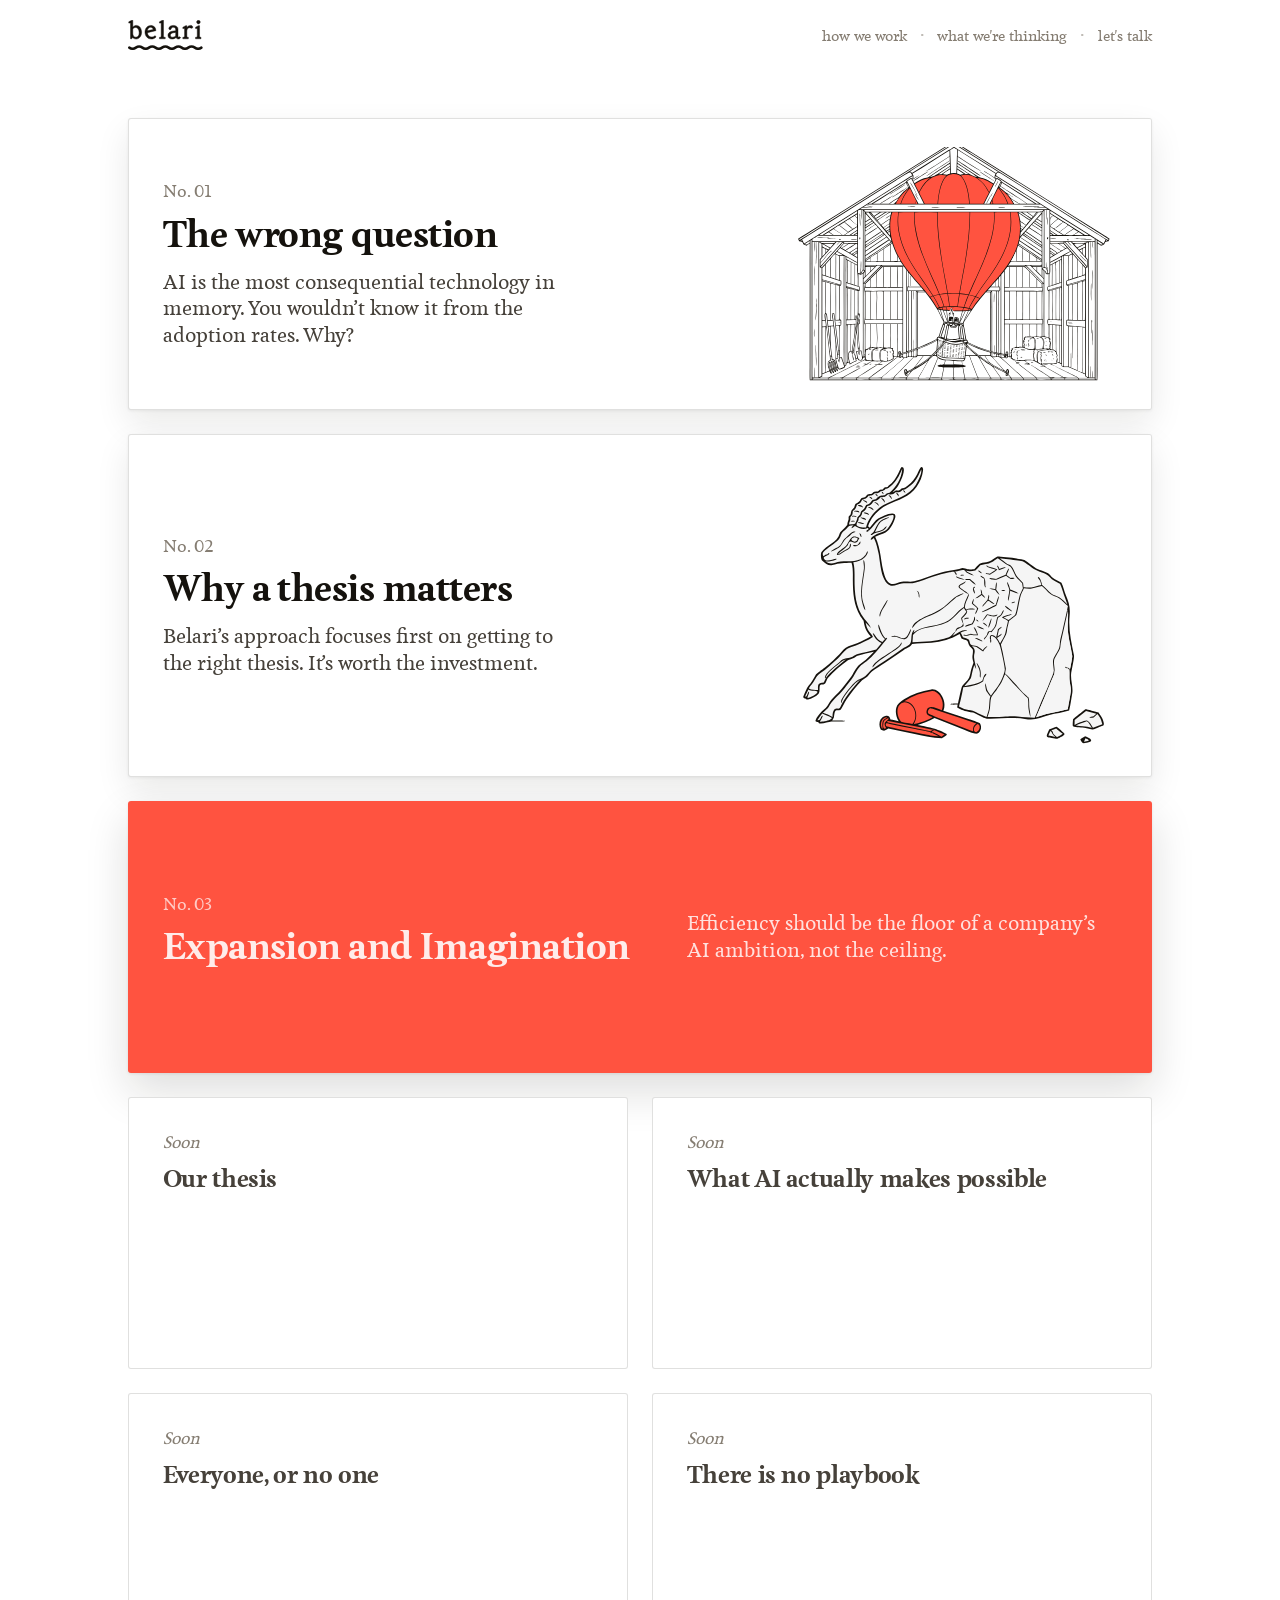
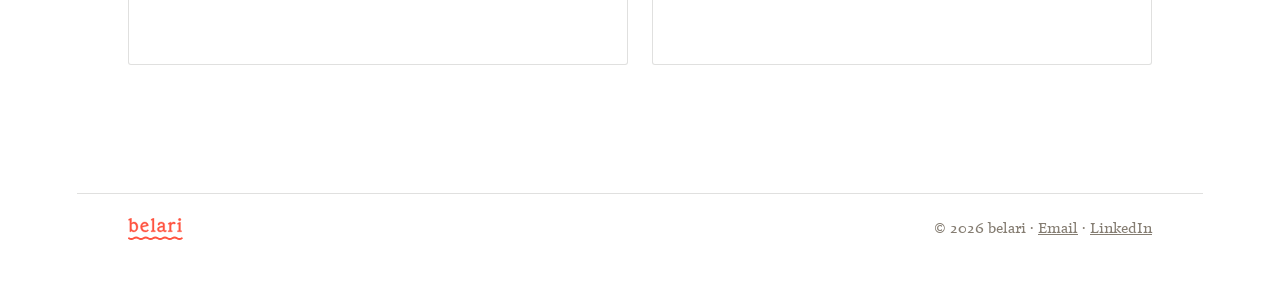
==== notes/index.html @ 55b7fbff "Deploy 2026-07-09T19:27:39Z" ====
<!DOCTYPE html>
<html lang="en">
<head>
  <meta charset="UTF-8" />
  <meta name="viewport" content="width=device-width, initial-scale=1.0" />
  <link rel="icon" href="/favicon.svg" type="image/svg+xml" />
  <link rel="icon" href="/favicon-32.png" sizes="32x32" type="image/png" />
  <link rel="apple-touch-icon" href="/apple-touch-icon.png" />
  <link rel="manifest" href="/site.webmanifest" />
  <title>Notes — belari</title>
  <meta name="description" content="Notes on AI, strategy, and what companies are getting wrong." />
  <script type="module" crossorigin src="/assets/notes-BxJ_SZwq.js"></script>
  <link rel="modulepreload" crossorigin href="/assets/nav-CcjlGHe0.js">
  <link rel="modulepreload" crossorigin href="/assets/Page-B2FIHYr_.js">
  <link rel="stylesheet" crossorigin href="/assets/nav-BNMUeYfz.css">
</head>
<body>
  <div id="root"></div>
</body>
</html>
---- assets/nav-BNMUeYfz.css ----
@font-face{font-family:Feijoa;src:url(/assets/feijoa-medium-CCUOaHGe.woff2) format("woff2");font-weight:400 500;font-style:normal;font-display:swap}@font-face{font-family:Feijoa;src:url(/assets/feijoa-bold-Dv0kzkUl.woff2) format("woff2");font-weight:600 700;font-style:normal;font-display:swap}:root{--ths-ink: #15120D;--ths-ink-soft: #46413A;--ths-muted: #857D72;--ths-paper: #F7F6F1;--ths-surface: #FFFFFF;--ths-coral: #FF5340;--ths-accent: var(--ths-coral);--ths-on-accent: var(--ths-ink);--ths-rule: color-mix(in srgb, var(--ths-ink) 13%, transparent);--ths-rule-strong:color-mix(in srgb, var(--ths-ink) 22%, transparent);--ths-font-display: "Feijoa", Georgia, "Times New Roman", serif;--ths-font-head: "Feijoa", Georgia, "Times New Roman", serif;--ths-font-body: "Feijoa", Georgia, "Times New Roman", serif;--ths-font-label: ui-monospace, "SF Mono", Menlo, monospace;--ths-text-xs: .72rem;--ths-text-sm: .85rem;--ths-text-base:1.125rem;--ths-text-lg: 1.2rem;--ths-text-xl: clamp(1.3rem, 1.9vw, 1.7rem);--ths-h3: 1.1rem;--ths-h2: clamp(1.3rem, 1.9vw, 1.55rem);--ths-h1: clamp(2rem, 3.4vw, 2.7rem);--ths-display: clamp(2.8rem, 6.2vw, 4.75rem);--ths-leading: 1.6;--ths-leading-tight: 1.08;--ths-space-1: .25rem;--ths-space-2: .5rem;--ths-space-3: .75rem;--ths-space-4: 1rem;--ths-space-5: 1.5rem;--ths-space-6: 2rem;--ths-space-7: 3rem;--ths-space-8: clamp(2.5rem, 5vw, 4.5rem);--ths-measure: 40rem;--ths-maxw: 90rem;--ths-gutter: clamp(1.25rem, 4vw, 4rem);--ths-radius: 3px;--ths-shadow: 0 1px 2px color-mix(in srgb, var(--ths-ink) 4%, transparent), 0 10px 30px color-mix(in srgb, var(--ths-ink) 6%, transparent);--ths-bp-md: 820px}.ths-root{color:var(--ths-ink);background-color:var(--ths-paper);font-family:var(--ths-font-body);font-size:var(--ths-text-base);line-height:var(--ths-leading);-webkit-font-smoothing:antialiased;text-rendering:optimizeLegibility}.ths-root *{box-sizing:border-box}.ths-root a{color:inherit}.ths-root img{max-width:100%}.ths-root.ths-grain{background-image:url("data:image/svg+xml,%3Csvg%20xmlns='http://www.w3.org/2000/svg'%20width='200'%20height='200'%3E%3Cfilter%20id='d'%3E%3CfeTurbulence%20type='fractalNoise'%20baseFrequency='0.75'%20numOctaves='3'%20seed='4'%20stitchTiles='stitch'/%3E%3CfeComponentTransfer%3E%3CfeFuncA%20type='discrete'%20tableValues='0%200%200%200%200%200%20.10%20.18%20.28'/%3E%3C/feComponentTransfer%3E%3C/filter%3E%3Crect%20width='100%25'%20height='100%25'%20filter='url(%23d)'/%3E%3C/svg%3E");background-repeat:repeat}.ths-wrap,.ths-sheet{max-width:var(--ths-maxw);margin:0 auto;padding:0 var(--ths-gutter)}.ths-prose{max-width:var(--ths-measure)}.ths-prose>:last-child{margin-bottom:0}.ths-section{padding:var(--ths-space-7) 0}.ths-section--flush{padding:0}.ths-divider{border:0;border-top:1px solid var(--ths-rule);margin:0}.ths-grid3{display:grid;grid-template-columns:repeat(3,1fr);gap:clamp(1.75rem,4vw,4rem);align-items:start}.ths-grid3>*{min-width:0}@media(max-width:820px){.ths-grid3{grid-template-columns:1fr;gap:2.75rem}}.ths-split{display:grid;grid-template-columns:1.05fr .95fr;gap:clamp(2rem,6vw,5rem);align-items:start}.ths-split--hero{align-items:end;padding-top:clamp(3rem,6vw,5rem)}@media(max-width:820px){.ths-split{grid-template-columns:1fr;gap:1.25rem}}.ths-cols{display:grid;grid-template-columns:1fr 1fr;gap:2rem}.ths-cols ul{list-style:none;margin:0;padding:0}.ths-cols li{padding:.6rem 0;border-top:1px solid var(--ths-rule);color:var(--ths-ink-soft)}@media(max-width:680px){.ths-cols{grid-template-columns:1fr;gap:1rem}}.ths-rail{display:grid;grid-template-columns:minmax(7rem,12rem) 1fr;gap:clamp(1.5rem,4vw,4.5rem);border-top:1px solid var(--ths-rule);padding:var(--ths-space-6) 0}.ths-rail__label{font-family:var(--ths-font-label);text-transform:uppercase;letter-spacing:.15em;font-size:var(--ths-text-xs);color:var(--ths-muted);line-height:1.55}.ths-rail__num{display:block;font-size:.9rem;color:var(--ths-coral);letter-spacing:.1em;margin-top:.5rem;line-height:1;font-variant-numeric:tabular-nums}.ths-rail__body{max-width:var(--ths-measure)}.ths-rail__body>:last-child{margin-bottom:0}@media(max-width:820px){.ths-rail{grid-template-columns:1fr;gap:.65rem}}.ths-steps{list-style:none;counter-reset:step;margin:0;padding:0}.ths-steps__item{counter-increment:step;display:grid;grid-template-columns:1.8rem 1fr;gap:1.1rem;padding:.9rem 0;border-top:1px solid var(--ths-rule)}.ths-steps__item:first-child{border-top:0;padding-top:.2rem}.ths-steps__item:before{content:counter(step,decimal-leading-zero);font-family:var(--ths-font-label);font-size:.74rem;color:var(--ths-muted);font-variant-numeric:tabular-nums;padding-top:.3rem}.ths-steps__title{font-family:var(--ths-font-head);font-weight:600;font-size:1.02rem}.ths-steps__body{color:var(--ths-ink-soft)}.ths-heading{font-family:var(--ths-font-head);color:var(--ths-ink);letter-spacing:-.02em;margin:0}.ths-heading--display{font-family:var(--ths-font-display);font-size:var(--ths-display);line-height:var(--ths-leading-tight);letter-spacing:-.03em;font-weight:600}.ths-heading--1{font-size:var(--ths-h1);line-height:1.04;letter-spacing:-.025em;font-weight:600}.ths-heading--2{font-size:var(--ths-h2);line-height:1.12;font-weight:600}.ths-heading--3{font-size:var(--ths-h3);line-height:1.3;font-weight:600}.ths-lede{font-family:var(--ths-font-body);font-size:var(--ths-text-lg);line-height:1.5;color:var(--ths-ink-soft);max-width:var(--ths-measure);margin:0 0 1rem}.ths-text{margin:0 0 1rem}.ths-text:last-child{margin-bottom:0}.ths-eyebrow{font-family:var(--ths-font-label);text-transform:uppercase;letter-spacing:.16em;font-size:var(--ths-text-xs);color:var(--ths-muted);margin:0 0 1rem;display:block}.ths-eyebrow--accent{color:var(--ths-accent)}.ths-tag{font-family:var(--ths-font-label);display:inline-block;text-transform:uppercase;letter-spacing:.14em;font-size:var(--ths-text-xs);color:var(--ths-accent)}.ths-epigraph{font-family:var(--ths-font-body);font-style:italic;color:var(--ths-ink-soft);border-left:3px solid var(--ths-accent);padding-left:1rem;max-width:32rem;margin:1.4rem 0}.ths-wordmark,.ths-logomark{display:inline-block;line-height:0;color:var(--ths-ink);text-decoration:none}.ths-wordmark--accent{color:var(--ths-accent)}.ths-nav .ths-wordmark,.ths-nav .ths-logomark,.ths-footer .ths-wordmark,.ths-footer .ths-logomark{color:var(--ths-coral)}.ths-wordmark__svg,.ths-logomark__svg{display:block;width:auto}.ths-wordmark--sm .ths-wordmark__svg{height:22px}.ths-wordmark--md .ths-wordmark__svg{height:34px}.ths-wordmark--lg .ths-wordmark__svg{height:60px}.ths-logomark--sm .ths-logomark__svg{height:28px}.ths-logomark--md .ths-logomark__svg{height:44px}.ths-logomark--lg .ths-logomark__svg{height:72px}.ths-nav .ths-wordmark__svg{height:30px}.ths-wordmark--inline{--ths-inline-h: 1.34em;vertical-align:calc(var(--ths-inline-h) * -.37)}.ths-wordmark--inline .ths-wordmark__svg{height:var(--ths-inline-h)}.ths-logomark--inline{vertical-align:-.28em}.ths-logomark--inline .ths-logomark__svg{height:1.5em}.ths-nav{display:flex;justify-content:space-between;align-items:center;gap:1rem;flex-wrap:wrap;padding:1.25rem var(--ths-gutter);max-width:var(--ths-maxw);margin:0 auto}.ths-nav__links{display:flex;align-items:baseline;gap:.8rem}.ths-nav__links a{text-decoration:none;color:var(--ths-muted);font-size:var(--ths-text-sm)}.ths-nav__links a:hover{color:var(--ths-ink)}.ths-nav__sep{color:var(--ths-muted);opacity:.55;-webkit-user-select:none;user-select:none}.ths-nav--sticky{position:sticky;top:0;z-index:20;background:var(--ths-paper);border-bottom:1px solid var(--ths-rule)}.ths-nav__brand--mark,.ths-nav__label-short{display:none}@media(max-width:640px){.ths-nav{flex-wrap:nowrap;padding-block:.9rem;gap:.75rem}.ths-nav__brand--full{display:none}.ths-nav__brand--mark{display:inline-block}.ths-nav__links{gap:.55rem}.ths-nav__link--has-short .ths-nav__label-full{display:none}.ths-nav__link--has-short .ths-nav__label-short{display:inline}}.ths-footer{display:flex;justify-content:space-between;align-items:center;gap:1rem;flex-wrap:wrap;max-width:var(--ths-maxw);margin:5rem auto 0;padding:1.5rem var(--ths-gutter) 3rem;border-top:1px solid var(--ths-rule)}.ths-footer__meta{color:var(--ths-muted);font-size:var(--ths-text-sm)}.ths-footer__meta a{color:var(--ths-muted)}.ths-cta{display:inline-block;font-family:var(--ths-font-body);font-weight:500;text-decoration:none;color:var(--ths-accent);border-bottom:2px solid var(--ths-accent);padding-bottom:.2rem;line-height:1.2;cursor:pointer;background:none;border-top:0;border-left:0;border-right:0}.ths-cta:hover{color:var(--ths-ink);border-color:var(--ths-ink)}.ths-cta--block{margin-top:1.6rem}.ths-card{border:1px solid var(--ths-rule);border-radius:var(--ths-radius);padding:1.4rem 1.6rem;background:var(--ths-surface);max-width:var(--ths-measure)}.ths-card--raised{border-color:transparent;box-shadow:var(--ths-shadow)}.ths-card__title{margin:.4rem 0}.ths-notelist{border-top:1px solid var(--ths-rule);max-width:48rem}.ths-noterow{display:flex;justify-content:space-between;align-items:baseline;gap:1rem;padding:1.1rem 0;border-bottom:1px solid var(--ths-rule);text-decoration:none;color:inherit}.ths-noterow__title{margin:0;font-family:var(--ths-font-head);font-weight:600;font-size:1.05rem}.ths-noterow__meta{color:var(--ths-accent);font-family:var(--ths-font-label);font-size:var(--ths-text-xs);text-transform:uppercase;letter-spacing:.12em;white-space:nowrap}a.ths-noterow:hover .ths-noterow__title{color:var(--ths-accent)}.ths-manifesto{font-family:var(--ths-font-body);padding:clamp(2rem,5vw,4rem) 0}.ths-manifesto__cols>p{font-size:1.12rem;line-height:1.72;font-weight:500;margin:0 0 1.1rem;text-align:justify;-webkit-hyphens:auto;hyphens:auto}.ths-manifesto__cols>p:last-child{margin-bottom:0}.ths-manifesto__lede{font-size:1.28rem;line-height:1.5;color:var(--ths-ink);margin:0 0 1.1rem;font-weight:500}.ths-manifesto__close{font-weight:600;color:var(--ths-ink)}.ths-manifesto__cols{max-width:46rem;margin-inline:auto}.ths-manifesto__initial{float:left;font-family:var(--ths-font-display);font-weight:600;font-size:3.3em;line-height:.78;padding:.02em .22em 0 0}html,body,#root{margin:0;min-height:100%}body{background:var(--ths-paper)}.site-root{min-height:100vh;overflow-x:clip;background:color-mix(in srgb,var(--ths-coral) 11%,white);--home-measure: 64rem}.site-root:not(.home-wash) .ths-nav,.site-root:not(.home-wash) .ths-wrap,.site-root:not(.home-wash) .ths-footer{max-width:calc(var(--home-measure) + 2 * var(--ths-gutter))}.hero{min-height:100vh;display:flex;flex-direction:column;padding:clamp(1.5rem,3vw,2.5rem) 0}.hero .hero-page{flex:1}.below{padding:clamp(2.5rem,5vw,4.5rem) 0}.below hr{margin:clamp(2.5rem,5vw,4rem) 0}.home-wash{--ths-accent: var(--ths-ink);--coral-light: color-mix(in srgb, var(--ths-coral) 11%, white);background:var(--ths-coral)}.home-wash .hero{justify-content:safe center;align-items:center;background:var(--ths-coral);margin-inline:calc(50% - 50vw);padding-inline:clamp(1.25rem,4vw,3rem)}.home-wash .hero-page{flex:0 1 auto;width:100%;max-width:48.5rem;background:#fff;border-radius:var(--ths-radius);padding:clamp(2rem,5vw,4rem) clamp(1.5rem,4vw,3.5rem);box-shadow:0 2px 8px color-mix(in srgb,var(--ths-ink) 8%,transparent),0 20px 50px color-mix(in srgb,var(--ths-ink) 12%,transparent)}.home-wash .hero-page .ths-manifesto{padding:0}.home-wash .hero-scroll{display:grid;place-items:center;width:max-content;margin:clamp(1.5rem,3vw,2.5rem) auto 0;padding:.35rem .5rem;border-radius:999px;color:var(--ths-ink-soft);transition:color .2s ease}.home-wash .hero-scroll:hover{color:var(--ths-ink)}.home-wash .hero-scroll:focus{outline:none}.home-wash .hero-scroll:focus-visible{outline:2px solid var(--ths-ink);outline-offset:3px}.home-wash .hero-scroll svg{display:block;animation:hero-cue-fade 2.6s ease-in-out infinite}@keyframes hero-cue-fade{0%,to{opacity:.35}50%{opacity:.9}}@media(prefers-reduced-motion:reduce){.home-wash .hero-scroll svg{animation:none;opacity:.7}}.home-wash #start{scroll-margin-top:5rem}@media(max-width:640px){.home-wash #start{scroll-margin-top:4rem}}@media(max-width:760px){.home-wash .hero{padding-bottom:min(36dvh,16rem)}}.home-wash .ths-manifesto__lede{font-size:clamp(1.35rem,3vw,1.85rem);line-height:1.24;font-weight:500;text-wrap:balance;margin-bottom:1.9rem}.home-wash .ths-manifesto__cols{max-width:42rem}.home-wash .ths-manifesto__cols>p{text-align:left;-webkit-hyphens:manual;hyphens:manual;text-wrap:pretty}.home-wash .ths-manifesto__close{margin-top:1.6rem}.home-wash .ths-manifesto .ths-wordmark,.home-wash .ths-manifesto .ths-logomark{color:var(--ths-coral)}.home-wash .home-nav{position:fixed;top:0;left:0;right:0;z-index:30;background:var(--ths-coral);padding-inline:var(--ths-gutter);transform:translateY(-100%);transition:transform .35s ease}.home-wash .home-nav--show{transform:translateY(0)}.home-wash .home-nav .ths-nav{max-width:var(--home-measure);padding-inline:0}.home-wash .home-nav .ths-wordmark,.home-wash .home-nav .ths-logomark,.home-wash .ths-footer .ths-wordmark,.home-wash .ths-footer .ths-logomark,.home-wash .ths-nav__links a,.home-wash .ths-footer__meta,.home-wash .ths-footer__meta a,.home-wash .ths-nav__sep{color:var(--coral-light)}.home-wash .ths-nav__links a{font-weight:500}.home-wash .ths-nav__links a:hover,.home-wash .ths-footer__meta a:hover{color:color-mix(in srgb,var(--coral-light) 55%,white)}.home-wash .ths-footer{border-top-color:color-mix(in srgb,var(--coral-light) 28%,transparent)}.home-wash .ths-footer{max-width:var(--home-measure);padding-inline:0}.home-rail .rail-row{border-top:1px solid var(--ths-rule);padding:clamp(2rem,4vw,3.25rem) 0}.home-rail .rail-body{max-width:52rem}.home-rail .rail-orient{font-family:var(--ths-font-display);font-size:clamp(1.3rem,2.2vw,1.7rem);line-height:1.42;color:var(--ths-ink-soft);margin:0;text-wrap:pretty}.home-rail .rail-orient strong{font-weight:600;color:var(--ths-ink)}.home-rail .rail-orient em{font-style:italic}.home-rail .rail-orient+.rail-orient{margin-top:1.15em}@media(min-width:821px){.home-rail .rail-row--orient .rail-body{margin-inline:auto}}.beliefs-sea{margin-inline:calc(50% - 50vw);background:var(--ths-coral);padding:clamp(2.5rem,5vw,4.5rem) var(--ths-gutter)}.beliefs-inner{max-width:var(--home-measure);margin-inline:auto}.beliefs-list{display:flex;flex-direction:column;background:#fff;border-radius:var(--ths-radius);box-shadow:0 1px 3px color-mix(in srgb,var(--ths-ink) 7%,transparent),0 14px 34px color-mix(in srgb,var(--ths-ink) 11%,transparent)}.belief-row{position:relative;display:grid;grid-template-columns:1fr 1fr;gap:clamp(1.5rem,4vw,3.5rem);align-items:center;padding:clamp(1.75rem,3.5vw,2.75rem);overflow:visible}.belief-row+.belief-row{border-top:1px solid var(--ths-rule)}.belief-row:nth-of-type(2n) .belief-figure{order:2}.beliefs-list__head{padding:clamp(1.5rem,3vw,2.25rem) clamp(1.75rem,3.5vw,2.75rem);border-bottom:1px solid var(--ths-rule)}.beliefs-list__head .ths-heading--2{margin:0}.belief-copy__num{font-family:var(--ths-font-display);font-weight:600;font-size:1.5rem;line-height:1;color:var(--ths-coral);font-variant-numeric:tabular-nums;display:block;margin-bottom:.6rem}.belief-copy .ths-heading--3{font-size:clamp(1.25rem,2.2vw,1.7rem);line-height:1.1;margin:0 0 1rem}.belief-copy .ths-text{color:var(--ths-ink-soft);font-size:1rem;line-height:1.55;margin:0}.belief-figure{position:relative;align-self:stretch;min-height:17rem;border-radius:var(--ths-radius);background:color-mix(in srgb,var(--ths-coral) 7%,white);display:grid;place-items:center;padding:1.25rem}.belief-figure__caption{font-family:var(--ths-font-head);font-style:italic;font-size:.98rem;line-height:1.4;text-align:center;max-width:24ch;color:color-mix(in srgb,var(--ths-ink) 50%,white)}.belief-figure__img{display:block;width:100%;height:auto;margin-top:clamp(-4.5rem,-7vw,-6rem)}.belief-figure--art{background:transparent;padding:0}.belief-figure--art .belief-figure__img{width:100%;height:auto;margin:0}@media(max-width:760px){.belief-row{grid-template-columns:1fr;gap:1.5rem}.belief-row:nth-of-type(2n) .belief-figure,.belief-row:nth-of-type(odd) .belief-figure{order:1}.belief-figure{min-height:13rem}}.home-rail .rail-row--contact{border-top:1px solid var(--ths-rule-strong)}.home-rail .rail-row--contact .ths-heading{font-size:clamp(1.5rem,2.6vw,2.05rem);line-height:var(--ths-leading-tight);margin:0;text-wrap:balance}.home-rail .contact-link{color:inherit;text-decoration:none;display:grid;grid-template-columns:1fr auto 1fr;align-items:center;column-gap:clamp(1.1rem,2.5vw,1.75rem);transition:color .18s ease}.home-rail .contact-link:hover{color:var(--ths-coral)}.home-rail .contact-link:hover .contact-talk__art{transform:translateY(-3px)}.home-rail .contact-link:focus{outline:none}.home-rail .contact-link:focus-visible{outline:2px solid var(--ths-ink);outline-offset:4px}.home-rail .rail-row--contact .ths-text{color:var(--ths-ink-soft);max-width:var(--ths-measure);margin:0 0 1.75rem}.contact-grid{display:flex;flex-direction:column}.contact-explore{display:grid;grid-template-columns:1fr 1fr;padding-bottom:clamp(1.75rem,3.5vw,2.5rem)}.contact-explore__item{display:flex;flex-direction:column;align-items:center;text-align:center;gap:clamp(1rem,2vw,1.4rem);padding:clamp(.5rem,1.5vw,1rem) clamp(1rem,3vw,2.5rem);text-decoration:none;color:var(--ths-ink)}.contact-explore__item+.contact-explore__item{border-left:1px solid var(--ths-rule)}.contact-explore__art{height:clamp(96px,13vw,144px);width:auto;transition:transform .18s ease}.contact-explore__item:hover .contact-explore__art{transform:translateY(-3px)}.contact-explore__label{font-family:var(--ths-font-head);font-size:clamp(1.15rem,1.8vw,1.4rem);line-height:1.15;transition:color .18s ease}.contact-explore__item:hover .contact-explore__label{color:var(--ths-coral)}.contact-explore__item:focus{outline:none}.contact-explore__item:focus-visible{outline:2px solid var(--ths-ink);outline-offset:4px;border-radius:var(--ths-radius)}.contact-talk{border-top:1px solid var(--ths-rule);padding-top:clamp(1.75rem,3.5vw,2.5rem);text-align:center}.contact-talk__art{justify-self:end;width:clamp(96px,12vw,136px);height:auto;transition:transform .18s ease}@media(max-width:640px){.home-rail .contact-link{grid-template-columns:1fr;row-gap:1rem;justify-items:center}.contact-talk__art{justify-self:center}}@media(max-width:640px){.contact-explore{grid-template-columns:1fr;row-gap:clamp(1.5rem,5vw,2rem)}.contact-explore__item+.contact-explore__item{border-left:0;border-top:1px solid var(--ths-rule);padding-top:clamp(1.5rem,5vw,2rem)}}.home-wash .below{margin-inline:calc(50% - 50vw);padding:clamp(2.5rem,5vw,4.5rem) var(--ths-gutter) clamp(3rem,6vw,5rem);background:var(--ths-coral)}.home-rail{max-width:var(--home-measure);margin-inline:auto;display:flex;flex-direction:column;gap:clamp(1rem,2vw,1.75rem)}.home-rail .rail-row{border-top:0;background:#fff;border-radius:var(--ths-radius);box-shadow:0 1px 3px color-mix(in srgb,var(--ths-ink) 7%,transparent),0 14px 34px color-mix(in srgb,var(--ths-ink) 11%,transparent);padding:clamp(1.75rem,3.5vw,2.75rem) clamp(1.6rem,3.5vw,2.75rem)}.home-rail .rail-row--contact{border-top:0}.site-root.approach-page{background:#fff}.approach-page .ths-nav .ths-wordmark{color:var(--ths-ink)}.approach-headline .ths-heading--1{color:var(--ths-coral);margin-bottom:clamp(1.25rem,3vw,2rem);max-width:var(--ths-measure)}@media(min-width:821px){.approach-headline .ths-heading--1,.approach-headline .ths-lede{margin-inline:auto}}.coral-island{background:var(--ths-coral);color:#fff;border-radius:var(--ths-radius);padding:clamp(1.75rem,4vw,3rem) clamp(1.6rem,4vw,3rem);margin:0;box-shadow:0 1px 3px color-mix(in srgb,var(--ths-ink) 7%,transparent),0 14px 34px color-mix(in srgb,var(--ths-ink) 11%,transparent)}.coral-island .coral-quote{font-family:var(--ths-font-head);font-style:italic;font-size:clamp(1.25rem,2.4vw,1.7rem);line-height:1.32;margin:0 0 1rem;text-wrap:pretty}.coral-island .coral-cite{font-family:var(--ths-font-label);text-transform:uppercase;letter-spacing:.14em;font-size:var(--ths-text-xs);opacity:.75}.approach-page .flow-heading{max-width:60rem;margin-inline:auto}.flow{max-width:60rem;margin:clamp(1.5rem,3vw,2.25rem) auto 0;--lx: 23%;--rx: 77%;--trace: 2px}.flow__label{display:inline-block;background:#fff;border-radius:var(--ths-radius);box-shadow:0 1px 2px color-mix(in srgb,var(--ths-ink) 6%,transparent),0 6px 18px color-mix(in srgb,var(--ths-ink) 8%,transparent);padding:.5rem .95rem;margin:0;font-family:var(--ths-font-head);font-size:1rem;color:var(--ths-ink-soft);line-height:1.2}.flow__label b{font-weight:600;font-style:normal;color:var(--ths-coral)}.flow__label em{font-style:italic}.flow__step{display:flex}.flow__step--right{justify-content:flex-end}.flow__card{width:46%;background:#fff;border-radius:var(--ths-radius);box-shadow:0 1px 3px color-mix(in srgb,var(--ths-ink) 7%,transparent),0 14px 34px color-mix(in srgb,var(--ths-ink) 10%,transparent);padding:clamp(1.2rem,2.4vw,1.5rem)}.flow__num{display:block;font-family:var(--ths-font-head);font-weight:600;color:var(--ths-coral);font-size:.9rem;letter-spacing:.06em;font-variant-numeric:tabular-nums;margin-bottom:.45rem}.flow__title{font-family:var(--ths-font-head);font-weight:700;letter-spacing:-.01em;margin:0 0 .5rem;font-size:1.2rem}.flow__body{color:var(--ths-ink-soft);margin:0;font-size:.96rem;line-height:1.5}.flow__body+.flow__body{margin-top:.9em}.flow__em{color:var(--ths-coral)}.flow__thesis{background:var(--ths-coral);color:#fff;border-radius:var(--ths-radius);box-shadow:0 1px 3px color-mix(in srgb,var(--ths-ink) 8%,transparent),0 16px 40px color-mix(in srgb,var(--ths-coral) 26%,transparent);padding:clamp(1.5rem,3vw,1.9rem) clamp(1.5rem,3vw,2rem);display:grid;grid-template-columns:1fr 1.15fr;gap:clamp(1.2rem,3vw,2.4rem);align-items:center}.flow__eyebrow{display:block;font-family:var(--ths-font-head);font-style:italic;font-size:1rem;margin-bottom:.4rem;color:color-mix(in srgb,var(--ths-coral) 22%,white)}.flow__thesis .flow__num{color:color-mix(in srgb,var(--ths-coral) 22%,white)}.flow__thesis .flow__title{color:#fff;font-size:clamp(1.3rem,2.4vw,1.5rem);margin:0}.flow__thesis .flow__body{color:color-mix(in srgb,var(--ths-coral) 14%,white)}.flow__thesis .flow__body a{color:inherit;text-decoration:underline;text-decoration-thickness:1px;text-underline-offset:3px}.flow__thesis .flow__body a:hover{opacity:.8}.flow__link{position:relative;height:2.8rem}.flow__link i{position:absolute;background:var(--ths-coral);display:block}.flow__link .v{width:var(--trace)}.flow__link .h{height:var(--trace)}.flow__link--lr .a{left:calc(var(--lx) - 1px);top:0;height:50%}.flow__link--lr .b{left:var(--lx);width:calc(var(--rx) - var(--lx));top:calc(50% - 1px)}.flow__link--lr .c{left:calc(var(--rx) - 1px);top:50%;height:50%}.flow__link--rl .a{left:calc(var(--rx) - 1px);top:0;height:50%}.flow__link--rl .b{left:var(--lx);width:calc(var(--rx) - var(--lx));top:calc(50% - 1px)}.flow__link--rl .c{left:calc(var(--lx) - 1px);top:50%;height:50%}.flow__link--dr .a{left:calc(var(--rx) - 1px);top:0;height:100%}.flow__link--dl .a{left:calc(var(--lx) - 1px);top:0;height:100%}.flow__marker{width:46%;display:flex;justify-content:center}.flow__step{align-items:center}.flow__step--fig.flow__step--left{justify-content:space-between}.flow__step--fig.flow__step--right{justify-content:space-between;flex-direction:row-reverse}.flow__figure{margin:0;width:46%;display:flex;align-items:center;justify-content:center}.flow__figure img{max-width:min(72%,216px);max-height:12.5rem;width:auto;height:auto;display:block}@media(max-width:720px){.flow__card{width:100%}.flow__thesis{grid-template-columns:1fr;gap:1rem}.flow__link{height:2rem}.flow__link i{display:none}.flow__link .a{display:block;left:calc(50% - 1px);top:0;height:100%;width:var(--trace)}.flow__marker{width:100%;justify-content:center}.flow__step--fig{flex-direction:column;gap:2.3rem;background:#fff;border-radius:var(--ths-radius);box-shadow:0 1px 3px color-mix(in srgb,var(--ths-ink) 7%,transparent),0 14px 34px color-mix(in srgb,var(--ths-ink) 10%,transparent);padding:clamp(1.2rem,2.4vw,1.5rem);align-items:stretch}.flow__step--fig.flow__step--right{flex-direction:column}.flow__step--fig .flow__card{box-shadow:none;background:transparent;padding:0;border-radius:0}.flow__figure{width:100%}.flow__figure img{width:min(50%,190px)}}.about-nick__grid{display:grid;grid-template-columns:minmax(11rem,15rem) 1fr;gap:clamp(1.75rem,5vw,4rem);align-items:start}.about-nick__portrait{aspect-ratio:4 / 5;width:100%;border-radius:var(--ths-radius);background:color-mix(in srgb,var(--ths-coral) 8%,white);border:1px solid color-mix(in srgb,var(--ths-coral) 22%,white);display:grid;place-items:center;overflow:hidden;color:color-mix(in srgb,var(--ths-coral) 42%,white)}.about-nick__portrait svg{width:44%;height:auto}.about-nick__photo{width:100%;height:100%;object-fit:cover;display:block}.about-nick__name{color:var(--ths-coral);font-size:clamp(1.35rem,2vw,1.65rem);line-height:1.08;margin:0}.about-nick__nameline{display:flex;flex-direction:column;align-items:flex-start;gap:.55rem;margin-top:1.1rem}.about-nick__bio{max-width:var(--ths-measure)}.about-nick__bio-title{margin-bottom:1rem}.about-nick__bio .ths-text{color:var(--ths-ink-soft)}.about-nick__bio .ths-text:last-of-type{margin-bottom:0}.about-nick__actions{display:flex;align-items:center;gap:clamp(1.25rem,3vw,2rem);margin-top:1.8rem}.about-nick__linkedin{display:inline-flex;color:var(--ths-coral);transition:color .18s ease}.about-nick__linkedin svg{display:block;width:1.4rem;height:1.4rem}.about-nick__linkedin:hover{color:var(--ths-ink)}.about-nick__linkedin:focus{outline:none}.about-nick__linkedin:focus-visible{outline:2px solid var(--ths-coral);outline-offset:3px;border-radius:3px}@media(max-width:820px){.about-nick__grid{grid-template-columns:1fr;gap:1.4rem}.about-nick__portrait{max-width:11rem}}.site-root.notes-page{background:var(--ths-surface)}.notes-page .ths-nav .ths-wordmark{color:var(--ths-ink)}.notes-page .ths-heading--1{margin-bottom:clamp(1.25rem,3vw,2rem)}.notes-grid{display:grid;grid-template-columns:repeat(2,1fr);gap:clamp(1rem,2.2vw,1.5rem)}.tl-card{display:flex;flex-direction:column;min-height:17rem;background:var(--ths-surface);border:1px solid var(--ths-rule);border-radius:var(--ths-radius);box-shadow:0 1px 3px color-mix(in srgb,var(--ths-ink) 6%,transparent),0 14px 34px color-mix(in srgb,var(--ths-ink) 9%,transparent);padding:clamp(1.5rem,3vw,2rem) clamp(1.5rem,3vw,2.1rem);text-decoration:none;color:inherit;transition:box-shadow .2s ease,border-color .2s ease}a.tl-card:hover{border-color:var(--ths-rule-strong);box-shadow:0 2px 6px color-mix(in srgb,var(--ths-ink) 8%,transparent),0 20px 44px color-mix(in srgb,var(--ths-ink) 13%,transparent)}a.tl-card:hover .tl-title{color:var(--ths-coral)}a.tl-card:focus{outline:none}a.tl-card:focus-visible{outline:2px solid var(--ths-ink);outline-offset:3px}.tl-date{font-family:var(--ths-font-head);color:var(--ths-muted);font-size:.98rem;font-variant-numeric:lining-nums;margin:0 0 .7rem}.tl-date .soon{font-style:italic}.tl-title{font-family:var(--ths-font-head);font-weight:600;font-size:clamp(1.2rem,1.8vw,1.45rem);line-height:1.18;letter-spacing:-.015em;margin:0 0 .55rem}.tl-preview{color:var(--ths-ink-soft);font-size:1.02rem;line-height:1.5;margin:0;display:-webkit-box;-webkit-box-orient:vertical;-webkit-line-clamp:4;overflow:hidden}.tl-card.tl-soon{box-shadow:none}.tl-card.tl-soon .tl-title{color:var(--ths-ink-soft)}.tl-card--art{grid-column:1 / -1;display:grid;grid-template-columns:1.6fr 1fr;padding:0;overflow:hidden}.tl-card--art .tl-card__text{display:flex;flex-direction:column;padding:clamp(1.5rem,3vw,2rem) clamp(1.5rem,3vw,2.1rem)}.tl-card__art{margin:0;background:var(--ths-surface);display:grid;place-items:center;padding:clamp(1rem,2vw,1.4rem)}.tl-card__art img{display:block;width:100%;max-width:20rem;height:auto}.tl-card.tl-featured{--pale: color-mix(in srgb, var(--ths-coral) 11%, white);background:var(--ths-coral);border-color:transparent;color:var(--pale);box-shadow:0 1px 3px color-mix(in srgb,var(--ths-ink) 8%,transparent),0 18px 44px color-mix(in srgb,var(--ths-ink) 14%,transparent)}.tl-card.tl-featured.tl-card--art{background:var(--ths-surface);border:0}.tl-card.tl-featured.tl-card--art .tl-card__text{background:var(--ths-coral)}.tl-card.tl-featured.tl-card--wide{grid-column:1 / -1;display:grid;grid-template-columns:1.1fr 1fr;align-items:center;column-gap:clamp(1.75rem,4vw,3.5rem)}.tl-card__lead{display:flex;flex-direction:column}.tl-card--art .tl-title,.tl-card.tl-featured.tl-card--wide .tl-title{font-size:clamp(1.55rem,2.7vw,2.25rem);line-height:1.12;margin-bottom:.9rem}.tl-card--art .tl-preview,.tl-card.tl-featured.tl-card--wide .tl-preview{font-size:clamp(1.12rem,1.5vw,1.4rem);line-height:1.4;-webkit-line-clamp:3;max-width:34ch}.tl-card--art .tl-card__text{justify-content:center}.tl-card.tl-featured .tl-date{color:color-mix(in srgb,var(--ths-coral) 30%,white)}.tl-card.tl-featured .tl-title{color:var(--pale)}.tl-card.tl-featured .tl-preview{color:color-mix(in srgb,var(--ths-coral) 18%,white)}a.tl-card.tl-featured:hover{border-color:transparent;box-shadow:0 2px 8px color-mix(in srgb,var(--ths-ink) 10%,transparent),0 24px 52px color-mix(in srgb,var(--ths-ink) 18%,transparent)}a.tl-card.tl-featured:hover .tl-title{color:var(--pale)}a.tl-card.tl-featured:focus-visible{outline-color:var(--pale)}.note-read{max-width:var(--ths-measure);margin:0 auto}.note-read .note-kicker{font-family:var(--ths-font-head);font-style:italic;color:var(--ths-coral);font-size:1.05rem;text-decoration:none}.note-read .note-kicker:hover{text-decoration:underline;text-underline-offset:3px;text-decoration-thickness:1px}.note-read .note-kicker:focus{outline:none}.note-read .note-kicker:focus-visible{outline:2px solid var(--ths-ink);outline-offset:3px;border-radius:2px}.note-title{font-family:var(--ths-font-display);font-weight:600;letter-spacing:-.025em;font-size:clamp(2rem,3.6vw,2.9rem);line-height:1.05;margin:.7rem 0 .5rem}.note-meta{font-family:var(--ths-font-head);color:var(--ths-muted);font-size:.98rem;margin:0 0 2rem}.site-root.note-page{background:var(--ths-surface)}.note-page .ths-nav .ths-wordmark{color:var(--ths-ink)}.note-masthead{--pale: color-mix(in srgb, var(--ths-coral) 11%, white);background:var(--ths-coral);border-radius:var(--ths-radius);padding:clamp(1.75rem,4vw,2.6rem) clamp(1.6rem,4vw,2.4rem);margin-bottom:clamp(1.75rem,4vw,2.4rem);box-shadow:0 1px 3px color-mix(in srgb,var(--ths-ink) 7%,transparent),0 14px 34px color-mix(in srgb,var(--ths-ink) 11%,transparent)}.note-masthead--art{display:grid;grid-template-columns:1.3fr 1fr;padding:0;overflow:hidden}.note-masthead__text{align-self:center;padding:clamp(1.75rem,4vw,2.6rem) clamp(1.6rem,4vw,2.4rem)}.note-masthead__art{margin:0;background:var(--ths-surface);display:grid;place-items:center;padding:clamp(1rem,2.5vw,1.5rem)}.note-masthead__art img{display:block;width:100%;height:auto}.note-masthead .note-kicker{color:color-mix(in srgb,var(--ths-coral) 26%,white)}.note-masthead .note-kicker:hover{color:var(--pale);text-decoration-color:var(--pale)}.note-masthead .note-kicker:focus-visible{outline-color:var(--pale)}.note-masthead .note-title{color:var(--pale);margin-top:.5rem}.note-masthead .note-meta{color:color-mix(in srgb,var(--ths-coral) 30%,white);margin:.6rem 0 0}.note-lede{font-size:1.32rem;line-height:1.52;color:var(--ths-ink-soft);margin:0 0 1.6rem}.note-lede em{font-style:italic}.note-body p{margin:0 0 1.4rem;line-height:1.74}.note-body p:last-child{margin-bottom:0}.note-body em{font-style:italic}.note-inset{margin:2.8rem auto;max-width:34rem;padding:0;border:0;font-family:var(--ths-font-head);font-style:italic;font-size:clamp(1.7rem,3.4vw,2.2rem);line-height:1.18;letter-spacing:-.015em;color:var(--ths-coral);text-align:center;text-wrap:balance}.endmark{color:var(--ths-coral);line-height:0;white-space:nowrap}.endmark svg{display:inline-block;width:1.05em;height:1.05em;margin-left:.34em;vertical-align:-.16em}.note-pull{margin:2.2rem 0;padding-left:1.5rem;border-left:2px solid var(--ths-coral);font-family:var(--ths-font-head);font-size:1.5rem;line-height:1.25;letter-spacing:-.015em;color:var(--ths-ink)}.note-pull em{font-style:italic;color:var(--ths-coral)}.note-close{margin-top:4rem;padding-top:2.25rem;border-top:1px solid var(--ths-rule-strong)}.note-close__cue{font-family:var(--ths-font-head);font-size:clamp(1.85rem,3.4vw,2.4rem);line-height:1.08;letter-spacing:-.02em;color:var(--ths-ink);margin:0 0 1.4rem;text-wrap:balance}.note-close__line{font-family:var(--ths-font-head);font-size:1.2rem;line-height:1.4;color:var(--ths-ink-soft);margin:0}.note-close__mail{color:var(--ths-coral);text-decoration:none;border-bottom:1px solid color-mix(in srgb,var(--ths-coral) 30%,transparent);padding-bottom:2px;white-space:nowrap;transition:color .18s ease,border-color .18s ease}.note-close__mail:hover{color:var(--ths-ink);border-color:var(--ths-ink)}.note-close__mail:focus{outline:none}.note-close__mail:focus-visible{outline:2px solid var(--ths-ink);outline-offset:4px}.note-onward{margin-top:3.25rem;padding-top:1.2rem;border-top:1px solid var(--ths-rule)}.note-onward__label{font-family:var(--ths-font-head);font-style:italic;color:var(--ths-muted);font-size:1rem;margin:0 0 .8rem}.note-onward__link{display:flex;justify-content:space-between;align-items:baseline;gap:1rem;text-decoration:none;color:inherit;padding:.7rem 0;border-top:1px solid var(--ths-rule)}.note-onward__link:first-of-type{border-top:0}.note-onward__link:hover .o-title{color:var(--ths-coral)}.note-onward__link:focus{outline:none}.note-onward__link:focus-visible{outline:2px solid var(--ths-ink);outline-offset:3px;border-radius:2px}.note-onward .o-title{font-family:var(--ths-font-head);font-weight:600;font-size:1.08rem}.note-onward .o-part{font-family:var(--ths-font-head);font-style:italic;color:var(--ths-muted);font-size:.92rem;white-space:nowrap}.note-back{display:inline-block;margin-top:1.8rem;font-family:var(--ths-font-head);font-style:italic;color:var(--ths-muted);text-decoration:none}.note-back:hover{color:var(--ths-coral)}.note-back:focus{outline:none}.note-back:focus-visible{outline:2px solid var(--ths-ink);outline-offset:3px;border-radius:2px}@media(max-width:680px){.notes-grid,.tl-card--art{grid-template-columns:1fr}.tl-card.tl-featured.tl-card--wide{grid-template-columns:1fr;row-gap:.55rem}.tl-card__art{padding:1.1rem 1.4rem}.tl-card__art img{max-width:18rem}.note-masthead--art{grid-template-columns:1fr}.note-masthead__art{padding:1.25rem 1.5rem}.note-masthead__art img{max-width:22rem}}
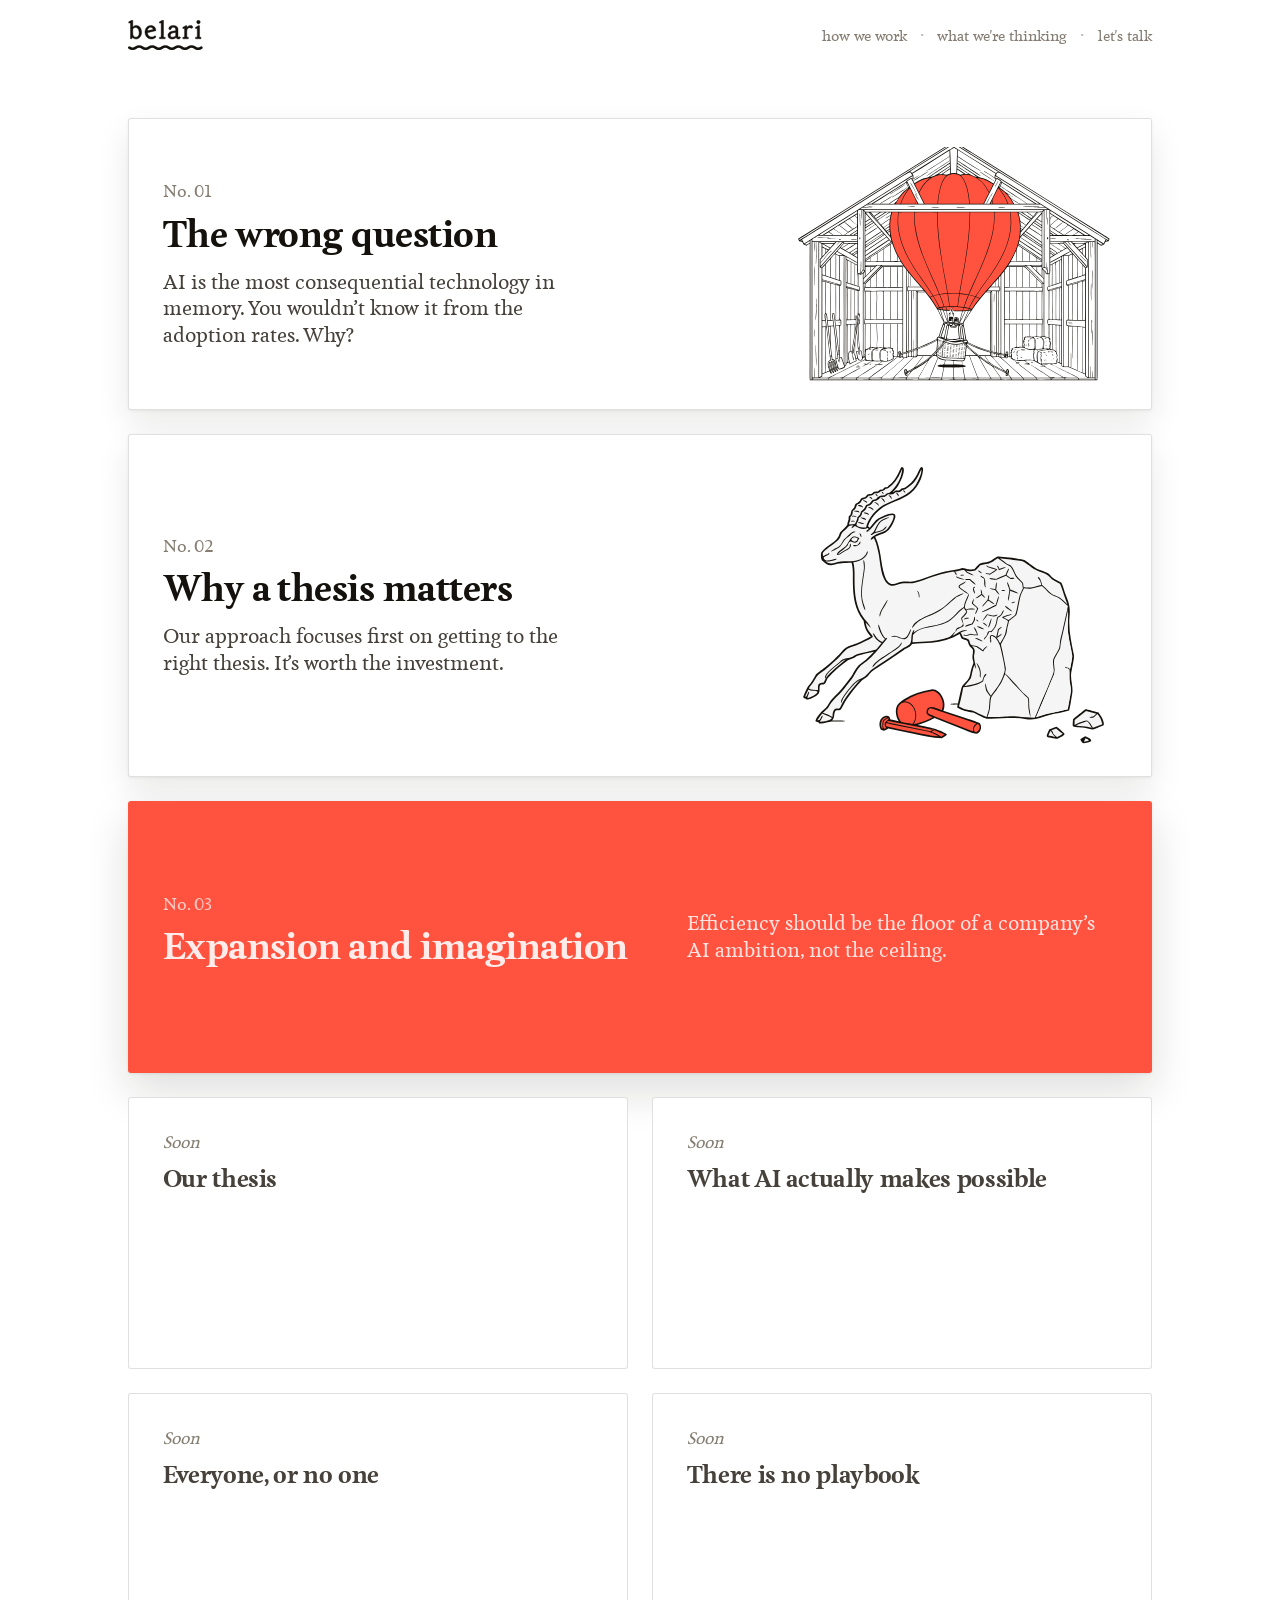
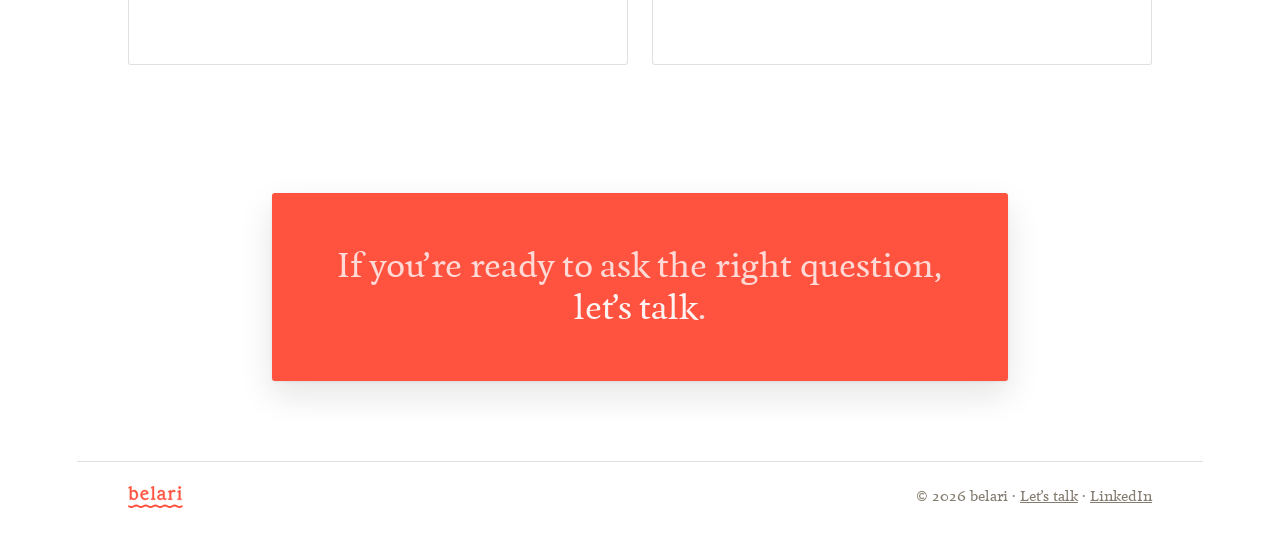
==== commit b83535ae: "Deploy 2026-07-12T05:45:20Z" ====
--- a/notes/index.html
+++ b/notes/index.html
@@ -9,10 +9,25 @@
   <link rel="manifest" href="/site.webmanifest" />
   <title>Notes — belari</title>
   <meta name="description" content="Notes on AI, strategy, and what companies are getting wrong." />
-  <script type="module" crossorigin src="/assets/notes-BxJ_SZwq.js"></script>
-  <link rel="modulepreload" crossorigin href="/assets/nav-CcjlGHe0.js">
-  <link rel="modulepreload" crossorigin href="/assets/Page-B2FIHYr_.js">
-  <link rel="stylesheet" crossorigin href="/assets/nav-BNMUeYfz.css">
+  <!-- Open Graph / link previews (iMessage, Slack, Twitter, LinkedIn, …) -->
+  <meta property="og:type" content="website" />
+  <meta property="og:site_name" content="belari" />
+  <meta property="og:title" content="Notes — belari" />
+  <meta property="og:description" content="Notes on AI, strategy, and what companies are getting wrong." />
+  <meta property="og:url" content="https://belari.ai/notes/" />
+  <meta property="og:image" content="https://belari.ai/og.png" />
+  <meta property="og:image:width" content="1200" />
+  <meta property="og:image:height" content="630" />
+  <meta property="og:image:alt" content="belari — a crane holding a coral wrecking ball, at rest" />
+  <meta name="twitter:card" content="summary_large_image" />
+  <meta name="twitter:title" content="Notes — belari" />
+  <meta name="twitter:description" content="Notes on AI, strategy, and what companies are getting wrong." />
+  <meta name="twitter:image" content="https://belari.ai/og.png" />
+  <script type="module" crossorigin src="/assets/notes-DEPyv7Yu.js"></script>
+  <link rel="modulepreload" crossorigin href="/assets/nav-BW3o3Ig8.js">
+  <link rel="modulepreload" crossorigin href="/assets/Page-CEcGNgMZ.js">
+  <link rel="modulepreload" crossorigin href="/assets/TalkCta-DAfFQ6bX.js">
+  <link rel="stylesheet" crossorigin href="/assets/nav-BANeAVVt.css">
 </head>
 <body>
   <div id="root"></div>
--- a/assets/nav-BANeAVVt.css
+++ b/assets/nav-BANeAVVt.css
@@ -0,0 +1 @@
+@font-face{font-family:Feijoa;src:url(/assets/feijoa-medium-CCUOaHGe.woff2) format("woff2");font-weight:400 500;font-style:normal;font-display:swap}@font-face{font-family:Feijoa;src:url(/assets/feijoa-bold-Dv0kzkUl.woff2) format("woff2");font-weight:600 700;font-style:normal;font-display:swap}:root{--ths-ink: #15120D;--ths-ink-soft: #46413A;--ths-muted: #857D72;--ths-paper: #F7F6F1;--ths-surface: #FFFFFF;--ths-coral: #FF5340;--ths-accent: var(--ths-coral);--ths-on-accent: var(--ths-ink);--ths-rule: color-mix(in srgb, var(--ths-ink) 13%, transparent);--ths-rule-strong:color-mix(in srgb, var(--ths-ink) 22%, transparent);--ths-font-display: "Feijoa", Georgia, "Times New Roman", serif;--ths-font-head: "Feijoa", Georgia, "Times New Roman", serif;--ths-font-body: "Feijoa", Georgia, "Times New Roman", serif;--ths-font-label: ui-monospace, "SF Mono", Menlo, monospace;--ths-text-xs: .72rem;--ths-text-sm: .85rem;--ths-text-base:1.125rem;--ths-text-lg: 1.2rem;--ths-text-xl: clamp(1.3rem, 1.9vw, 1.7rem);--ths-h3: 1.1rem;--ths-h2: clamp(1.3rem, 1.9vw, 1.55rem);--ths-h1: clamp(2rem, 3.4vw, 2.7rem);--ths-display: clamp(2.8rem, 6.2vw, 4.75rem);--ths-leading: 1.6;--ths-leading-tight: 1.08;--ths-space-1: .25rem;--ths-space-2: .5rem;--ths-space-3: .75rem;--ths-space-4: 1rem;--ths-space-5: 1.5rem;--ths-space-6: 2rem;--ths-space-7: 3rem;--ths-space-8: clamp(2.5rem, 5vw, 4.5rem);--ths-measure: 40rem;--ths-maxw: 90rem;--ths-gutter: clamp(1.25rem, 4vw, 4rem);--ths-radius: 3px;--ths-shadow: 0 1px 2px color-mix(in srgb, var(--ths-ink) 4%, transparent), 0 10px 30px color-mix(in srgb, var(--ths-ink) 6%, transparent);--ths-bp-md: 820px}.ths-root{color:var(--ths-ink);background-color:var(--ths-paper);font-family:var(--ths-font-body);font-size:var(--ths-text-base);line-height:var(--ths-leading);-webkit-font-smoothing:antialiased;text-rendering:optimizeLegibility}.ths-root *{box-sizing:border-box}.ths-root a{color:inherit}.ths-root img{max-width:100%}.ths-root.ths-grain{background-image:url("data:image/svg+xml,%3Csvg%20xmlns='http://www.w3.org/2000/svg'%20width='200'%20height='200'%3E%3Cfilter%20id='d'%3E%3CfeTurbulence%20type='fractalNoise'%20baseFrequency='0.75'%20numOctaves='3'%20seed='4'%20stitchTiles='stitch'/%3E%3CfeComponentTransfer%3E%3CfeFuncA%20type='discrete'%20tableValues='0%200%200%200%200%200%20.10%20.18%20.28'/%3E%3C/feComponentTransfer%3E%3C/filter%3E%3Crect%20width='100%25'%20height='100%25'%20filter='url(%23d)'/%3E%3C/svg%3E");background-repeat:repeat}.ths-wrap,.ths-sheet{max-width:var(--ths-maxw);margin:0 auto;padding:0 var(--ths-gutter)}.ths-prose{max-width:var(--ths-measure)}.ths-prose>:last-child{margin-bottom:0}.ths-section{padding:var(--ths-space-7) 0}.ths-section--flush{padding:0}.ths-divider{border:0;border-top:1px solid var(--ths-rule);margin:0}.ths-grid3{display:grid;grid-template-columns:repeat(3,1fr);gap:clamp(1.75rem,4vw,4rem);align-items:start}.ths-grid3>*{min-width:0}@media(max-width:820px){.ths-grid3{grid-template-columns:1fr;gap:2.75rem}}.ths-split{display:grid;grid-template-columns:1.05fr .95fr;gap:clamp(2rem,6vw,5rem);align-items:start}.ths-split--hero{align-items:end;padding-top:clamp(3rem,6vw,5rem)}@media(max-width:820px){.ths-split{grid-template-columns:1fr;gap:1.25rem}}.ths-cols{display:grid;grid-template-columns:1fr 1fr;gap:2rem}.ths-cols ul{list-style:none;margin:0;padding:0}.ths-cols li{padding:.6rem 0;border-top:1px solid var(--ths-rule);color:var(--ths-ink-soft)}@media(max-width:680px){.ths-cols{grid-template-columns:1fr;gap:1rem}}.ths-rail{display:grid;grid-template-columns:minmax(7rem,12rem) 1fr;gap:clamp(1.5rem,4vw,4.5rem);border-top:1px solid var(--ths-rule);padding:var(--ths-space-6) 0}.ths-rail__label{font-family:var(--ths-font-label);text-transform:uppercase;letter-spacing:.15em;font-size:var(--ths-text-xs);color:var(--ths-muted);line-height:1.55}.ths-rail__num{display:block;font-size:.9rem;color:var(--ths-coral);letter-spacing:.1em;margin-top:.5rem;line-height:1;font-variant-numeric:tabular-nums}.ths-rail__body{max-width:var(--ths-measure)}.ths-rail__body>:last-child{margin-bottom:0}@media(max-width:820px){.ths-rail{grid-template-columns:1fr;gap:.65rem}}.ths-steps{list-style:none;counter-reset:step;margin:0;padding:0}.ths-steps__item{counter-increment:step;display:grid;grid-template-columns:1.8rem 1fr;gap:1.1rem;padding:.9rem 0;border-top:1px solid var(--ths-rule)}.ths-steps__item:first-child{border-top:0;padding-top:.2rem}.ths-steps__item:before{content:counter(step,decimal-leading-zero);font-family:var(--ths-font-label);font-size:.74rem;color:var(--ths-muted);font-variant-numeric:tabular-nums;padding-top:.3rem}.ths-steps__title{font-family:var(--ths-font-head);font-weight:600;font-size:1.02rem}.ths-steps__body{color:var(--ths-ink-soft)}.ths-heading{font-family:var(--ths-font-head);color:var(--ths-ink);letter-spacing:-.02em;margin:0}.ths-heading--display{font-family:var(--ths-font-display);font-size:var(--ths-display);line-height:var(--ths-leading-tight);letter-spacing:-.03em;font-weight:600}.ths-heading--1{font-size:var(--ths-h1);line-height:1.04;letter-spacing:-.025em;font-weight:600}.ths-heading--2{font-size:var(--ths-h2);line-height:1.12;font-weight:600}.ths-heading--3{font-size:var(--ths-h3);line-height:1.3;font-weight:600}.ths-lede{font-family:var(--ths-font-body);font-size:var(--ths-text-lg);line-height:1.5;color:var(--ths-ink-soft);max-width:var(--ths-measure);margin:0 0 1rem}.ths-text{margin:0 0 1rem}.ths-text:last-child{margin-bottom:0}.ths-eyebrow{font-family:var(--ths-font-label);text-transform:uppercase;letter-spacing:.16em;font-size:var(--ths-text-xs);color:var(--ths-muted);margin:0 0 1rem;display:block}.ths-eyebrow--accent{color:var(--ths-accent)}.ths-tag{font-family:var(--ths-font-label);display:inline-block;text-transform:uppercase;letter-spacing:.14em;font-size:var(--ths-text-xs);color:var(--ths-accent)}.ths-epigraph{font-family:var(--ths-font-body);font-style:italic;color:var(--ths-ink-soft);border-left:3px solid var(--ths-accent);padding-left:1rem;max-width:32rem;margin:1.4rem 0}.ths-wordmark,.ths-logomark{display:inline-block;line-height:0;color:var(--ths-ink);text-decoration:none}.ths-wordmark--accent{color:var(--ths-accent)}.ths-nav .ths-wordmark,.ths-nav .ths-logomark,.ths-footer .ths-wordmark,.ths-footer .ths-logomark{color:var(--ths-coral)}.ths-wordmark__svg,.ths-logomark__svg{display:block;width:auto}.ths-wordmark--sm .ths-wordmark__svg{height:22px}.ths-wordmark--md .ths-wordmark__svg{height:34px}.ths-wordmark--lg .ths-wordmark__svg{height:60px}.ths-logomark--sm .ths-logomark__svg{height:28px}.ths-logomark--md .ths-logomark__svg{height:44px}.ths-logomark--lg .ths-logomark__svg{height:72px}.ths-nav .ths-wordmark__svg{height:30px}.ths-wordmark--inline{--ths-inline-h: 1.34em;vertical-align:calc(var(--ths-inline-h) * -.37)}.ths-wordmark--inline .ths-wordmark__svg{height:var(--ths-inline-h)}.ths-logomark--inline{vertical-align:-.28em}.ths-logomark--inline .ths-logomark__svg{height:1.5em}.ths-nav{display:flex;justify-content:space-between;align-items:center;gap:1rem;flex-wrap:wrap;padding:1.25rem var(--ths-gutter);max-width:var(--ths-maxw);margin:0 auto}.ths-nav__links{display:flex;align-items:baseline;gap:.8rem}.ths-nav__links a{text-decoration:none;color:var(--ths-muted);font-size:var(--ths-text-sm)}.ths-nav__links a:hover{color:var(--ths-ink)}.ths-nav__sep{color:var(--ths-muted);opacity:.55;-webkit-user-select:none;user-select:none}.ths-nav--sticky{position:sticky;top:0;z-index:20;background:var(--ths-paper);border-bottom:1px solid var(--ths-rule)}.ths-nav__brand--mark,.ths-nav__label-short{display:none}@media(max-width:640px){.ths-nav{flex-wrap:nowrap;padding-block:.9rem;gap:.75rem}.ths-nav__brand--full{display:none}.ths-nav__brand--mark{display:inline-block}.ths-nav__links{gap:.55rem}.ths-nav__link--has-short .ths-nav__label-full{display:none}.ths-nav__link--has-short .ths-nav__label-short{display:inline}}.ths-footer{display:flex;justify-content:space-between;align-items:center;gap:1rem;flex-wrap:wrap;max-width:var(--ths-maxw);margin:5rem auto 0;padding:1.5rem var(--ths-gutter) 3rem;border-top:1px solid var(--ths-rule)}.ths-footer__meta{color:var(--ths-muted);font-size:var(--ths-text-sm)}.ths-footer__meta a{color:var(--ths-muted)}.ths-cta{display:inline-block;font-family:var(--ths-font-body);font-weight:500;text-decoration:none;color:var(--ths-accent);border-bottom:2px solid var(--ths-accent);padding-bottom:.2rem;line-height:1.2;cursor:pointer;background:none;border-top:0;border-left:0;border-right:0}.ths-cta:hover{color:var(--ths-ink);border-color:var(--ths-ink)}.ths-cta--block{margin-top:1.6rem}.ths-card{border:1px solid var(--ths-rule);border-radius:var(--ths-radius);padding:1.4rem 1.6rem;background:var(--ths-surface);max-width:var(--ths-measure)}.ths-card--raised{border-color:transparent;box-shadow:var(--ths-shadow)}.ths-card__title{margin:.4rem 0}.ths-notelist{border-top:1px solid var(--ths-rule);max-width:48rem}.ths-noterow{display:flex;justify-content:space-between;align-items:baseline;gap:1rem;padding:1.1rem 0;border-bottom:1px solid var(--ths-rule);text-decoration:none;color:inherit}.ths-noterow__title{margin:0;font-family:var(--ths-font-head);font-weight:600;font-size:1.05rem}.ths-noterow__meta{color:var(--ths-accent);font-family:var(--ths-font-label);font-size:var(--ths-text-xs);text-transform:uppercase;letter-spacing:.12em;white-space:nowrap}a.ths-noterow:hover .ths-noterow__title{color:var(--ths-accent)}.ths-manifesto{font-family:var(--ths-font-body);padding:clamp(2rem,5vw,4rem) 0}.ths-manifesto__cols>p{font-size:1.12rem;line-height:1.72;font-weight:500;margin:0 0 1.1rem;text-align:justify;-webkit-hyphens:auto;hyphens:auto}.ths-manifesto__cols>p:last-child{margin-bottom:0}.ths-manifesto__lede{font-size:1.28rem;line-height:1.5;color:var(--ths-ink);margin:0 0 1.1rem;font-weight:500}.ths-manifesto__close{font-weight:600;color:var(--ths-ink)}.ths-manifesto__cols{max-width:46rem;margin-inline:auto}.ths-manifesto__initial{float:left;font-family:var(--ths-font-display);font-weight:600;font-size:3.3em;line-height:.78;padding:.02em .22em 0 0}html,body,#root{margin:0;min-height:100%}body{background:var(--ths-paper)}.sr-only{position:absolute;width:1px;height:1px;padding:0;margin:-1px;overflow:hidden;clip:rect(0,0,0,0);white-space:nowrap;border:0}.site-root{min-height:100vh;overflow-x:clip;background:color-mix(in srgb,var(--ths-coral) 11%,white);--home-measure: 64rem}.site-root:not(.home-wash) .ths-nav,.site-root:not(.home-wash) .ths-wrap,.site-root:not(.home-wash) .ths-footer{max-width:calc(var(--home-measure) + 2 * var(--ths-gutter))}.hero{min-height:100vh;display:flex;flex-direction:column;padding:clamp(1.5rem,3vw,2.5rem) 0}.hero .hero-page{flex:1}.below{padding:clamp(2.5rem,5vw,4.5rem) 0}.below hr{margin:clamp(2.5rem,5vw,4rem) 0}.home-wash{--ths-accent: var(--ths-ink);--coral-light: color-mix(in srgb, var(--ths-coral) 11%, white);background:var(--ths-coral)}.home-wash .hero{justify-content:safe center;align-items:center;background:var(--ths-coral);margin-inline:calc(50% - 50vw);padding-inline:clamp(1.25rem,4vw,3rem)}.home-wash .hero-page{flex:0 1 auto;width:100%;max-width:48.5rem;background:#fff;border-radius:var(--ths-radius);padding:clamp(2rem,5vw,4rem) clamp(1.5rem,4vw,3.5rem);box-shadow:0 2px 8px color-mix(in srgb,var(--ths-ink) 8%,transparent),0 20px 50px color-mix(in srgb,var(--ths-ink) 12%,transparent)}.home-wash .hero-page .ths-manifesto{padding:0}.home-wash .hero-scroll{display:grid;place-items:center;width:max-content;margin:clamp(1.5rem,3vw,2.5rem) auto 0;padding:.35rem .5rem;border-radius:999px;color:var(--ths-ink-soft);transition:color .2s ease}.home-wash .hero-scroll:hover{color:var(--ths-ink)}.home-wash .hero-scroll:focus{outline:none}.home-wash .hero-scroll:focus-visible{outline:2px solid var(--ths-ink);outline-offset:3px}.home-wash .hero-scroll svg{display:block;animation:hero-cue-fade 2.6s ease-in-out infinite}@keyframes hero-cue-fade{0%,to{opacity:.35}50%{opacity:.9}}@media(prefers-reduced-motion:reduce){.home-wash .hero-scroll svg{animation:none;opacity:.7}}.home-wash #start{scroll-margin-top:5rem}@media(max-width:640px){.home-wash #start{scroll-margin-top:4rem}}@media(max-width:760px){.home-wash .hero{padding-bottom:min(36dvh,16rem)}}.home-wash .ths-manifesto__lede{font-size:clamp(1.35rem,3vw,1.85rem);line-height:1.24;font-weight:500;text-wrap:balance;margin-bottom:1.9rem}.home-wash .ths-manifesto__cols{max-width:42rem}.home-wash .ths-manifesto__cols>p{text-align:left;-webkit-hyphens:manual;hyphens:manual;text-wrap:pretty}.home-wash .ths-manifesto__close{margin-top:1.6rem}.home-wash .ths-manifesto .ths-wordmark,.home-wash .ths-manifesto .ths-logomark{color:var(--ths-coral)}.home-wash .home-nav{position:fixed;top:0;left:0;right:0;z-index:30;background:var(--ths-coral);padding-inline:var(--ths-gutter);transform:translateY(-100%);transition:transform .35s ease}.home-wash .home-nav--show{transform:translateY(0)}.home-wash .home-nav .ths-nav{max-width:var(--home-measure);padding-inline:0}.home-wash .home-nav .ths-wordmark,.home-wash .home-nav .ths-logomark,.home-wash .ths-footer .ths-wordmark,.home-wash .ths-footer .ths-logomark,.home-wash .ths-nav__links a,.home-wash .ths-footer__meta,.home-wash .ths-footer__meta a,.home-wash .ths-nav__sep{color:var(--coral-light)}.home-wash .ths-nav__links a{font-weight:500}.home-wash .ths-nav__links a:hover,.home-wash .ths-footer__meta a:hover{color:color-mix(in srgb,var(--coral-light) 55%,white)}.home-wash .ths-footer{border-top-color:color-mix(in srgb,var(--coral-light) 28%,transparent)}.home-wash .ths-footer{max-width:var(--home-measure);padding-inline:0}.home-rail .rail-row{border-top:1px solid var(--ths-rule);padding:clamp(2rem,4vw,3.25rem) 0}.home-rail .rail-body{max-width:52rem}.home-rail .rail-orient{font-family:var(--ths-font-display);font-size:clamp(1.3rem,2.2vw,1.7rem);line-height:1.42;color:var(--ths-ink-soft);margin:0;text-wrap:pretty}.home-rail .rail-orient strong{font-weight:600;color:var(--ths-ink)}.home-rail .rail-orient em{font-style:italic}.home-rail .rail-orient+.rail-orient{margin-top:1.15em}@media(min-width:821px){.home-rail .rail-row--orient .rail-body{margin-inline:auto}}.beliefs-sea{margin-inline:calc(50% - 50vw);background:var(--ths-coral);padding:clamp(2.5rem,5vw,4.5rem) var(--ths-gutter)}.beliefs-inner{max-width:var(--home-measure);margin-inline:auto}.beliefs-list{display:flex;flex-direction:column;background:#fff;border-radius:var(--ths-radius);box-shadow:0 1px 3px color-mix(in srgb,var(--ths-ink) 7%,transparent),0 14px 34px color-mix(in srgb,var(--ths-ink) 11%,transparent)}.belief-row{position:relative;display:grid;grid-template-columns:1fr 1fr;gap:clamp(1.5rem,4vw,3.5rem);align-items:center;padding:clamp(1.75rem,3.5vw,2.75rem);overflow:visible}.belief-row+.belief-row{border-top:1px solid var(--ths-rule)}.belief-row:nth-of-type(2n) .belief-figure{order:2}.beliefs-list__head{padding:clamp(1.5rem,3vw,2.25rem) clamp(1.75rem,3.5vw,2.75rem);border-bottom:1px solid var(--ths-rule)}.beliefs-list__head .ths-heading--2{margin:0}.belief-copy__num{font-family:var(--ths-font-display);font-weight:600;font-size:1.5rem;line-height:1;color:var(--ths-coral);font-variant-numeric:tabular-nums;display:block;margin-bottom:.6rem}.belief-copy .ths-heading--3{font-size:clamp(1.25rem,2.2vw,1.7rem);line-height:1.1;margin:0 0 1rem}.belief-copy .ths-text{color:var(--ths-ink-soft);font-size:1rem;line-height:1.55;margin:0}.belief-figure{position:relative;align-self:stretch;min-height:17rem;border-radius:var(--ths-radius);background:color-mix(in srgb,var(--ths-coral) 7%,white);display:grid;place-items:center;padding:1.25rem}.belief-figure__caption{font-family:var(--ths-font-head);font-style:italic;font-size:.98rem;line-height:1.4;text-align:center;max-width:24ch;color:color-mix(in srgb,var(--ths-ink) 50%,white)}.belief-figure__img{display:block;width:100%;height:auto;margin-top:clamp(-4.5rem,-7vw,-6rem)}.belief-figure--art{background:transparent;padding:0}.belief-figure--art .belief-figure__img{width:100%;height:auto;margin:0}@media(max-width:760px){.belief-row{grid-template-columns:1fr;gap:1.5rem}.belief-row:nth-of-type(2n) .belief-figure,.belief-row:nth-of-type(odd) .belief-figure{order:1}.belief-figure{min-height:13rem}}.home-rail .rail-row--contact{border-top:1px solid var(--ths-rule-strong)}.home-rail .rail-row--contact .ths-heading{font-size:clamp(1.5rem,2.6vw,2.05rem);line-height:var(--ths-leading-tight);margin:0;text-wrap:balance}.home-rail .contact-link{color:inherit;text-decoration:none;display:grid;grid-template-columns:1fr auto 1fr;align-items:center;column-gap:clamp(1.1rem,2.5vw,1.75rem);transition:color .18s ease}.home-rail .contact-link:hover{color:var(--ths-coral)}.home-rail .contact-link:hover .contact-talk__art{transform:translateY(-3px)}.home-rail .contact-link:focus{outline:none}.home-rail .contact-link:focus-visible{outline:2px solid var(--ths-ink);outline-offset:4px}.home-rail .rail-row--contact .ths-text{color:var(--ths-ink-soft);max-width:var(--ths-measure);margin:0 0 1.75rem}.contact-grid{display:flex;flex-direction:column}.contact-explore{display:grid;grid-template-columns:1fr 1fr;padding-bottom:clamp(1.75rem,3.5vw,2.5rem)}.contact-explore__item{display:flex;flex-direction:column;align-items:center;text-align:center;gap:clamp(1rem,2vw,1.4rem);padding:clamp(.5rem,1.5vw,1rem) clamp(1rem,3vw,2.5rem);text-decoration:none;color:var(--ths-ink)}.contact-explore__item+.contact-explore__item{border-left:1px solid var(--ths-rule)}.contact-explore__art{height:clamp(96px,13vw,144px);width:auto;transition:transform .18s ease}.contact-explore__item:hover .contact-explore__art{transform:translateY(-3px)}.contact-explore__label{font-family:var(--ths-font-head);font-size:clamp(1.15rem,1.8vw,1.4rem);line-height:1.15;transition:color .18s ease}.contact-explore__item:hover .contact-explore__label{color:var(--ths-coral)}.contact-explore__item:focus{outline:none}.contact-explore__item:focus-visible{outline:2px solid var(--ths-ink);outline-offset:4px;border-radius:var(--ths-radius)}.contact-talk{border-top:1px solid var(--ths-rule);padding-top:clamp(1.75rem,3.5vw,2.5rem);text-align:center}.contact-talk__art{justify-self:end;width:clamp(96px,12vw,136px);height:auto;transition:transform .18s ease}@media(max-width:640px){.home-rail .contact-link{grid-template-columns:1fr;row-gap:1rem;justify-items:center}.contact-talk__art{justify-self:center}}@media(max-width:640px){.contact-explore{grid-template-columns:1fr;row-gap:clamp(1.5rem,5vw,2rem)}.contact-explore__item+.contact-explore__item{border-left:0;border-top:1px solid var(--ths-rule);padding-top:clamp(1.5rem,5vw,2rem)}}.home-wash .below{margin-inline:calc(50% - 50vw);padding:clamp(2.5rem,5vw,4.5rem) var(--ths-gutter) clamp(3rem,6vw,5rem);background:var(--ths-coral)}.home-rail{max-width:var(--home-measure);margin-inline:auto;display:flex;flex-direction:column;gap:clamp(1rem,2vw,1.75rem)}.home-rail .rail-row{border-top:0;background:#fff;border-radius:var(--ths-radius);box-shadow:0 1px 3px color-mix(in srgb,var(--ths-ink) 7%,transparent),0 14px 34px color-mix(in srgb,var(--ths-ink) 11%,transparent);padding:clamp(1.75rem,3.5vw,2.75rem) clamp(1.6rem,3.5vw,2.75rem)}.home-rail .rail-row--contact{border-top:0}.site-root.approach-page{background:#fff}.approach-page .ths-nav .ths-wordmark{color:var(--ths-ink)}.approach-headline .ths-heading--1{color:var(--ths-coral);margin-bottom:clamp(1.25rem,3vw,2rem);max-width:var(--ths-measure)}@media(min-width:821px){.approach-headline .ths-heading--1,.approach-headline .ths-lede{margin-inline:auto}}.approach-page .flow-heading{max-width:60rem;margin-inline:auto}.flow{max-width:60rem;margin:clamp(1.5rem,3vw,2.25rem) auto 0;--lx: 23%;--rx: 77%;--trace: 2px}.flow__label{display:inline-block;background:#fff;border-radius:var(--ths-radius);box-shadow:0 1px 2px color-mix(in srgb,var(--ths-ink) 6%,transparent),0 6px 18px color-mix(in srgb,var(--ths-ink) 8%,transparent);padding:.5rem .95rem;margin:0;font-family:var(--ths-font-head);font-size:1rem;color:var(--ths-ink-soft);line-height:1.2}.flow__label b{font-weight:600;font-style:normal;color:var(--ths-coral)}.flow__label em{font-style:italic}.flow__step{display:flex}.flow__step--right{justify-content:flex-end}.flow__card{width:46%;background:#fff;border-radius:var(--ths-radius);box-shadow:0 1px 3px color-mix(in srgb,var(--ths-ink) 7%,transparent),0 14px 34px color-mix(in srgb,var(--ths-ink) 10%,transparent);padding:clamp(1.2rem,2.4vw,1.5rem)}.flow__num{display:block;font-family:var(--ths-font-head);font-weight:600;color:var(--ths-coral);font-size:.9rem;letter-spacing:.06em;font-variant-numeric:tabular-nums;margin-bottom:.45rem}.flow__title{font-family:var(--ths-font-head);font-weight:700;letter-spacing:-.01em;margin:0 0 .5rem;font-size:1.2rem}.flow__body{color:var(--ths-ink-soft);margin:0;font-size:.96rem;line-height:1.5}.flow__body+.flow__body{margin-top:.9em}.flow__em{color:var(--ths-coral)}.flow__thesis{background:var(--ths-coral);color:#fff;border-radius:var(--ths-radius);box-shadow:0 1px 3px color-mix(in srgb,var(--ths-ink) 8%,transparent),0 16px 40px color-mix(in srgb,var(--ths-coral) 26%,transparent);padding:clamp(1.5rem,3vw,1.9rem) clamp(1.5rem,3vw,2rem);display:grid;grid-template-columns:1fr 1.15fr;gap:clamp(1.2rem,3vw,2.4rem);align-items:center}.flow__eyebrow{display:block;font-family:var(--ths-font-head);font-style:italic;font-size:1rem;margin-bottom:.4rem;color:color-mix(in srgb,var(--ths-coral) 22%,white)}.flow__thesis .flow__num{color:color-mix(in srgb,var(--ths-coral) 22%,white)}.flow__thesis .flow__title{color:#fff;font-size:clamp(1.3rem,2.4vw,1.5rem);margin:0}.flow__thesis .flow__body{color:color-mix(in srgb,var(--ths-coral) 14%,white)}.flow__thesis .flow__body a{color:inherit;text-decoration:underline;text-decoration-thickness:1px;text-underline-offset:3px}.flow__thesis .flow__body a:hover{opacity:.8}.flow__link{position:relative;height:2.8rem}.flow__link i{position:absolute;background:var(--ths-coral);display:block}.flow__link .v{width:var(--trace)}.flow__link .h{height:var(--trace)}.flow__link--lr .a{left:calc(var(--lx) - 1px);top:0;height:50%}.flow__link--lr .b{left:var(--lx);width:calc(var(--rx) - var(--lx));top:calc(50% - 1px)}.flow__link--lr .c{left:calc(var(--rx) - 1px);top:50%;height:50%}.flow__link--rl .a{left:calc(var(--rx) - 1px);top:0;height:50%}.flow__link--rl .b{left:var(--lx);width:calc(var(--rx) - var(--lx));top:calc(50% - 1px)}.flow__link--rl .c{left:calc(var(--lx) - 1px);top:50%;height:50%}.flow__link--dr .a{left:calc(var(--rx) - 1px);top:0;height:100%}.flow__link--dl .a{left:calc(var(--lx) - 1px);top:0;height:100%}.flow__marker{width:46%;display:flex;justify-content:center}.flow__step{align-items:center}.flow__step--fig.flow__step--left{justify-content:space-between}.flow__step--fig.flow__step--right{justify-content:space-between;flex-direction:row-reverse}.flow__figure{margin:0;width:46%;display:flex;align-items:center;justify-content:center}.flow__figure img{max-width:min(72%,216px);max-height:12.5rem;width:auto;height:auto;display:block}@media(max-width:720px){.flow__card{width:100%}.flow__thesis{grid-template-columns:1fr;gap:1rem}.flow__link{height:2rem}.flow__link i{display:none}.flow__link .a{display:block;left:calc(50% - 1px);top:0;height:100%;width:var(--trace)}.flow__marker{width:100%;justify-content:center}.flow__step--fig{flex-direction:column;gap:2.3rem;background:#fff;border-radius:var(--ths-radius);box-shadow:0 1px 3px color-mix(in srgb,var(--ths-ink) 7%,transparent),0 14px 34px color-mix(in srgb,var(--ths-ink) 10%,transparent);padding:clamp(1.2rem,2.4vw,1.5rem);align-items:stretch}.flow__step--fig.flow__step--right{flex-direction:column}.flow__step--fig .flow__card{box-shadow:none;background:transparent;padding:0;border-radius:0}.flow__figure{width:100%}.flow__figure img{width:min(50%,190px)}}.site-root.talk-page{background:#fff}.talk-page .ths-nav .ths-wordmark{color:var(--ths-ink)}.talk-page .talk-headline{display:flex;align-items:center;justify-content:space-between;flex-wrap:wrap;column-gap:clamp(2rem,6vw,4.5rem);row-gap:clamp(1.5rem,4vw,2rem);padding-bottom:0}.talk-headline__lead{min-width:0}.talk-page .talk-headline .ths-heading--1{margin-bottom:clamp(1.25rem,3vw,2rem)}.talk-page .ths-divider{margin:clamp(2rem,4.5vw,3rem) 0}.talk-page .talk-body{padding-top:0}.talk-body__grid{display:grid;grid-template-columns:minmax(14rem,18rem) 1fr;gap:clamp(2rem,5vw,4.5rem);align-items:start}.talk-contact{display:flex;flex-direction:column;align-items:flex-start;gap:1rem}.talk-contact__photo-cell{align-self:stretch}.talk-contact__photo{width:100%;height:auto;aspect-ratio:5 / 4;object-fit:cover;display:block;border-radius:var(--ths-radius)}.talk-contact__byline{align-self:stretch;display:flex;align-items:center;justify-content:space-between;gap:.75rem}.talk-contact__name{margin:0;color:var(--ths-ink);font-size:1.15rem;line-height:1.1}.talk-contact .talk-contact__linkedin{display:grid;place-items:center;color:var(--ths-coral);transition:color .18s ease}.talk-contact .talk-contact__linkedin svg{display:block;width:1.25rem;height:1.25rem}.talk-contact .talk-contact__linkedin:hover{color:var(--ths-ink)}.talk-contact .talk-contact__linkedin:focus{outline:none}.talk-contact .talk-contact__linkedin:focus-visible{outline:2px solid var(--ths-ink);outline-offset:3px;border-radius:3px}.talk-page .talk-headline__sub{margin-bottom:0}.talk-page .talk-mail{display:inline-block;flex:none;background:var(--ths-coral);color:color-mix(in srgb,var(--ths-coral) 8%,white);font-family:var(--ths-font-head);font-size:clamp(1.15rem,2.2vw,1.5rem);line-height:1;text-decoration:none;padding:clamp(.8rem,1.7vw,1.05rem) clamp(1.15rem,2.6vw,1.6rem);border-radius:var(--ths-radius);box-shadow:0 1px 3px color-mix(in srgb,var(--ths-ink) 7%,transparent),0 14px 34px color-mix(in srgb,var(--ths-ink) 11%,transparent);transition:transform .2s ease,box-shadow .2s ease}.talk-page .talk-mail:hover{transform:translateY(-2px);box-shadow:0 2px 6px color-mix(in srgb,var(--ths-ink) 9%,transparent),0 20px 46px color-mix(in srgb,var(--ths-ink) 15%,transparent)}.talk-page .talk-mail:focus{outline:none}.talk-page .talk-mail:focus-visible{outline:2px solid #fff;outline-offset:-6px}.talk-bio{max-width:var(--ths-measure)}.talk-bio .ths-text{color:var(--ths-ink-soft)}.talk-bio .ths-text.talk-bio__lead{color:var(--ths-ink);font-size:1.14rem;line-height:1.5}.talk-bio .ths-text:last-of-type{margin-bottom:0}@media(max-width:720px){.talk-body__grid{grid-template-columns:1fr;gap:clamp(1.5rem,5vw,2rem)}.talk-contact{max-width:20rem}}.talk-cta{margin-top:clamp(3rem,7vw,5rem);display:flex;justify-content:center}.talk-cta .talk-cta__link{display:block;width:100%;max-width:46rem;text-align:center;background:var(--ths-coral);border-radius:var(--ths-radius);padding:clamp(2rem,5vw,3.25rem) clamp(1.75rem,4vw,3rem);text-decoration:none;font-family:var(--ths-font-head);font-size:clamp(1.35rem,2.8vw,2rem);line-height:1.32;text-wrap:pretty;color:color-mix(in srgb,var(--ths-coral) 22%,white);box-shadow:0 1px 3px color-mix(in srgb,var(--ths-ink) 7%,transparent),0 14px 34px color-mix(in srgb,var(--ths-ink) 11%,transparent);transition:transform .2s ease,box-shadow .2s ease}.talk-cta .talk-cta__link strong{font-weight:inherit;color:color-mix(in srgb,var(--ths-coral) 7%,white)}.talk-cta .talk-cta__link:hover{transform:translateY(-2px);box-shadow:0 2px 6px color-mix(in srgb,var(--ths-ink) 9%,transparent),0 20px 46px color-mix(in srgb,var(--ths-ink) 15%,transparent)}.talk-cta .talk-cta__link:hover strong{text-decoration:underline;text-underline-offset:4px}.talk-cta .talk-cta__link:focus{outline:none}.talk-cta .talk-cta__link:focus-visible{outline:2px solid #fff;outline-offset:-8px}.site-root.notes-page{background:var(--ths-surface)}.notes-page .ths-nav .ths-wordmark{color:var(--ths-ink)}.notes-page .ths-heading--1{margin-bottom:clamp(1.25rem,3vw,2rem)}.notes-grid{display:grid;grid-template-columns:repeat(2,1fr);gap:clamp(1rem,2.2vw,1.5rem)}.tl-card{display:flex;flex-direction:column;min-height:17rem;background:var(--ths-surface);border:1px solid var(--ths-rule);border-radius:var(--ths-radius);box-shadow:0 1px 3px color-mix(in srgb,var(--ths-ink) 6%,transparent),0 14px 34px color-mix(in srgb,var(--ths-ink) 9%,transparent);padding:clamp(1.5rem,3vw,2rem) clamp(1.5rem,3vw,2.1rem);text-decoration:none;color:inherit;transition:box-shadow .2s ease,border-color .2s ease}a.tl-card:hover{border-color:var(--ths-rule-strong);box-shadow:0 2px 6px color-mix(in srgb,var(--ths-ink) 8%,transparent),0 20px 44px color-mix(in srgb,var(--ths-ink) 13%,transparent)}a.tl-card:hover .tl-title{color:var(--ths-coral)}a.tl-card:focus{outline:none}a.tl-card:focus-visible{outline:2px solid var(--ths-ink);outline-offset:3px}.tl-date{font-family:var(--ths-font-head);color:var(--ths-muted);font-size:.98rem;font-variant-numeric:lining-nums;margin:0 0 .7rem}.tl-date .soon{font-style:italic}.tl-title{font-family:var(--ths-font-head);font-weight:600;font-size:clamp(1.2rem,1.8vw,1.45rem);line-height:1.18;letter-spacing:-.015em;margin:0 0 .55rem}.tl-preview{color:var(--ths-ink-soft);font-size:1.02rem;line-height:1.5;margin:0;display:-webkit-box;-webkit-box-orient:vertical;-webkit-line-clamp:4;overflow:hidden}.tl-card.tl-soon{box-shadow:none}.tl-card.tl-soon .tl-title{color:var(--ths-ink-soft)}.tl-card--art{grid-column:1 / -1;display:grid;grid-template-columns:1.6fr 1fr;padding:0;overflow:hidden}.tl-card--art .tl-card__text{display:flex;flex-direction:column;padding:clamp(1.5rem,3vw,2rem) clamp(1.5rem,3vw,2.1rem)}.tl-card__art{margin:0;background:var(--ths-surface);display:grid;place-items:center;padding:clamp(1rem,2vw,1.4rem)}.tl-card__art img{display:block;width:100%;max-width:20rem;height:auto}.tl-card.tl-featured{--pale: color-mix(in srgb, var(--ths-coral) 11%, white);background:var(--ths-coral);border-color:transparent;color:var(--pale);box-shadow:0 1px 3px color-mix(in srgb,var(--ths-ink) 8%,transparent),0 18px 44px color-mix(in srgb,var(--ths-ink) 14%,transparent)}.tl-card.tl-featured.tl-card--art{background:var(--ths-surface);border:0}.tl-card.tl-featured.tl-card--art .tl-card__text{background:var(--ths-coral)}.tl-card.tl-featured.tl-card--wide{grid-column:1 / -1;display:grid;grid-template-columns:1.1fr 1fr;align-items:center;column-gap:clamp(1.75rem,4vw,3.5rem)}.tl-card__lead{display:flex;flex-direction:column}.tl-card--art .tl-title,.tl-card.tl-featured.tl-card--wide .tl-title{font-size:clamp(1.55rem,2.7vw,2.25rem);line-height:1.12;margin-bottom:.9rem}.tl-card--art .tl-preview,.tl-card.tl-featured.tl-card--wide .tl-preview{font-size:clamp(1.12rem,1.5vw,1.4rem);line-height:1.4;-webkit-line-clamp:3;max-width:34ch}.tl-card--art .tl-card__text{justify-content:center}.tl-card.tl-featured .tl-date{color:color-mix(in srgb,var(--ths-coral) 30%,white)}.tl-card.tl-featured .tl-title{color:var(--pale)}.tl-card.tl-featured .tl-preview{color:color-mix(in srgb,var(--ths-coral) 18%,white)}a.tl-card.tl-featured:hover{border-color:transparent;box-shadow:0 2px 8px color-mix(in srgb,var(--ths-ink) 10%,transparent),0 24px 52px color-mix(in srgb,var(--ths-ink) 18%,transparent)}a.tl-card.tl-featured:hover .tl-title{color:var(--pale)}a.tl-card.tl-featured:focus-visible{outline-color:var(--pale)}.note-read{max-width:var(--ths-measure);margin:0 auto}.note-title{font-family:var(--ths-font-display);font-weight:600;letter-spacing:-.025em;font-size:clamp(2rem,3.6vw,2.9rem);line-height:1.05;margin:.7rem 0 .5rem}.note-meta{font-family:var(--ths-font-head);color:var(--ths-muted);font-size:.98rem;margin:0 0 2rem}.site-root.note-page{background:var(--ths-surface)}.note-page .ths-nav .ths-wordmark{color:var(--ths-ink)}.note-masthead{--pale: color-mix(in srgb, var(--ths-coral) 11%, white);background:var(--ths-coral);border-radius:var(--ths-radius);padding:clamp(1.75rem,4vw,2.6rem) clamp(1.6rem,4vw,2.4rem);margin-bottom:clamp(1.75rem,4vw,2.4rem);box-shadow:0 1px 3px color-mix(in srgb,var(--ths-ink) 7%,transparent),0 14px 34px color-mix(in srgb,var(--ths-ink) 11%,transparent)}.note-masthead--art{display:grid;grid-template-columns:1.3fr 1fr;padding:0;overflow:hidden}.note-masthead__text{align-self:center;padding:clamp(1.75rem,4vw,2.6rem) clamp(1.6rem,4vw,2.4rem)}.note-masthead__art{margin:0;background:var(--ths-surface);display:grid;place-items:center;padding:clamp(1rem,2.5vw,1.5rem)}.note-masthead__art img{display:block;width:100%;height:auto}.note-masthead .note-title{color:var(--pale);margin-top:.5rem}.note-masthead .note-meta{color:color-mix(in srgb,var(--ths-coral) 30%,white);margin:.6rem 0 0}.note-lede{font-size:1.32rem;line-height:1.52;color:var(--ths-ink-soft);margin:0 0 1.6rem}.note-lede em{font-style:italic}.note-body p{margin:0 0 1.4rem;line-height:1.74}.note-body p:last-child{margin-bottom:0}.note-body em{font-style:italic}.note-inset{margin:2.8rem auto;max-width:34rem;padding:0;border:0;font-family:var(--ths-font-head);font-style:italic;font-size:clamp(1.7rem,3.4vw,2.2rem);line-height:1.18;letter-spacing:-.015em;color:var(--ths-coral);text-align:center;text-wrap:balance}.endmark{color:var(--ths-coral);line-height:0;white-space:nowrap}.endmark svg{display:inline-block;width:1.05em;height:1.05em;margin-left:.34em;vertical-align:-.16em}.note-close{margin-top:4rem;padding-top:2.25rem;border-top:1px solid var(--ths-rule-strong)}.note-close__cue{font-family:var(--ths-font-head);font-size:clamp(1.85rem,3.4vw,2.4rem);line-height:1.08;letter-spacing:-.02em;color:var(--ths-ink);margin:0 0 1.4rem;text-wrap:balance}.note-close__line{font-family:var(--ths-font-head);font-size:1.2rem;line-height:1.4;color:var(--ths-ink-soft);margin:0}.note-close__mail{color:var(--ths-coral);text-decoration:none;border-bottom:1px solid color-mix(in srgb,var(--ths-coral) 30%,transparent);padding-bottom:2px;white-space:nowrap;transition:color .18s ease,border-color .18s ease}.note-close__mail:hover{color:var(--ths-ink);border-color:var(--ths-ink)}.note-close__mail:focus{outline:none}.note-close__mail:focus-visible{outline:2px solid var(--ths-ink);outline-offset:4px}.note-onward{margin-top:3.25rem;padding-top:1.2rem;border-top:1px solid var(--ths-rule)}.note-onward__label{font-family:var(--ths-font-head);font-style:italic;color:var(--ths-muted);font-size:1rem;margin:0 0 .8rem}.note-onward__link{display:flex;justify-content:space-between;align-items:baseline;gap:1rem;text-decoration:none;color:inherit;padding:.7rem 0;border-top:1px solid var(--ths-rule)}.note-onward__link:first-of-type{border-top:0}.note-onward__link:hover .o-title{color:var(--ths-coral)}.note-onward__link:focus{outline:none}.note-onward__link:focus-visible{outline:2px solid var(--ths-ink);outline-offset:3px;border-radius:2px}.note-onward .o-title{font-family:var(--ths-font-head);font-weight:600;font-size:1.08rem}.note-onward .o-part{font-family:var(--ths-font-head);font-style:italic;color:var(--ths-muted);font-size:.92rem;white-space:nowrap}.note-back{display:inline-block;margin-top:1.8rem;font-family:var(--ths-font-head);font-style:italic;color:var(--ths-muted);text-decoration:none}.note-back:hover{color:var(--ths-coral)}.note-back:focus{outline:none}.note-back:focus-visible{outline:2px solid var(--ths-ink);outline-offset:3px;border-radius:2px}@media(max-width:680px){.notes-grid,.tl-card--art{grid-template-columns:1fr}.tl-card.tl-featured.tl-card--wide{grid-template-columns:1fr;row-gap:.55rem}.tl-card__art{padding:1.1rem 1.4rem}.tl-card__art img{max-width:18rem}.note-masthead--art{grid-template-columns:1fr}.note-masthead__art{padding:1.25rem 1.5rem}.note-masthead__art img{max-width:22rem}}
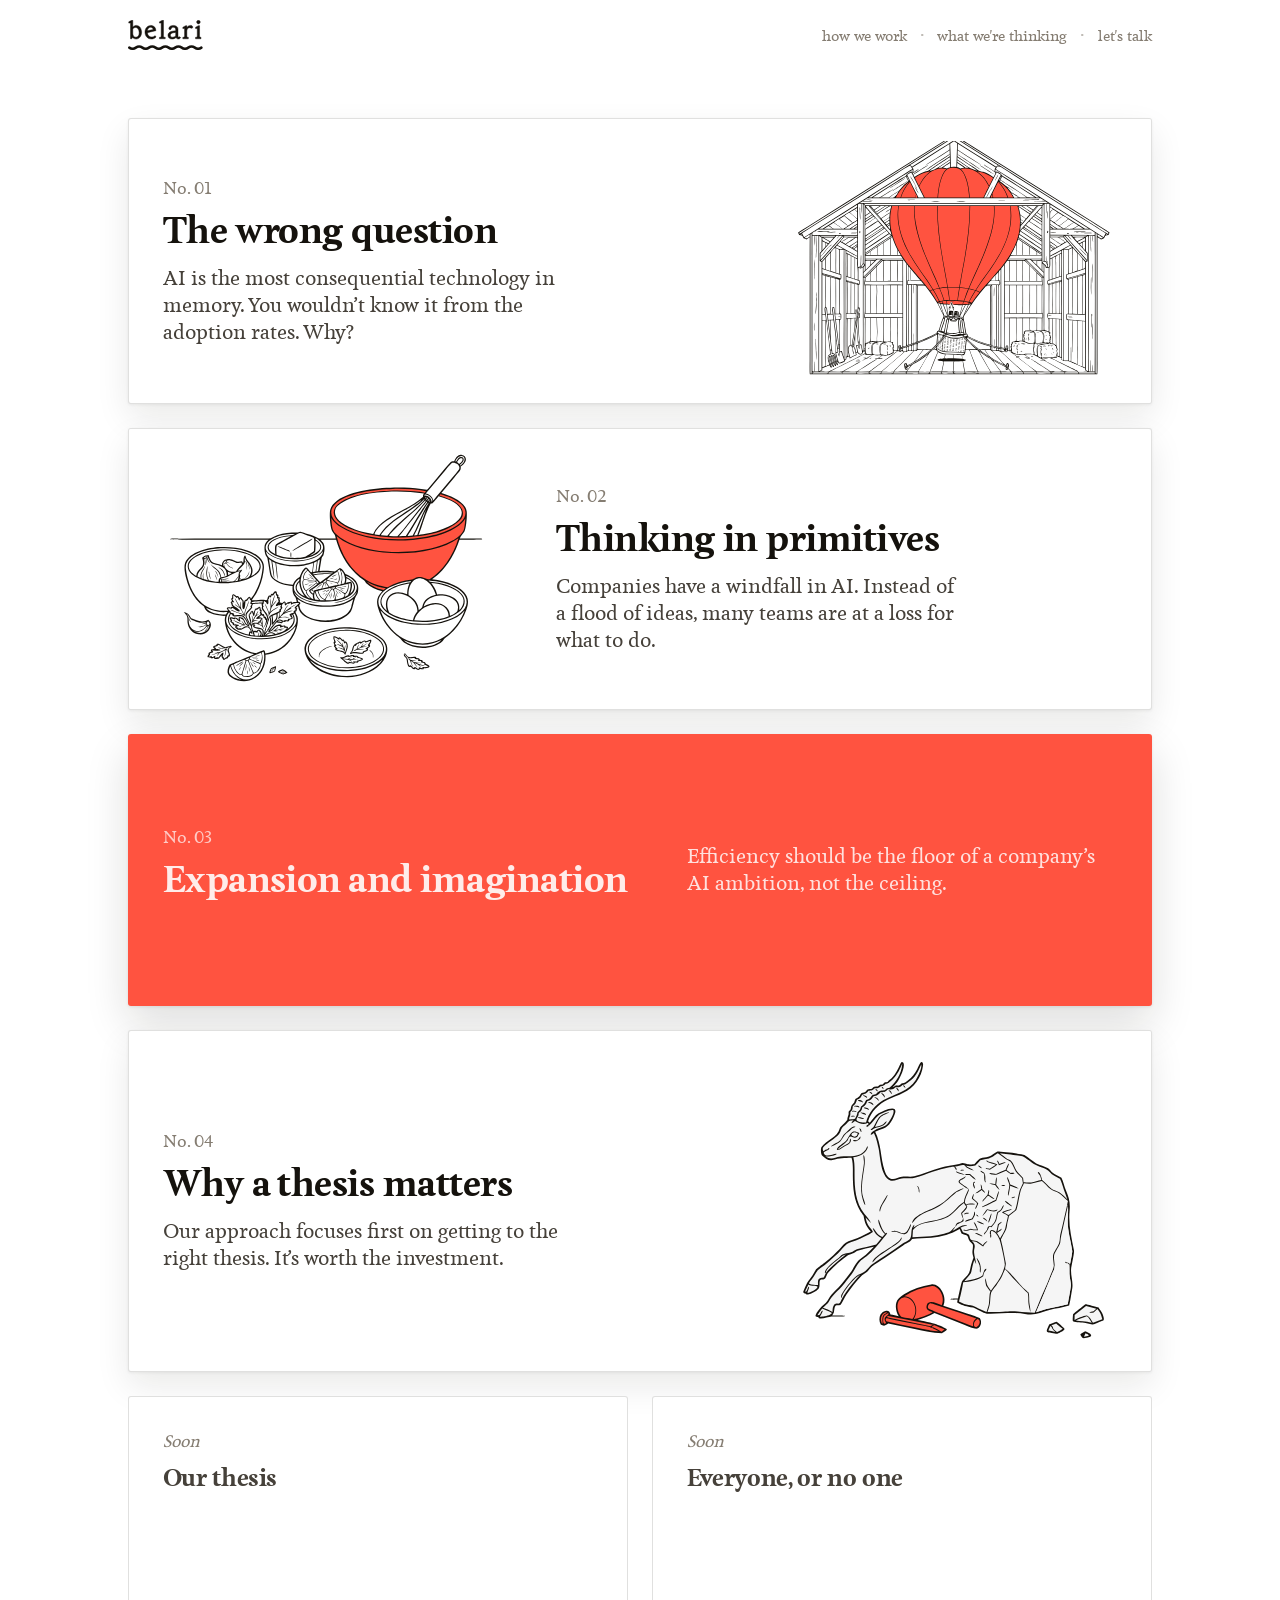
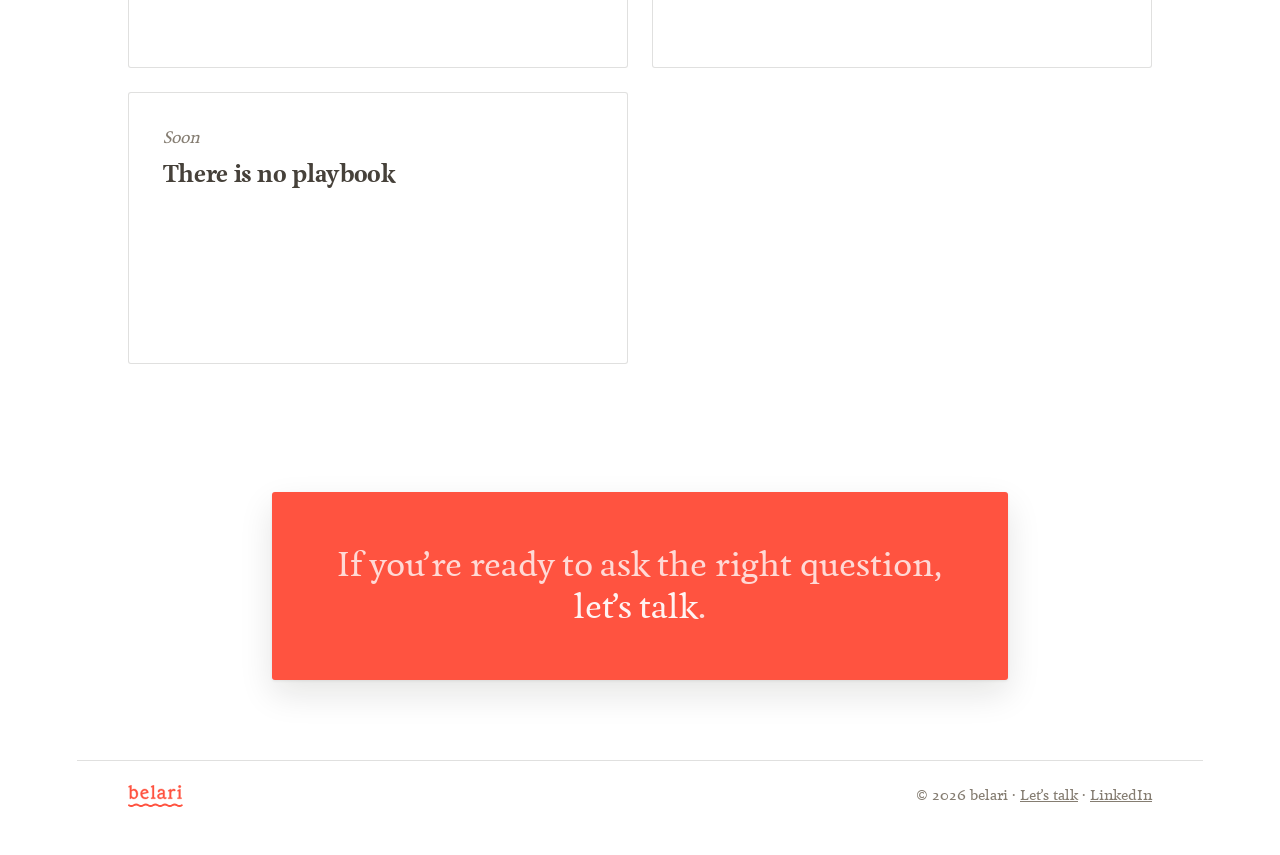
==== commit a15a7c17: "Deploy 2026-08-11T01:14:01Z" ====
--- a/notes/index.html
+++ b/notes/index.html
@@ -23,11 +23,12 @@
   <meta name="twitter:title" content="Notes — belari" />
   <meta name="twitter:description" content="Notes on AI, strategy, and what companies are getting wrong." />
   <meta name="twitter:image" content="https://belari.ai/og.png" />
-  <script type="module" crossorigin src="/assets/notes-DEPyv7Yu.js"></script>
-  <link rel="modulepreload" crossorigin href="/assets/nav-BW3o3Ig8.js">
-  <link rel="modulepreload" crossorigin href="/assets/Page-CEcGNgMZ.js">
-  <link rel="modulepreload" crossorigin href="/assets/TalkCta-DAfFQ6bX.js">
-  <link rel="stylesheet" crossorigin href="/assets/nav-BANeAVVt.css">
+  <script type="module" crossorigin src="/assets/notes-DpS009GU.js"></script>
+  <link rel="modulepreload" crossorigin href="/assets/nav-DyBBFaEG.js">
+  <link rel="modulepreload" crossorigin href="/assets/Page-BliqJHdx.js">
+  <link rel="modulepreload" crossorigin href="/assets/TalkCta-BaVC7n8t.js">
+  <link rel="stylesheet" crossorigin href="/assets/nav-BorKZzoY.css">
+  <script data-goatcounter="https://belari.goatcounter.com/count" async src="https://gc.zgo.at/count.js"></script>
 </head>
 <body>
   <div id="root"></div>
--- a/assets/nav-BorKZzoY.css
+++ b/assets/nav-BorKZzoY.css
@@ -0,0 +1 @@
+@font-face{font-family:Feijoa;src:url(/assets/feijoa-medium-CCUOaHGe.woff2) format("woff2");font-weight:400 500;font-style:normal;font-display:swap}@font-face{font-family:Feijoa;src:url(/assets/feijoa-bold-Dv0kzkUl.woff2) format("woff2");font-weight:600 700;font-style:normal;font-display:swap}:root{--ths-ink: #15120D;--ths-ink-soft: #46413A;--ths-muted: #857D72;--ths-paper: #F7F6F1;--ths-surface: #FFFFFF;--ths-coral: #FF5340;--ths-accent: var(--ths-coral);--ths-on-accent: var(--ths-ink);--ths-rule: color-mix(in srgb, var(--ths-ink) 13%, transparent);--ths-rule-strong:color-mix(in srgb, var(--ths-ink) 22%, transparent);--ths-font-display: "Feijoa", Georgia, "Times New Roman", serif;--ths-font-head: "Feijoa", Georgia, "Times New Roman", serif;--ths-font-body: "Feijoa", Georgia, "Times New Roman", serif;--ths-font-label: ui-monospace, "SF Mono", Menlo, monospace;--ths-text-xs: .72rem;--ths-text-sm: .85rem;--ths-text-base:1.125rem;--ths-text-lg: 1.2rem;--ths-text-xl: clamp(1.3rem, 1.9vw, 1.7rem);--ths-h3: 1.1rem;--ths-h2: clamp(1.3rem, 1.9vw, 1.55rem);--ths-h1: clamp(2rem, 3.4vw, 2.7rem);--ths-display: clamp(2.8rem, 6.2vw, 4.75rem);--ths-leading: 1.6;--ths-leading-tight: 1.08;--ths-space-1: .25rem;--ths-space-2: .5rem;--ths-space-3: .75rem;--ths-space-4: 1rem;--ths-space-5: 1.5rem;--ths-space-6: 2rem;--ths-space-7: 3rem;--ths-space-8: clamp(2.5rem, 5vw, 4.5rem);--ths-measure: 40rem;--ths-maxw: 90rem;--ths-gutter: clamp(1.25rem, 4vw, 4rem);--ths-radius: 3px;--ths-shadow: 0 1px 2px color-mix(in srgb, var(--ths-ink) 4%, transparent), 0 10px 30px color-mix(in srgb, var(--ths-ink) 6%, transparent);--ths-bp-md: 820px}.ths-root{color:var(--ths-ink);background-color:var(--ths-paper);font-family:var(--ths-font-body);font-size:var(--ths-text-base);line-height:var(--ths-leading);-webkit-font-smoothing:antialiased;text-rendering:optimizeLegibility}.ths-root *{box-sizing:border-box}.ths-root a{color:inherit}.ths-root img{max-width:100%}.ths-root.ths-grain{background-image:url("data:image/svg+xml,%3Csvg%20xmlns='http://www.w3.org/2000/svg'%20width='200'%20height='200'%3E%3Cfilter%20id='d'%3E%3CfeTurbulence%20type='fractalNoise'%20baseFrequency='0.75'%20numOctaves='3'%20seed='4'%20stitchTiles='stitch'/%3E%3CfeComponentTransfer%3E%3CfeFuncA%20type='discrete'%20tableValues='0%200%200%200%200%200%20.10%20.18%20.28'/%3E%3C/feComponentTransfer%3E%3C/filter%3E%3Crect%20width='100%25'%20height='100%25'%20filter='url(%23d)'/%3E%3C/svg%3E");background-repeat:repeat}.ths-wrap,.ths-sheet{max-width:var(--ths-maxw);margin:0 auto;padding:0 var(--ths-gutter)}.ths-prose{max-width:var(--ths-measure)}.ths-prose>:last-child{margin-bottom:0}.ths-section{padding:var(--ths-space-7) 0}.ths-section--flush{padding:0}.ths-divider{border:0;border-top:1px solid var(--ths-rule);margin:0}.ths-grid3{display:grid;grid-template-columns:repeat(3,1fr);gap:clamp(1.75rem,4vw,4rem);align-items:start}.ths-grid3>*{min-width:0}@media(max-width:820px){.ths-grid3{grid-template-columns:1fr;gap:2.75rem}}.ths-split{display:grid;grid-template-columns:1.05fr .95fr;gap:clamp(2rem,6vw,5rem);align-items:start}.ths-split--hero{align-items:end;padding-top:clamp(3rem,6vw,5rem)}@media(max-width:820px){.ths-split{grid-template-columns:1fr;gap:1.25rem}}.ths-cols{display:grid;grid-template-columns:1fr 1fr;gap:2rem}.ths-cols ul{list-style:none;margin:0;padding:0}.ths-cols li{padding:.6rem 0;border-top:1px solid var(--ths-rule);color:var(--ths-ink-soft)}@media(max-width:680px){.ths-cols{grid-template-columns:1fr;gap:1rem}}.ths-rail{display:grid;grid-template-columns:minmax(7rem,12rem) 1fr;gap:clamp(1.5rem,4vw,4.5rem);border-top:1px solid var(--ths-rule);padding:var(--ths-space-6) 0}.ths-rail__label{font-family:var(--ths-font-label);text-transform:uppercase;letter-spacing:.15em;font-size:var(--ths-text-xs);color:var(--ths-muted);line-height:1.55}.ths-rail__num{display:block;font-size:.9rem;color:var(--ths-coral);letter-spacing:.1em;margin-top:.5rem;line-height:1;font-variant-numeric:tabular-nums}.ths-rail__body{max-width:var(--ths-measure)}.ths-rail__body>:last-child{margin-bottom:0}@media(max-width:820px){.ths-rail{grid-template-columns:1fr;gap:.65rem}}.ths-steps{list-style:none;counter-reset:step;margin:0;padding:0}.ths-steps__item{counter-increment:step;display:grid;grid-template-columns:1.8rem 1fr;gap:1.1rem;padding:.9rem 0;border-top:1px solid var(--ths-rule)}.ths-steps__item:first-child{border-top:0;padding-top:.2rem}.ths-steps__item:before{content:counter(step,decimal-leading-zero);font-family:var(--ths-font-label);font-size:.74rem;color:var(--ths-muted);font-variant-numeric:tabular-nums;padding-top:.3rem}.ths-steps__title{font-family:var(--ths-font-head);font-weight:600;font-size:1.02rem}.ths-steps__body{color:var(--ths-ink-soft)}.ths-heading{font-family:var(--ths-font-head);color:var(--ths-ink);letter-spacing:-.02em;margin:0}.ths-heading--display{font-family:var(--ths-font-display);font-size:var(--ths-display);line-height:var(--ths-leading-tight);letter-spacing:-.03em;font-weight:600}.ths-heading--1{font-size:var(--ths-h1);line-height:1.04;letter-spacing:-.025em;font-weight:600}.ths-heading--2{font-size:var(--ths-h2);line-height:1.12;font-weight:600}.ths-heading--3{font-size:var(--ths-h3);line-height:1.3;font-weight:600}.ths-lede{font-family:var(--ths-font-body);font-size:var(--ths-text-lg);line-height:1.5;color:var(--ths-ink-soft);max-width:var(--ths-measure);margin:0 0 1rem}.ths-text{margin:0 0 1rem}.ths-text:last-child{margin-bottom:0}.ths-eyebrow{font-family:var(--ths-font-label);text-transform:uppercase;letter-spacing:.16em;font-size:var(--ths-text-xs);color:var(--ths-muted);margin:0 0 1rem;display:block}.ths-eyebrow--accent{color:var(--ths-accent)}.ths-tag{font-family:var(--ths-font-label);display:inline-block;text-transform:uppercase;letter-spacing:.14em;font-size:var(--ths-text-xs);color:var(--ths-accent)}.ths-epigraph{font-family:var(--ths-font-body);font-style:italic;color:var(--ths-ink-soft);border-left:3px solid var(--ths-accent);padding-left:1rem;max-width:32rem;margin:1.4rem 0}.ths-wordmark,.ths-logomark{display:inline-block;line-height:0;color:var(--ths-ink);text-decoration:none}.ths-wordmark--accent{color:var(--ths-accent)}.ths-nav .ths-wordmark,.ths-nav .ths-logomark,.ths-footer .ths-wordmark,.ths-footer .ths-logomark{color:var(--ths-coral)}.ths-wordmark__svg,.ths-logomark__svg{display:block;width:auto}.ths-wordmark--sm .ths-wordmark__svg{height:22px}.ths-wordmark--md .ths-wordmark__svg{height:34px}.ths-wordmark--lg .ths-wordmark__svg{height:60px}.ths-logomark--sm .ths-logomark__svg{height:28px}.ths-logomark--md .ths-logomark__svg{height:44px}.ths-logomark--lg .ths-logomark__svg{height:72px}.ths-nav .ths-wordmark__svg{height:30px}.ths-wordmark--inline{--ths-inline-h: 1.34em;vertical-align:calc(var(--ths-inline-h) * -.37)}.ths-wordmark--inline .ths-wordmark__svg{height:var(--ths-inline-h)}.ths-logomark--inline{vertical-align:-.28em}.ths-logomark--inline .ths-logomark__svg{height:1.5em}.ths-nav{display:flex;justify-content:space-between;align-items:center;gap:1rem;flex-wrap:wrap;padding:1.25rem var(--ths-gutter);max-width:var(--ths-maxw);margin:0 auto}.ths-nav__links{display:flex;align-items:baseline;gap:.8rem}.ths-nav__links a{text-decoration:none;color:var(--ths-muted);font-size:var(--ths-text-sm)}.ths-nav__links a:hover{color:var(--ths-ink)}.ths-nav__sep{color:var(--ths-muted);opacity:.55;-webkit-user-select:none;user-select:none}.ths-nav--sticky{position:sticky;top:0;z-index:20;background:var(--ths-paper);border-bottom:1px solid var(--ths-rule)}.ths-nav__brand--mark,.ths-nav__label-short{display:none}@media(max-width:640px){.ths-nav{flex-wrap:nowrap;padding-block:.9rem;gap:.75rem}.ths-nav__brand--full{display:none}.ths-nav__brand--mark{display:inline-block}.ths-nav__links{gap:.55rem}.ths-nav__link--has-short .ths-nav__label-full{display:none}.ths-nav__link--has-short .ths-nav__label-short{display:inline}}.ths-footer{display:flex;justify-content:space-between;align-items:center;gap:1rem;flex-wrap:wrap;max-width:var(--ths-maxw);margin:5rem auto 0;padding:1.5rem var(--ths-gutter) 3rem;border-top:1px solid var(--ths-rule)}.ths-footer__meta{color:var(--ths-muted);font-size:var(--ths-text-sm)}.ths-footer__meta a{color:var(--ths-muted)}.ths-cta{display:inline-block;font-family:var(--ths-font-body);font-weight:500;text-decoration:none;color:var(--ths-accent);border-bottom:2px solid var(--ths-accent);padding-bottom:.2rem;line-height:1.2;cursor:pointer;background:none;border-top:0;border-left:0;border-right:0}.ths-cta:hover{color:var(--ths-ink);border-color:var(--ths-ink)}.ths-cta--block{margin-top:1.6rem}.ths-card{border:1px solid var(--ths-rule);border-radius:var(--ths-radius);padding:1.4rem 1.6rem;background:var(--ths-surface);max-width:var(--ths-measure)}.ths-card--raised{border-color:transparent;box-shadow:var(--ths-shadow)}.ths-card__title{margin:.4rem 0}.ths-notelist{border-top:1px solid var(--ths-rule);max-width:48rem}.ths-noterow{display:flex;justify-content:space-between;align-items:baseline;gap:1rem;padding:1.1rem 0;border-bottom:1px solid var(--ths-rule);text-decoration:none;color:inherit}.ths-noterow__title{margin:0;font-family:var(--ths-font-head);font-weight:600;font-size:1.05rem}.ths-noterow__meta{color:var(--ths-accent);font-family:var(--ths-font-label);font-size:var(--ths-text-xs);text-transform:uppercase;letter-spacing:.12em;white-space:nowrap}a.ths-noterow:hover .ths-noterow__title{color:var(--ths-accent)}.ths-manifesto{font-family:var(--ths-font-body);padding:clamp(2rem,5vw,4rem) 0}.ths-manifesto__cols>p{font-size:1.12rem;line-height:1.72;font-weight:500;margin:0 0 1.1rem;text-align:justify;-webkit-hyphens:auto;hyphens:auto}.ths-manifesto__cols>p:last-child{margin-bottom:0}.ths-manifesto__lede{font-size:1.28rem;line-height:1.5;color:var(--ths-ink);margin:0 0 1.1rem;font-weight:500}.ths-manifesto__close{font-weight:600;color:var(--ths-ink)}.ths-manifesto__cols{max-width:46rem;margin-inline:auto}.ths-manifesto__initial{float:left;font-family:var(--ths-font-display);font-weight:600;font-size:3.3em;line-height:.78;padding:.02em .22em 0 0}html,body,#root{margin:0;min-height:100%}body{background:var(--ths-paper)}.sr-only{position:absolute;width:1px;height:1px;padding:0;margin:-1px;overflow:hidden;clip:rect(0,0,0,0);white-space:nowrap;border:0}.site-root{min-height:100vh;overflow-x:clip;background:color-mix(in srgb,var(--ths-coral) 11%,white);--home-measure: 64rem}.site-root:not(.home-wash) .ths-nav,.site-root:not(.home-wash) .ths-wrap,.site-root:not(.home-wash) .ths-footer{max-width:calc(var(--home-measure) + 2 * var(--ths-gutter))}.hero{min-height:100vh;display:flex;flex-direction:column;padding:clamp(1.5rem,3vw,2.5rem) 0}.hero .hero-page{flex:1}.below{padding:clamp(2.5rem,5vw,4.5rem) 0}.below hr{margin:clamp(2.5rem,5vw,4rem) 0}.home-wash{--ths-accent: var(--ths-ink);--coral-light: color-mix(in srgb, var(--ths-coral) 11%, white);background:var(--ths-coral)}.home-wash .hero{justify-content:safe center;align-items:center;background:var(--ths-coral);margin-inline:calc(50% - 50vw);padding-inline:clamp(1.25rem,4vw,3rem)}.home-wash .hero-page{flex:0 1 auto;width:100%;max-width:48.5rem;background:#fff;border-radius:var(--ths-radius);padding:clamp(2rem,5vw,4rem) clamp(1.5rem,4vw,3.5rem);box-shadow:0 2px 8px color-mix(in srgb,var(--ths-ink) 8%,transparent),0 20px 50px color-mix(in srgb,var(--ths-ink) 12%,transparent)}.home-wash .hero-page .ths-manifesto{padding:0}.home-wash .hero-scroll{display:grid;place-items:center;width:max-content;margin:clamp(1.5rem,3vw,2.5rem) auto 0;padding:.35rem .5rem;border-radius:999px;color:var(--ths-ink-soft);transition:color .2s ease}.home-wash .hero-scroll:hover{color:var(--ths-ink)}.home-wash .hero-scroll:focus{outline:none}.home-wash .hero-scroll:focus-visible{outline:2px solid var(--ths-ink);outline-offset:3px}.home-wash .hero-scroll svg{display:block;animation:hero-cue-fade 2.6s ease-in-out infinite}@keyframes hero-cue-fade{0%,to{opacity:.35}50%{opacity:.9}}@media(prefers-reduced-motion:reduce){.home-wash .hero-scroll svg{animation:none;opacity:.7}}.home-wash #start{scroll-margin-top:5rem}@media(max-width:640px){.home-wash #start{scroll-margin-top:4rem}}@media(max-width:760px){.home-wash .hero{padding-bottom:min(36dvh,16rem)}}.home-wash .ths-manifesto__lede{font-size:clamp(1.35rem,3vw,1.85rem);line-height:1.24;font-weight:500;text-wrap:balance;margin-bottom:1.9rem}.home-wash .ths-manifesto__cols{max-width:42rem}.home-wash .ths-manifesto__cols>p{text-align:left;-webkit-hyphens:manual;hyphens:manual;text-wrap:pretty}.home-wash .ths-manifesto__close{margin-top:1.6rem}.home-wash .ths-manifesto .ths-wordmark,.home-wash .ths-manifesto .ths-logomark{color:var(--ths-coral)}.home-wash .home-nav{position:fixed;top:0;left:0;right:0;z-index:30;background:var(--ths-coral);padding-inline:var(--ths-gutter);transform:translateY(-100%);transition:transform .35s ease}.home-wash .home-nav--show{transform:translateY(0)}.home-wash .home-nav .ths-nav{max-width:var(--home-measure);padding-inline:0}.home-wash .home-nav .ths-wordmark,.home-wash .home-nav .ths-logomark,.home-wash .ths-footer .ths-wordmark,.home-wash .ths-footer .ths-logomark,.home-wash .ths-nav__links a,.home-wash .ths-footer__meta,.home-wash .ths-footer__meta a,.home-wash .ths-nav__sep{color:var(--coral-light)}.home-wash .ths-nav__links a{font-weight:500}.home-wash .ths-nav__links a:hover,.home-wash .ths-footer__meta a:hover{color:color-mix(in srgb,var(--coral-light) 55%,white)}.home-wash .ths-footer{border-top-color:color-mix(in srgb,var(--coral-light) 28%,transparent)}.home-wash .ths-footer{max-width:var(--home-measure);padding-inline:0}.home-rail .rail-row{border-top:1px solid var(--ths-rule);padding:clamp(2rem,4vw,3.25rem) 0}.home-rail .rail-body{max-width:52rem}.home-rail .rail-orient{font-family:var(--ths-font-display);font-size:clamp(1.3rem,2.2vw,1.7rem);line-height:1.42;color:var(--ths-ink-soft);margin:0;text-wrap:pretty}.home-rail .rail-orient strong{font-weight:600;color:var(--ths-ink)}.home-rail .rail-orient em{font-style:italic}.home-rail .rail-orient+.rail-orient{margin-top:1.15em}@media(min-width:821px){.home-rail .rail-row--orient .rail-body{margin-inline:auto}}.beliefs-sea{margin-inline:calc(50% - 50vw);background:var(--ths-coral);padding:clamp(2.5rem,5vw,4.5rem) var(--ths-gutter)}.beliefs-inner{max-width:var(--home-measure);margin-inline:auto}.beliefs-list{display:flex;flex-direction:column;background:#fff;border-radius:var(--ths-radius);box-shadow:0 1px 3px color-mix(in srgb,var(--ths-ink) 7%,transparent),0 14px 34px color-mix(in srgb,var(--ths-ink) 11%,transparent)}.belief-row{position:relative;display:grid;grid-template-columns:1fr 1fr;gap:clamp(1.5rem,4vw,3.5rem);align-items:center;padding:clamp(1.75rem,3.5vw,2.75rem);overflow:visible}.belief-row+.belief-row{border-top:1px solid var(--ths-rule)}.belief-row:nth-of-type(2n) .belief-figure{order:2}.beliefs-list__head{padding:clamp(1.5rem,3vw,2.25rem) clamp(1.75rem,3.5vw,2.75rem);border-bottom:1px solid var(--ths-rule)}.beliefs-list__head .ths-heading--2{margin:0}.belief-copy__num{font-family:var(--ths-font-display);font-weight:600;font-size:1.5rem;line-height:1;color:var(--ths-coral);font-variant-numeric:tabular-nums;display:block;margin-bottom:.6rem}.belief-copy .ths-heading--3{font-size:clamp(1.25rem,2.2vw,1.7rem);line-height:1.1;margin:0 0 1rem}.belief-copy .ths-text{color:var(--ths-ink-soft);font-size:1rem;line-height:1.55;margin:0}.belief-figure{position:relative;align-self:stretch;min-height:17rem;border-radius:var(--ths-radius);background:color-mix(in srgb,var(--ths-coral) 7%,white);display:grid;place-items:center;padding:1.25rem}.belief-figure__caption{font-family:var(--ths-font-head);font-style:italic;font-size:.98rem;line-height:1.4;text-align:center;max-width:24ch;color:color-mix(in srgb,var(--ths-ink) 50%,white)}.belief-figure__img{display:block;width:100%;height:auto;margin-top:clamp(-4.5rem,-7vw,-6rem)}.belief-figure--art{background:transparent;padding:0}.belief-figure--art .belief-figure__img{width:100%;height:auto;margin:0}@media(max-width:760px){.belief-row{grid-template-columns:1fr;gap:1.5rem}.belief-row:nth-of-type(2n) .belief-figure,.belief-row:nth-of-type(odd) .belief-figure{order:1}.belief-figure{min-height:13rem}}.home-rail .rail-row--contact{border-top:1px solid var(--ths-rule-strong)}.home-rail .rail-row--contact .ths-heading{font-size:clamp(1.5rem,2.6vw,2.05rem);line-height:var(--ths-leading-tight);margin:0;text-wrap:balance}.home-rail .contact-link{color:inherit;text-decoration:none;display:grid;grid-template-columns:1fr auto 1fr;align-items:center;column-gap:clamp(1.1rem,2.5vw,1.75rem);transition:color .18s ease}.home-rail .contact-link:hover{color:var(--ths-coral)}.home-rail .contact-link:hover .contact-talk__art{transform:translateY(-3px)}.home-rail .contact-link:focus{outline:none}.home-rail .contact-link:focus-visible{outline:2px solid var(--ths-ink);outline-offset:4px}.home-rail .rail-row--contact .ths-text{color:var(--ths-ink-soft);max-width:var(--ths-measure);margin:0 0 1.75rem}.contact-grid{display:flex;flex-direction:column}.contact-explore{display:grid;grid-template-columns:1fr 1fr;padding-bottom:clamp(1.75rem,3.5vw,2.5rem)}.contact-explore__item{display:flex;flex-direction:column;align-items:center;text-align:center;gap:clamp(1rem,2vw,1.4rem);padding:clamp(.5rem,1.5vw,1rem) clamp(1rem,3vw,2.5rem);text-decoration:none;color:var(--ths-ink)}.contact-explore__item+.contact-explore__item{border-left:1px solid var(--ths-rule)}.contact-explore__art{height:clamp(96px,13vw,144px);width:auto;transition:transform .18s ease}.contact-explore__item:hover .contact-explore__art{transform:translateY(-3px)}.contact-explore__label{font-family:var(--ths-font-head);font-size:clamp(1.15rem,1.8vw,1.4rem);line-height:1.15;transition:color .18s ease}.contact-explore__item:hover .contact-explore__label{color:var(--ths-coral)}.contact-explore__item:focus{outline:none}.contact-explore__item:focus-visible{outline:2px solid var(--ths-ink);outline-offset:4px;border-radius:var(--ths-radius)}.contact-talk{border-top:1px solid var(--ths-rule);padding-top:clamp(1.75rem,3.5vw,2.5rem);text-align:center}.contact-talk__art{justify-self:end;width:clamp(96px,12vw,136px);height:auto;transition:transform .18s ease}@media(max-width:640px){.home-rail .contact-link{grid-template-columns:1fr;row-gap:1rem;justify-items:center}.contact-talk__art{justify-self:center}}@media(max-width:640px){.contact-explore{grid-template-columns:1fr;row-gap:clamp(1.5rem,5vw,2rem)}.contact-explore__item+.contact-explore__item{border-left:0;border-top:1px solid var(--ths-rule);padding-top:clamp(1.5rem,5vw,2rem)}}.home-wash .below{margin-inline:calc(50% - 50vw);padding:clamp(2.5rem,5vw,4.5rem) var(--ths-gutter) clamp(3rem,6vw,5rem);background:var(--ths-coral)}.home-rail{max-width:var(--home-measure);margin-inline:auto;display:flex;flex-direction:column;gap:clamp(1rem,2vw,1.75rem)}.home-rail .rail-row{border-top:0;background:#fff;border-radius:var(--ths-radius);box-shadow:0 1px 3px color-mix(in srgb,var(--ths-ink) 7%,transparent),0 14px 34px color-mix(in srgb,var(--ths-ink) 11%,transparent);padding:clamp(1.75rem,3.5vw,2.75rem) clamp(1.6rem,3.5vw,2.75rem)}.home-rail .rail-row--contact{border-top:0}.site-root.approach-page{background:#fff}.approach-page .ths-nav .ths-wordmark{color:var(--ths-ink)}.approach-headline .ths-heading--1{color:var(--ths-coral);margin-bottom:clamp(1.25rem,3vw,2rem);max-width:var(--ths-measure)}@media(min-width:821px){.approach-headline .ths-heading--1,.approach-headline .ths-lede{margin-inline:auto}}.approach-page .flow-heading{max-width:60rem;margin-inline:auto}.flow{max-width:60rem;margin:clamp(1.5rem,3vw,2.25rem) auto 0;--lx: 23%;--rx: 77%;--trace: 2px}.flow__label{display:inline-block;background:#fff;border-radius:var(--ths-radius);box-shadow:0 1px 2px color-mix(in srgb,var(--ths-ink) 6%,transparent),0 6px 18px color-mix(in srgb,var(--ths-ink) 8%,transparent);padding:.5rem .95rem;margin:0;font-family:var(--ths-font-head);font-size:1rem;color:var(--ths-ink-soft);line-height:1.2}.flow__label b{font-weight:600;font-style:normal;color:var(--ths-coral)}.flow__label em{font-style:italic}.flow__step{display:flex}.flow__step--right{justify-content:flex-end}.flow__card{width:46%;background:#fff;border-radius:var(--ths-radius);box-shadow:0 1px 3px color-mix(in srgb,var(--ths-ink) 7%,transparent),0 14px 34px color-mix(in srgb,var(--ths-ink) 10%,transparent);padding:clamp(1.2rem,2.4vw,1.5rem)}.flow__num{display:block;font-family:var(--ths-font-head);font-weight:600;color:var(--ths-coral);font-size:.9rem;letter-spacing:.06em;font-variant-numeric:tabular-nums;margin-bottom:.45rem}.flow__title{font-family:var(--ths-font-head);font-weight:700;letter-spacing:-.01em;margin:0 0 .5rem;font-size:1.2rem}.flow__body{color:var(--ths-ink-soft);margin:0;font-size:.96rem;line-height:1.5}.flow__body+.flow__body{margin-top:.9em}.flow__em{color:var(--ths-coral)}.flow__thesis{background:var(--ths-coral);color:#fff;border-radius:var(--ths-radius);box-shadow:0 1px 3px color-mix(in srgb,var(--ths-ink) 8%,transparent),0 16px 40px color-mix(in srgb,var(--ths-coral) 26%,transparent);padding:clamp(1.5rem,3vw,1.9rem) clamp(1.5rem,3vw,2rem);display:grid;grid-template-columns:1fr 1.15fr;gap:clamp(1.2rem,3vw,2.4rem);align-items:center}.flow__eyebrow{display:block;font-family:var(--ths-font-head);font-style:italic;font-size:1rem;margin-bottom:.4rem;color:color-mix(in srgb,var(--ths-coral) 22%,white)}.flow__thesis .flow__num{color:color-mix(in srgb,var(--ths-coral) 22%,white)}.flow__thesis .flow__title{color:#fff;font-size:clamp(1.3rem,2.4vw,1.5rem);margin:0}.flow__thesis .flow__body{color:color-mix(in srgb,var(--ths-coral) 14%,white)}.flow__thesis .flow__body a{color:inherit;text-decoration:underline;text-decoration-thickness:1px;text-underline-offset:3px}.flow__thesis .flow__body a:hover{opacity:.8}.flow__link{position:relative;height:2.8rem}.flow__link i{position:absolute;background:var(--ths-coral);display:block}.flow__link .v{width:var(--trace)}.flow__link .h{height:var(--trace)}.flow__link--lr .a{left:calc(var(--lx) - 1px);top:0;height:50%}.flow__link--lr .b{left:var(--lx);width:calc(var(--rx) - var(--lx));top:calc(50% - 1px)}.flow__link--lr .c{left:calc(var(--rx) - 1px);top:50%;height:50%}.flow__link--rl .a{left:calc(var(--rx) - 1px);top:0;height:50%}.flow__link--rl .b{left:var(--lx);width:calc(var(--rx) - var(--lx));top:calc(50% - 1px)}.flow__link--rl .c{left:calc(var(--lx) - 1px);top:50%;height:50%}.flow__link--dr .a{left:calc(var(--rx) - 1px);top:0;height:100%}.flow__link--dl .a{left:calc(var(--lx) - 1px);top:0;height:100%}.flow__marker{width:46%;display:flex;justify-content:center}.flow__step{align-items:center}.flow__step--fig.flow__step--left{justify-content:space-between}.flow__step--fig.flow__step--right{justify-content:space-between;flex-direction:row-reverse}.flow__figure{margin:0;width:46%;display:flex;align-items:center;justify-content:center}.flow__figure img{max-width:min(72%,216px);max-height:12.5rem;width:auto;height:auto;display:block}@media(max-width:720px){.flow__card{width:100%}.flow__thesis{grid-template-columns:1fr;gap:1rem}.flow__link{height:2rem}.flow__link i{display:none}.flow__link .a{display:block;left:calc(50% - 1px);top:0;height:100%;width:var(--trace)}.flow__marker{width:100%;justify-content:center}.flow__step--fig{flex-direction:column;gap:2.3rem;background:#fff;border-radius:var(--ths-radius);box-shadow:0 1px 3px color-mix(in srgb,var(--ths-ink) 7%,transparent),0 14px 34px color-mix(in srgb,var(--ths-ink) 10%,transparent);padding:clamp(1.2rem,2.4vw,1.5rem);align-items:stretch}.flow__step--fig.flow__step--right{flex-direction:column}.flow__step--fig .flow__card{box-shadow:none;background:transparent;padding:0;border-radius:0}.flow__figure{width:100%}.flow__figure img{width:min(50%,190px)}}.site-root.talk-page{background:#fff}.talk-page .ths-nav .ths-wordmark{color:var(--ths-ink)}.talk-page .talk-headline{display:flex;align-items:center;justify-content:space-between;flex-wrap:wrap;column-gap:clamp(2rem,6vw,4.5rem);row-gap:clamp(1.5rem,4vw,2rem);padding-bottom:0}.talk-headline__lead{min-width:0}.talk-page .talk-headline .ths-heading--1{margin-bottom:clamp(1.25rem,3vw,2rem)}.talk-page .ths-divider{margin:clamp(2rem,4.5vw,3rem) 0}.talk-page .talk-body{padding-top:0}.talk-body__grid{display:grid;grid-template-columns:minmax(14rem,18rem) 1fr;gap:clamp(2rem,5vw,4.5rem);align-items:start}.talk-contact{display:flex;flex-direction:column;align-items:flex-start;gap:1rem}.talk-contact__photo-cell{align-self:stretch}.talk-contact__photo{width:100%;height:auto;aspect-ratio:5 / 4;object-fit:cover;display:block;border-radius:var(--ths-radius)}.talk-contact__byline{align-self:stretch;display:flex;align-items:center;justify-content:space-between;gap:.75rem}.talk-contact__name{margin:0;color:var(--ths-ink);font-size:1.15rem;line-height:1.1}.talk-contact .talk-contact__linkedin{display:grid;place-items:center;color:var(--ths-coral);transition:color .18s ease}.talk-contact .talk-contact__linkedin svg{display:block;width:1.25rem;height:1.25rem}.talk-contact .talk-contact__linkedin:hover{color:var(--ths-ink)}.talk-contact .talk-contact__linkedin:focus{outline:none}.talk-contact .talk-contact__linkedin:focus-visible{outline:2px solid var(--ths-ink);outline-offset:3px;border-radius:3px}.talk-page .talk-headline__sub{margin-bottom:0}.talk-page .talk-mail{display:inline-block;flex:none;background:var(--ths-coral);color:color-mix(in srgb,var(--ths-coral) 8%,white);font-family:var(--ths-font-head);font-size:clamp(1.15rem,2.2vw,1.5rem);line-height:1;text-decoration:none;padding:clamp(.8rem,1.7vw,1.05rem) clamp(1.15rem,2.6vw,1.6rem);border-radius:var(--ths-radius);box-shadow:0 1px 3px color-mix(in srgb,var(--ths-ink) 7%,transparent),0 14px 34px color-mix(in srgb,var(--ths-ink) 11%,transparent);transition:transform .2s ease,box-shadow .2s ease}.talk-page .talk-mail:hover{transform:translateY(-2px);box-shadow:0 2px 6px color-mix(in srgb,var(--ths-ink) 9%,transparent),0 20px 46px color-mix(in srgb,var(--ths-ink) 15%,transparent)}.talk-page .talk-mail:focus{outline:none}.talk-page .talk-mail:focus-visible{outline:2px solid #fff;outline-offset:-6px}.talk-bio{max-width:var(--ths-measure)}.talk-bio .ths-text{color:var(--ths-ink-soft)}.talk-bio .ths-text.talk-bio__lead{color:var(--ths-ink);font-size:1.14rem;line-height:1.5}.talk-bio .ths-text:last-of-type{margin-bottom:0}@media(max-width:720px){.talk-body__grid{grid-template-columns:1fr;gap:clamp(1.5rem,5vw,2rem)}.talk-contact{max-width:20rem}}.talk-cta{margin-top:clamp(3rem,7vw,5rem);display:flex;justify-content:center}.talk-cta .talk-cta__link{display:block;width:100%;max-width:46rem;text-align:center;background:var(--ths-coral);border-radius:var(--ths-radius);padding:clamp(2rem,5vw,3.25rem) clamp(1.75rem,4vw,3rem);text-decoration:none;font-family:var(--ths-font-head);font-size:clamp(1.35rem,2.8vw,2rem);line-height:1.32;text-wrap:pretty;color:color-mix(in srgb,var(--ths-coral) 22%,white);box-shadow:0 1px 3px color-mix(in srgb,var(--ths-ink) 7%,transparent),0 14px 34px color-mix(in srgb,var(--ths-ink) 11%,transparent);transition:transform .2s ease,box-shadow .2s ease}.talk-cta .talk-cta__link strong{font-weight:inherit;color:color-mix(in srgb,var(--ths-coral) 7%,white)}.talk-cta .talk-cta__link:hover{transform:translateY(-2px);box-shadow:0 2px 6px color-mix(in srgb,var(--ths-ink) 9%,transparent),0 20px 46px color-mix(in srgb,var(--ths-ink) 15%,transparent)}.talk-cta .talk-cta__link:hover strong{text-decoration:underline;text-underline-offset:4px}.talk-cta .talk-cta__link:focus{outline:none}.talk-cta .talk-cta__link:focus-visible{outline:2px solid #fff;outline-offset:-8px}.site-root.notes-page{background:var(--ths-surface)}.notes-page .ths-nav .ths-wordmark{color:var(--ths-ink)}.notes-page .ths-heading--1{margin-bottom:clamp(1.25rem,3vw,2rem)}.notes-grid{display:grid;grid-template-columns:repeat(2,1fr);gap:clamp(1rem,2.2vw,1.5rem)}.tl-card{display:flex;flex-direction:column;min-height:17rem;background:var(--ths-surface);border:1px solid var(--ths-rule);border-radius:var(--ths-radius);box-shadow:0 1px 3px color-mix(in srgb,var(--ths-ink) 6%,transparent),0 14px 34px color-mix(in srgb,var(--ths-ink) 9%,transparent);padding:clamp(1.5rem,3vw,2rem) clamp(1.5rem,3vw,2.1rem);text-decoration:none;color:inherit;transition:box-shadow .2s ease,border-color .2s ease}a.tl-card:hover{border-color:var(--ths-rule-strong);box-shadow:0 2px 6px color-mix(in srgb,var(--ths-ink) 8%,transparent),0 20px 44px color-mix(in srgb,var(--ths-ink) 13%,transparent)}a.tl-card:hover .tl-title{color:var(--ths-coral)}a.tl-card:focus{outline:none}a.tl-card:focus-visible{outline:2px solid var(--ths-ink);outline-offset:3px}.tl-date{font-family:var(--ths-font-head);color:var(--ths-muted);font-size:.98rem;font-variant-numeric:lining-nums;margin:0 0 .7rem}.tl-date .soon{font-style:italic}.tl-title{font-family:var(--ths-font-head);font-weight:600;font-size:clamp(1.2rem,1.8vw,1.45rem);line-height:1.18;letter-spacing:-.015em;margin:0 0 .55rem}.tl-preview{color:var(--ths-ink-soft);font-size:1.02rem;line-height:1.5;margin:0;display:-webkit-box;-webkit-box-orient:vertical;-webkit-line-clamp:4;overflow:hidden}.tl-card.tl-soon{box-shadow:none}.tl-card.tl-soon .tl-title{color:var(--ths-ink-soft)}.tl-card--art{grid-column:1 / -1;display:grid;grid-template-columns:1.6fr 1fr;padding:0;overflow:hidden}.tl-card--art .tl-card__text{display:flex;flex-direction:column;padding:clamp(1.5rem,3vw,2rem) clamp(1.5rem,3vw,2.1rem)}.tl-card__art{margin:0;background:var(--ths-surface);display:grid;place-items:center;padding:clamp(1rem,2vw,1.4rem)}.tl-card__art img{display:block;width:100%;max-width:20rem;height:auto}.tl-card--art-reverse{grid-template-columns:1fr 1.6fr}.tl-card--art-reverse .tl-card__text{order:2}.tl-card--art-reverse .tl-card__art{order:1}.tl-card.tl-featured{--pale: color-mix(in srgb, var(--ths-coral) 11%, white);background:var(--ths-coral);border-color:transparent;color:var(--pale);box-shadow:0 1px 3px color-mix(in srgb,var(--ths-ink) 8%,transparent),0 18px 44px color-mix(in srgb,var(--ths-ink) 14%,transparent)}.tl-card.tl-featured.tl-card--art{background:var(--ths-surface);border:0}.tl-card.tl-featured.tl-card--art .tl-card__text{background:var(--ths-coral)}.tl-card--wide{grid-column:1 / -1;display:grid;grid-template-columns:1.1fr 1fr;align-items:center;column-gap:clamp(1.75rem,4vw,3.5rem)}.tl-card__lead{display:flex;flex-direction:column}.tl-card--art .tl-title,.tl-card--wide .tl-title{font-size:clamp(1.55rem,2.7vw,2.25rem);line-height:1.12;margin-bottom:.9rem}.tl-card--art .tl-preview,.tl-card--wide .tl-preview{font-size:clamp(1.12rem,1.5vw,1.4rem);line-height:1.4;-webkit-line-clamp:3;max-width:34ch}.tl-card--art .tl-card__text{justify-content:center}.tl-card.tl-featured .tl-date{color:color-mix(in srgb,var(--ths-coral) 30%,white)}.tl-card.tl-featured .tl-title{color:var(--pale)}.tl-card.tl-featured .tl-preview{color:color-mix(in srgb,var(--ths-coral) 18%,white)}a.tl-card.tl-featured:hover{border-color:transparent;box-shadow:0 2px 8px color-mix(in srgb,var(--ths-ink) 10%,transparent),0 24px 52px color-mix(in srgb,var(--ths-ink) 18%,transparent)}a.tl-card.tl-featured:hover .tl-title{color:var(--pale)}a.tl-card.tl-featured:focus-visible{outline-color:var(--pale)}.note-read{max-width:var(--ths-measure);margin:0 auto}.note-title{font-family:var(--ths-font-display);font-weight:600;letter-spacing:-.025em;font-size:clamp(2rem,3.6vw,2.9rem);line-height:1.05;margin:.7rem 0 .5rem}.note-meta{font-family:var(--ths-font-head);color:var(--ths-muted);font-size:.98rem;margin:0 0 2rem}.site-root.note-page{background:var(--ths-surface)}.note-page .ths-nav .ths-wordmark{color:var(--ths-ink)}.note-masthead{--pale: color-mix(in srgb, var(--ths-coral) 11%, white);background:var(--ths-coral);border-radius:var(--ths-radius);padding:clamp(1.75rem,4vw,2.6rem) clamp(1.6rem,4vw,2.4rem);margin-bottom:clamp(1.75rem,4vw,2.4rem);box-shadow:0 1px 3px color-mix(in srgb,var(--ths-ink) 7%,transparent),0 14px 34px color-mix(in srgb,var(--ths-ink) 11%,transparent)}.note-masthead--art{display:grid;grid-template-columns:1.3fr 1fr;padding:0;overflow:hidden}.note-masthead__text{align-self:center;padding:clamp(1.75rem,4vw,2.6rem) clamp(1.6rem,4vw,2.4rem)}.note-masthead__art{margin:0;background:var(--ths-surface);display:grid;place-items:center;padding:clamp(1rem,2.5vw,1.5rem)}.note-masthead__art img{display:block;width:100%;height:auto}.note-masthead .note-title{color:var(--pale);margin-top:.5rem}.note-masthead .note-meta{color:color-mix(in srgb,var(--ths-coral) 30%,white);margin:.6rem 0 0}.note-lede{font-size:1.32rem;line-height:1.52;color:var(--ths-ink-soft);margin:0 0 1.6rem}.note-lede em{font-style:italic}.note-body p{margin:0 0 1.4rem;line-height:1.74}.note-body p:last-child{margin-bottom:0}.note-body em{font-style:italic}.note-body strong{font-weight:600}.note-h2{font-family:var(--ths-font-head);font-weight:600;font-size:clamp(1.28rem,2vw,1.45rem);line-height:1.2;letter-spacing:-.015em;color:var(--ths-ink);margin:3.1rem 0 1rem}.note-body>.note-h2:first-child{margin-top:1rem}.note-list{list-style:none;margin:1.5rem 0 1.6rem;padding:0;counter-reset:note-list}.note-list>li{counter-increment:note-list;position:relative;padding-left:2.3rem;margin:0 0 1.4rem}.note-list>li:last-child{margin-bottom:0}.note-list>li:before{content:counter(note-list) ".";position:absolute;left:0;top:0;font-family:var(--ths-font-head);font-weight:600;font-variant-numeric:tabular-nums;line-height:1.74;color:var(--ths-coral)}.note-list p{margin:0 0 1rem;line-height:1.74}.note-list p:last-child{margin-bottom:0}.note-list strong{font-weight:600}.note-list--tight>li{margin-bottom:.7rem}.note-inset{margin:2.8rem auto;max-width:34rem;padding:0;border:0;font-family:var(--ths-font-head);font-style:italic;font-size:clamp(1.7rem,3.4vw,2.2rem);line-height:1.18;letter-spacing:-.015em;color:var(--ths-coral);text-align:center;text-wrap:balance}.endmark{color:var(--ths-coral);line-height:0;white-space:nowrap}.endmark svg{display:inline-block;width:1.05em;height:1.05em;margin-left:.34em;vertical-align:-.16em}.note-close{margin-top:4rem;padding-top:2.25rem;border-top:1px solid var(--ths-rule-strong)}.note-close__cue{font-family:var(--ths-font-head);font-size:clamp(1.85rem,3.4vw,2.4rem);line-height:1.08;letter-spacing:-.02em;color:var(--ths-ink);margin:0 0 1.4rem;text-wrap:balance}.note-close__line{font-family:var(--ths-font-head);font-size:1.2rem;line-height:1.4;color:var(--ths-ink-soft);margin:0}.note-close__mail{color:var(--ths-coral);text-decoration:none;border-bottom:1px solid color-mix(in srgb,var(--ths-coral) 30%,transparent);padding-bottom:2px;white-space:nowrap;transition:color .18s ease,border-color .18s ease}.note-close__mail:hover{color:var(--ths-ink);border-color:var(--ths-ink)}.note-close__mail:focus{outline:none}.note-close__mail:focus-visible{outline:2px solid var(--ths-ink);outline-offset:4px}.note-onward{margin-top:3.25rem;padding-top:1.2rem;border-top:1px solid var(--ths-rule)}.note-onward__label{font-family:var(--ths-font-head);font-style:italic;color:var(--ths-muted);font-size:1rem;margin:0 0 .8rem}.note-onward__link{display:flex;justify-content:space-between;align-items:baseline;gap:1rem;text-decoration:none;color:inherit;padding:.7rem 0;border-top:1px solid var(--ths-rule)}.note-onward__link:first-of-type{border-top:0}.note-onward__link:hover .o-title{color:var(--ths-coral)}.note-onward__link:focus{outline:none}.note-onward__link:focus-visible{outline:2px solid var(--ths-ink);outline-offset:3px;border-radius:2px}.note-onward .o-title{font-family:var(--ths-font-head);font-weight:600;font-size:1.08rem}.note-onward .o-part{font-family:var(--ths-font-head);font-style:italic;color:var(--ths-muted);font-size:.92rem;white-space:nowrap}.note-back{display:inline-block;margin-top:1.8rem;font-family:var(--ths-font-head);font-style:italic;color:var(--ths-muted);text-decoration:none}.note-back:hover{color:var(--ths-coral)}.note-back:focus{outline:none}.note-back:focus-visible{outline:2px solid var(--ths-ink);outline-offset:3px;border-radius:2px}@media(max-width:680px){.note-list>li{padding-left:1.9rem}.notes-grid,.tl-card--art{grid-template-columns:1fr}.tl-card--art-reverse .tl-card__text,.tl-card--art-reverse .tl-card__art{order:initial}.tl-card--wide{grid-template-columns:1fr;row-gap:.55rem}.tl-card__art{padding:1.1rem 1.4rem}.tl-card__art img{max-width:18rem}.note-masthead--art{grid-template-columns:1fr}.note-masthead__art{padding:1.25rem 1.5rem}.note-masthead__art img{max-width:22rem}}
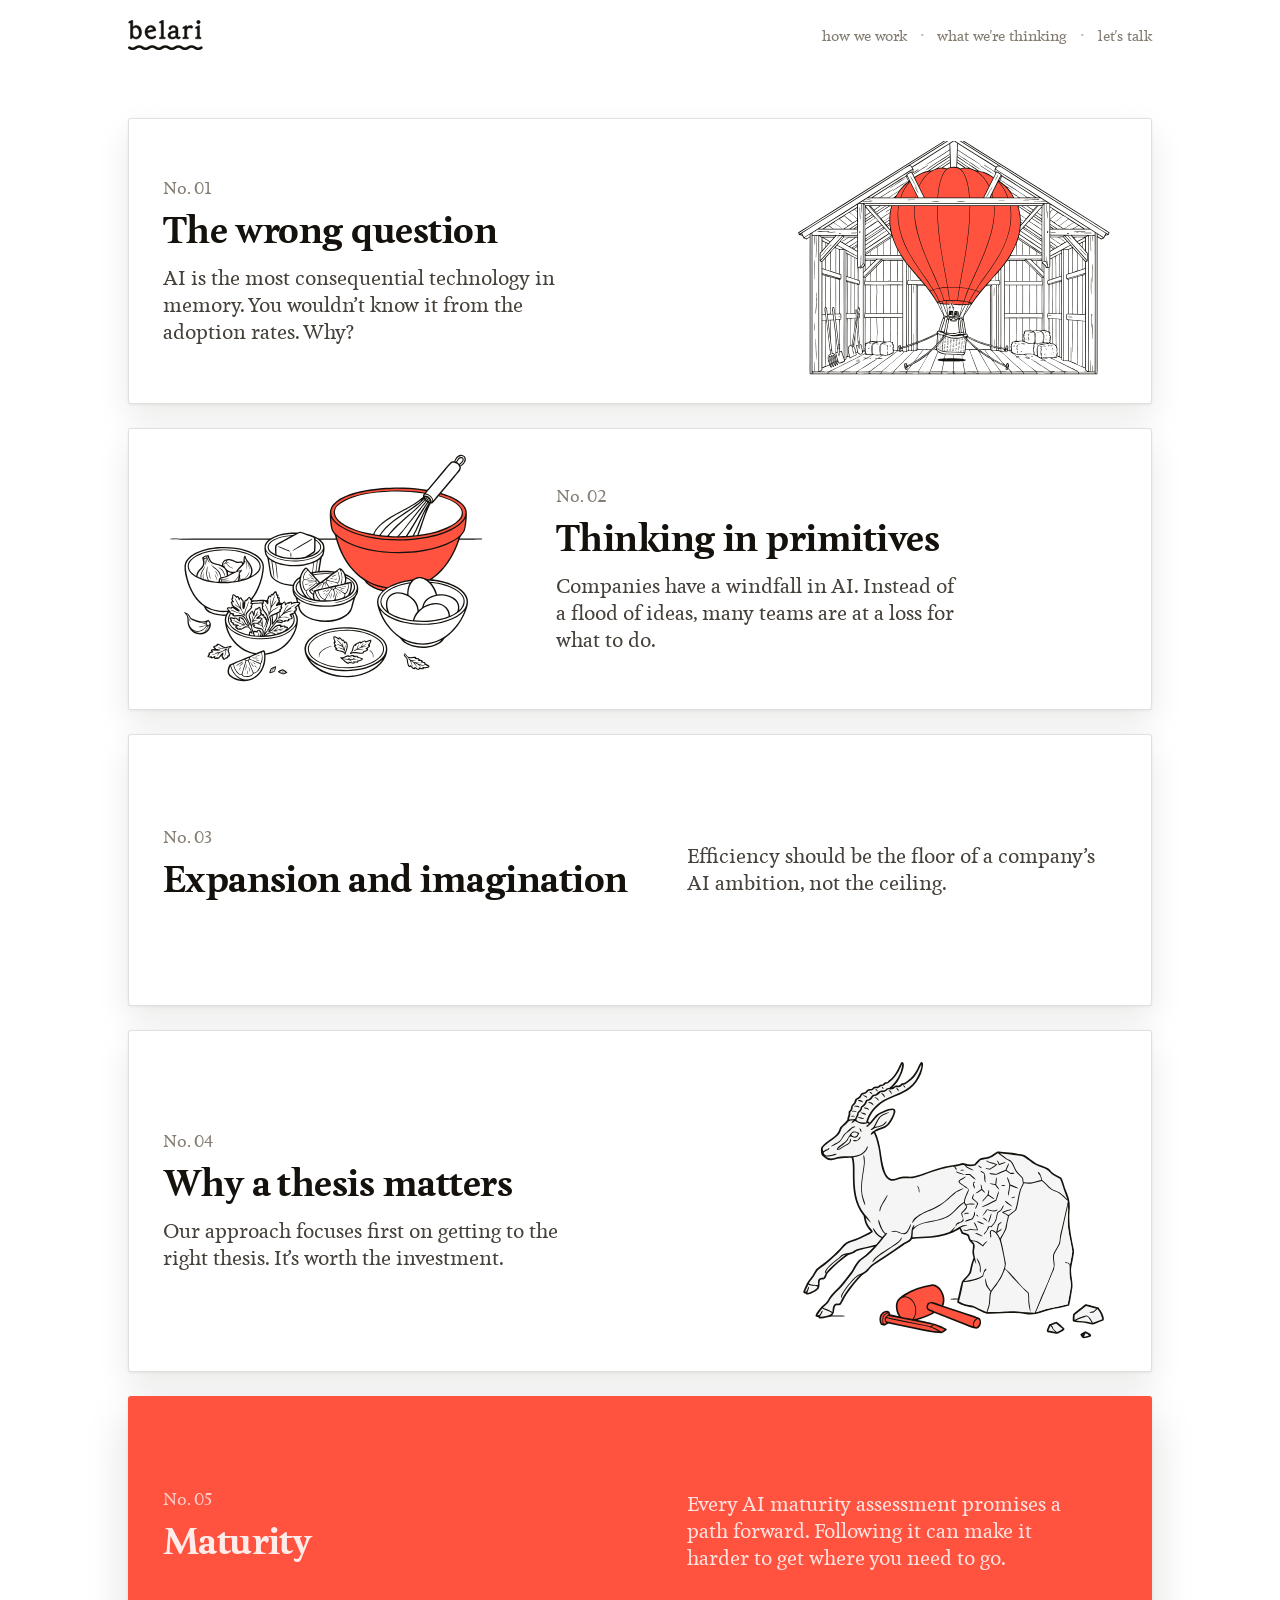
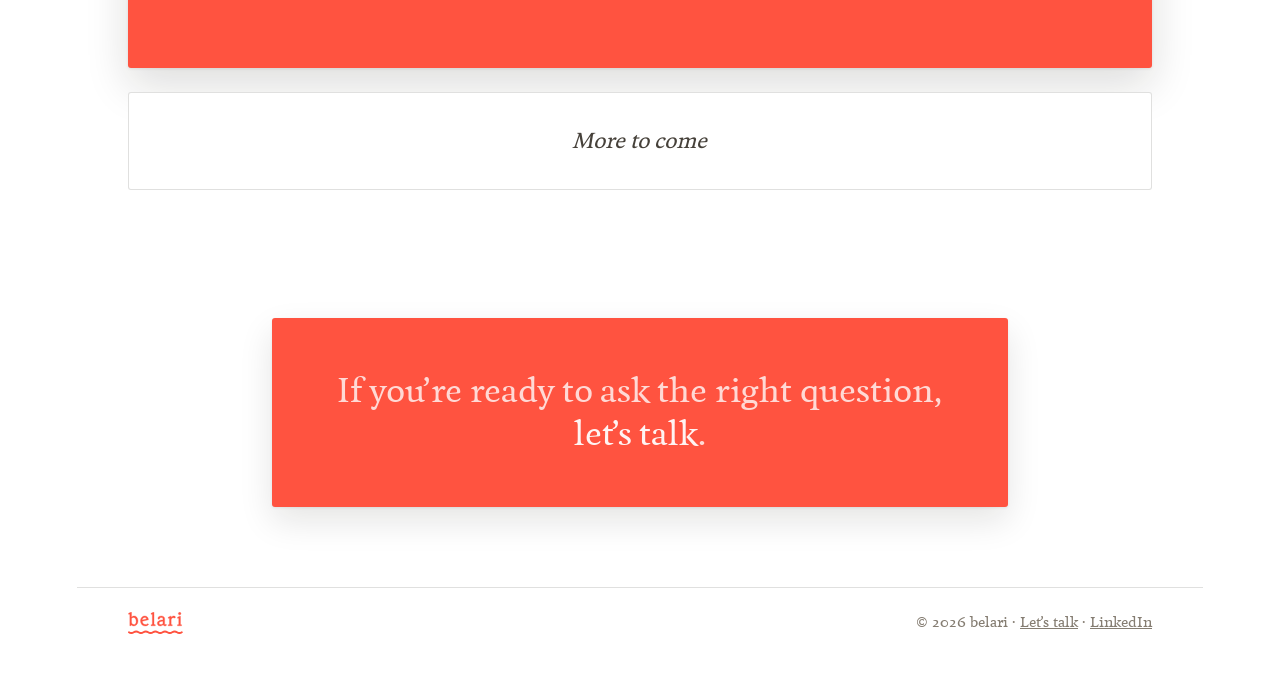
==== commit 1429771b: "Deploy 2026-08-24T03:12:59Z" ====
--- a/notes/index.html
+++ b/notes/index.html
@@ -23,11 +23,11 @@
   <meta name="twitter:title" content="Notes — belari" />
   <meta name="twitter:description" content="Notes on AI, strategy, and what companies are getting wrong." />
   <meta name="twitter:image" content="https://belari.ai/og.png" />
-  <script type="module" crossorigin src="/assets/notes-DpS009GU.js"></script>
-  <link rel="modulepreload" crossorigin href="/assets/nav-DyBBFaEG.js">
-  <link rel="modulepreload" crossorigin href="/assets/Page-BliqJHdx.js">
-  <link rel="modulepreload" crossorigin href="/assets/TalkCta-BaVC7n8t.js">
-  <link rel="stylesheet" crossorigin href="/assets/nav-BorKZzoY.css">
+  <script type="module" crossorigin src="/assets/notes-DYqMz5iG.js"></script>
+  <link rel="modulepreload" crossorigin href="/assets/nav-YH--LUI1.js">
+  <link rel="modulepreload" crossorigin href="/assets/Page-Q99rF9uG.js">
+  <link rel="modulepreload" crossorigin href="/assets/TalkCta-aICYMDUk.js">
+  <link rel="stylesheet" crossorigin href="/assets/nav-Tip3Ufd0.css">
   <script data-goatcounter="https://belari.goatcounter.com/count" async src="https://gc.zgo.at/count.js"></script>
 </head>
 <body>
--- a/assets/nav-Tip3Ufd0.css
+++ b/assets/nav-Tip3Ufd0.css
@@ -0,0 +1 @@
+@font-face{font-family:Feijoa;src:url(/assets/feijoa-medium-CCUOaHGe.woff2) format("woff2");font-weight:400 500;font-style:normal;font-display:swap}@font-face{font-family:Feijoa;src:url(/assets/feijoa-bold-Dv0kzkUl.woff2) format("woff2");font-weight:600 700;font-style:normal;font-display:swap}:root{--ths-ink: #15120D;--ths-ink-soft: #46413A;--ths-muted: #857D72;--ths-paper: #F7F6F1;--ths-surface: #FFFFFF;--ths-coral: #FF5340;--ths-accent: var(--ths-coral);--ths-on-accent: var(--ths-ink);--ths-rule: color-mix(in srgb, var(--ths-ink) 13%, transparent);--ths-rule-strong:color-mix(in srgb, var(--ths-ink) 22%, transparent);--ths-font-display: "Feijoa", Georgia, "Times New Roman", serif;--ths-font-head: "Feijoa", Georgia, "Times New Roman", serif;--ths-font-body: "Feijoa", Georgia, "Times New Roman", serif;--ths-font-label: ui-monospace, "SF Mono", Menlo, monospace;--ths-text-xs: .72rem;--ths-text-sm: .85rem;--ths-text-base:1.125rem;--ths-text-lg: 1.2rem;--ths-text-xl: clamp(1.3rem, 1.9vw, 1.7rem);--ths-h3: 1.1rem;--ths-h2: clamp(1.3rem, 1.9vw, 1.55rem);--ths-h1: clamp(2rem, 3.4vw, 2.7rem);--ths-display: clamp(2.8rem, 6.2vw, 4.75rem);--ths-leading: 1.6;--ths-leading-tight: 1.08;--ths-space-1: .25rem;--ths-space-2: .5rem;--ths-space-3: .75rem;--ths-space-4: 1rem;--ths-space-5: 1.5rem;--ths-space-6: 2rem;--ths-space-7: 3rem;--ths-space-8: clamp(2.5rem, 5vw, 4.5rem);--ths-measure: 40rem;--ths-maxw: 90rem;--ths-gutter: clamp(1.25rem, 4vw, 4rem);--ths-radius: 3px;--ths-shadow: 0 1px 2px color-mix(in srgb, var(--ths-ink) 4%, transparent), 0 10px 30px color-mix(in srgb, var(--ths-ink) 6%, transparent);--ths-bp-md: 820px}.ths-root{color:var(--ths-ink);background-color:var(--ths-paper);font-family:var(--ths-font-body);font-size:var(--ths-text-base);line-height:var(--ths-leading);-webkit-font-smoothing:antialiased;text-rendering:optimizeLegibility}.ths-root *{box-sizing:border-box}.ths-root a{color:inherit}.ths-root img{max-width:100%}.ths-root.ths-grain{background-image:url("data:image/svg+xml,%3Csvg%20xmlns='http://www.w3.org/2000/svg'%20width='200'%20height='200'%3E%3Cfilter%20id='d'%3E%3CfeTurbulence%20type='fractalNoise'%20baseFrequency='0.75'%20numOctaves='3'%20seed='4'%20stitchTiles='stitch'/%3E%3CfeComponentTransfer%3E%3CfeFuncA%20type='discrete'%20tableValues='0%200%200%200%200%200%20.10%20.18%20.28'/%3E%3C/feComponentTransfer%3E%3C/filter%3E%3Crect%20width='100%25'%20height='100%25'%20filter='url(%23d)'/%3E%3C/svg%3E");background-repeat:repeat}.ths-wrap,.ths-sheet{max-width:var(--ths-maxw);margin:0 auto;padding:0 var(--ths-gutter)}.ths-prose{max-width:var(--ths-measure)}.ths-prose>:last-child{margin-bottom:0}.ths-section{padding:var(--ths-space-7) 0}.ths-section--flush{padding:0}.ths-divider{border:0;border-top:1px solid var(--ths-rule);margin:0}.ths-grid3{display:grid;grid-template-columns:repeat(3,1fr);gap:clamp(1.75rem,4vw,4rem);align-items:start}.ths-grid3>*{min-width:0}@media(max-width:820px){.ths-grid3{grid-template-columns:1fr;gap:2.75rem}}.ths-split{display:grid;grid-template-columns:1.05fr .95fr;gap:clamp(2rem,6vw,5rem);align-items:start}.ths-split--hero{align-items:end;padding-top:clamp(3rem,6vw,5rem)}@media(max-width:820px){.ths-split{grid-template-columns:1fr;gap:1.25rem}}.ths-cols{display:grid;grid-template-columns:1fr 1fr;gap:2rem}.ths-cols ul{list-style:none;margin:0;padding:0}.ths-cols li{padding:.6rem 0;border-top:1px solid var(--ths-rule);color:var(--ths-ink-soft)}@media(max-width:680px){.ths-cols{grid-template-columns:1fr;gap:1rem}}.ths-rail{display:grid;grid-template-columns:minmax(7rem,12rem) 1fr;gap:clamp(1.5rem,4vw,4.5rem);border-top:1px solid var(--ths-rule);padding:var(--ths-space-6) 0}.ths-rail__label{font-family:var(--ths-font-label);text-transform:uppercase;letter-spacing:.15em;font-size:var(--ths-text-xs);color:var(--ths-muted);line-height:1.55}.ths-rail__num{display:block;font-size:.9rem;color:var(--ths-coral);letter-spacing:.1em;margin-top:.5rem;line-height:1;font-variant-numeric:tabular-nums}.ths-rail__body{max-width:var(--ths-measure)}.ths-rail__body>:last-child{margin-bottom:0}@media(max-width:820px){.ths-rail{grid-template-columns:1fr;gap:.65rem}}.ths-steps{list-style:none;counter-reset:step;margin:0;padding:0}.ths-steps__item{counter-increment:step;display:grid;grid-template-columns:1.8rem 1fr;gap:1.1rem;padding:.9rem 0;border-top:1px solid var(--ths-rule)}.ths-steps__item:first-child{border-top:0;padding-top:.2rem}.ths-steps__item:before{content:counter(step,decimal-leading-zero);font-family:var(--ths-font-label);font-size:.74rem;color:var(--ths-muted);font-variant-numeric:tabular-nums;padding-top:.3rem}.ths-steps__title{font-family:var(--ths-font-head);font-weight:600;font-size:1.02rem}.ths-steps__body{color:var(--ths-ink-soft)}.ths-heading{font-family:var(--ths-font-head);color:var(--ths-ink);letter-spacing:-.02em;margin:0}.ths-heading--display{font-family:var(--ths-font-display);font-size:var(--ths-display);line-height:var(--ths-leading-tight);letter-spacing:-.03em;font-weight:600}.ths-heading--1{font-size:var(--ths-h1);line-height:1.04;letter-spacing:-.025em;font-weight:600}.ths-heading--2{font-size:var(--ths-h2);line-height:1.12;font-weight:600}.ths-heading--3{font-size:var(--ths-h3);line-height:1.3;font-weight:600}.ths-lede{font-family:var(--ths-font-body);font-size:var(--ths-text-lg);line-height:1.5;color:var(--ths-ink-soft);max-width:var(--ths-measure);margin:0 0 1rem}.ths-text{margin:0 0 1rem}.ths-text:last-child{margin-bottom:0}.ths-eyebrow{font-family:var(--ths-font-label);text-transform:uppercase;letter-spacing:.16em;font-size:var(--ths-text-xs);color:var(--ths-muted);margin:0 0 1rem;display:block}.ths-eyebrow--accent{color:var(--ths-accent)}.ths-tag{font-family:var(--ths-font-label);display:inline-block;text-transform:uppercase;letter-spacing:.14em;font-size:var(--ths-text-xs);color:var(--ths-accent)}.ths-epigraph{font-family:var(--ths-font-body);font-style:italic;color:var(--ths-ink-soft);border-left:3px solid var(--ths-accent);padding-left:1rem;max-width:32rem;margin:1.4rem 0}.ths-wordmark,.ths-logomark{display:inline-block;line-height:0;color:var(--ths-ink);text-decoration:none}.ths-wordmark--accent{color:var(--ths-accent)}.ths-nav .ths-wordmark,.ths-nav .ths-logomark,.ths-footer .ths-wordmark,.ths-footer .ths-logomark{color:var(--ths-coral)}.ths-wordmark__svg,.ths-logomark__svg{display:block;width:auto}.ths-wordmark--sm .ths-wordmark__svg{height:22px}.ths-wordmark--md .ths-wordmark__svg{height:34px}.ths-wordmark--lg .ths-wordmark__svg{height:60px}.ths-logomark--sm .ths-logomark__svg{height:28px}.ths-logomark--md .ths-logomark__svg{height:44px}.ths-logomark--lg .ths-logomark__svg{height:72px}.ths-nav .ths-wordmark__svg{height:30px}.ths-wordmark--inline{--ths-inline-h: 1.34em;vertical-align:calc(var(--ths-inline-h) * -.37)}.ths-wordmark--inline .ths-wordmark__svg{height:var(--ths-inline-h)}.ths-logomark--inline{vertical-align:-.28em}.ths-logomark--inline .ths-logomark__svg{height:1.5em}.ths-nav{display:flex;justify-content:space-between;align-items:center;gap:1rem;flex-wrap:wrap;padding:1.25rem var(--ths-gutter);max-width:var(--ths-maxw);margin:0 auto}.ths-nav__links{display:flex;align-items:baseline;gap:.8rem}.ths-nav__links a{text-decoration:none;color:var(--ths-muted);font-size:var(--ths-text-sm)}.ths-nav__links a:hover{color:var(--ths-ink)}.ths-nav__sep{color:var(--ths-muted);opacity:.55;-webkit-user-select:none;user-select:none}.ths-nav--sticky{position:sticky;top:0;z-index:20;background:var(--ths-paper);border-bottom:1px solid var(--ths-rule)}.ths-nav__brand--mark,.ths-nav__label-short{display:none}@media(max-width:640px){.ths-nav{flex-wrap:nowrap;padding-block:.9rem;gap:.75rem}.ths-nav__brand--full{display:none}.ths-nav__brand--mark{display:inline-block}.ths-nav__links{gap:.55rem}.ths-nav__link--has-short .ths-nav__label-full{display:none}.ths-nav__link--has-short .ths-nav__label-short{display:inline}}.ths-footer{display:flex;justify-content:space-between;align-items:center;gap:1rem;flex-wrap:wrap;max-width:var(--ths-maxw);margin:5rem auto 0;padding:1.5rem var(--ths-gutter) 3rem;border-top:1px solid var(--ths-rule)}.ths-footer__meta{color:var(--ths-muted);font-size:var(--ths-text-sm)}.ths-footer__meta a{color:var(--ths-muted)}.ths-cta{display:inline-block;font-family:var(--ths-font-body);font-weight:500;text-decoration:none;color:var(--ths-accent);border-bottom:2px solid var(--ths-accent);padding-bottom:.2rem;line-height:1.2;cursor:pointer;background:none;border-top:0;border-left:0;border-right:0}.ths-cta:hover{color:var(--ths-ink);border-color:var(--ths-ink)}.ths-cta--block{margin-top:1.6rem}.ths-card{border:1px solid var(--ths-rule);border-radius:var(--ths-radius);padding:1.4rem 1.6rem;background:var(--ths-surface);max-width:var(--ths-measure)}.ths-card--raised{border-color:transparent;box-shadow:var(--ths-shadow)}.ths-card__title{margin:.4rem 0}.ths-notelist{border-top:1px solid var(--ths-rule);max-width:48rem}.ths-noterow{display:flex;justify-content:space-between;align-items:baseline;gap:1rem;padding:1.1rem 0;border-bottom:1px solid var(--ths-rule);text-decoration:none;color:inherit}.ths-noterow__title{margin:0;font-family:var(--ths-font-head);font-weight:600;font-size:1.05rem}.ths-noterow__meta{color:var(--ths-accent);font-family:var(--ths-font-label);font-size:var(--ths-text-xs);text-transform:uppercase;letter-spacing:.12em;white-space:nowrap}a.ths-noterow:hover .ths-noterow__title{color:var(--ths-accent)}.ths-manifesto{font-family:var(--ths-font-body);padding:clamp(2rem,5vw,4rem) 0}.ths-manifesto__cols>p{font-size:1.12rem;line-height:1.72;font-weight:500;margin:0 0 1.1rem;text-align:justify;-webkit-hyphens:auto;hyphens:auto}.ths-manifesto__cols>p:last-child{margin-bottom:0}.ths-manifesto__lede{font-size:1.28rem;line-height:1.5;color:var(--ths-ink);margin:0 0 1.1rem;font-weight:500}.ths-manifesto__close{font-weight:600;color:var(--ths-ink)}.ths-manifesto__cols{max-width:46rem;margin-inline:auto}.ths-manifesto__initial{float:left;font-family:var(--ths-font-display);font-weight:600;font-size:3.3em;line-height:.78;padding:.02em .22em 0 0}html,body,#root{margin:0;min-height:100%}body{background:var(--ths-paper)}.sr-only{position:absolute;width:1px;height:1px;padding:0;margin:-1px;overflow:hidden;clip:rect(0,0,0,0);white-space:nowrap;border:0}.site-root{min-height:100vh;overflow-x:clip;background:color-mix(in srgb,var(--ths-coral) 11%,white);--home-measure: 64rem}.site-root:not(.home-wash) .ths-nav,.site-root:not(.home-wash) .ths-wrap,.site-root:not(.home-wash) .ths-footer{max-width:calc(var(--home-measure) + 2 * var(--ths-gutter))}.hero{min-height:100vh;display:flex;flex-direction:column;padding:clamp(1.5rem,3vw,2.5rem) 0}.hero .hero-page{flex:1}.below{padding:clamp(2.5rem,5vw,4.5rem) 0}.below hr{margin:clamp(2.5rem,5vw,4rem) 0}.home-wash{--ths-accent: var(--ths-ink);--coral-light: color-mix(in srgb, var(--ths-coral) 11%, white);background:var(--ths-coral)}.home-wash .hero{justify-content:safe center;align-items:center;background:var(--ths-coral);margin-inline:calc(50% - 50vw);padding-inline:clamp(1.25rem,4vw,3rem)}.home-wash .hero-page{flex:0 1 auto;width:100%;max-width:48.5rem;background:#fff;border-radius:var(--ths-radius);padding:clamp(2rem,5vw,4rem) clamp(1.5rem,4vw,3.5rem);box-shadow:0 2px 8px color-mix(in srgb,var(--ths-ink) 8%,transparent),0 20px 50px color-mix(in srgb,var(--ths-ink) 12%,transparent)}.home-wash .hero-page .ths-manifesto{padding:0}.home-wash .hero-scroll{display:grid;place-items:center;width:max-content;margin:clamp(1.5rem,3vw,2.5rem) auto 0;padding:.35rem .5rem;border-radius:999px;color:var(--ths-ink-soft);transition:color .2s ease}.home-wash .hero-scroll:hover{color:var(--ths-ink)}.home-wash .hero-scroll:focus{outline:none}.home-wash .hero-scroll:focus-visible{outline:2px solid var(--ths-ink);outline-offset:3px}.home-wash .hero-scroll svg{display:block;animation:hero-cue-fade 2.6s ease-in-out infinite}@keyframes hero-cue-fade{0%,to{opacity:.35}50%{opacity:.9}}@media(prefers-reduced-motion:reduce){.home-wash .hero-scroll svg{animation:none;opacity:.7}}.home-wash #start{scroll-margin-top:5rem}@media(max-width:640px){.home-wash #start{scroll-margin-top:4rem}}@media(max-width:760px){.home-wash .hero{padding-bottom:min(36dvh,16rem)}}.home-wash .ths-manifesto__lede{font-size:clamp(1.35rem,3vw,1.85rem);line-height:1.24;font-weight:500;text-wrap:balance;margin-bottom:1.9rem}.home-wash .ths-manifesto__cols{max-width:42rem}.home-wash .ths-manifesto__cols>p{text-align:left;-webkit-hyphens:manual;hyphens:manual;text-wrap:pretty}.home-wash .ths-manifesto__close{margin-top:1.6rem}.home-wash .ths-manifesto .ths-wordmark,.home-wash .ths-manifesto .ths-logomark{color:var(--ths-coral)}.home-wash .home-nav{position:fixed;top:0;left:0;right:0;z-index:30;background:var(--ths-coral);padding-inline:var(--ths-gutter);transform:translateY(-100%);transition:transform .35s ease}.home-wash .home-nav--show{transform:translateY(0)}.home-wash .home-nav .ths-nav{max-width:var(--home-measure);padding-inline:0}.home-wash .home-nav .ths-wordmark,.home-wash .home-nav .ths-logomark,.home-wash .ths-footer .ths-wordmark,.home-wash .ths-footer .ths-logomark,.home-wash .ths-nav__links a,.home-wash .ths-footer__meta,.home-wash .ths-footer__meta a,.home-wash .ths-nav__sep{color:var(--coral-light)}.home-wash .ths-nav__links a{font-weight:500}.home-wash .ths-nav__links a:hover,.home-wash .ths-footer__meta a:hover{color:color-mix(in srgb,var(--coral-light) 55%,white)}.home-wash .ths-footer{border-top-color:color-mix(in srgb,var(--coral-light) 28%,transparent)}.home-wash .ths-footer{max-width:var(--home-measure);padding-inline:0}.home-rail .rail-row{border-top:1px solid var(--ths-rule);padding:clamp(2rem,4vw,3.25rem) 0}.home-rail .rail-body{max-width:52rem}.home-rail .rail-orient{font-family:var(--ths-font-display);font-size:clamp(1.3rem,2.2vw,1.7rem);line-height:1.42;color:var(--ths-ink-soft);margin:0;text-wrap:pretty}.home-rail .rail-orient strong{font-weight:600;color:var(--ths-ink)}.home-rail .rail-orient em{font-style:italic}.home-rail .rail-orient+.rail-orient{margin-top:1.15em}@media(min-width:821px){.home-rail .rail-row--orient .rail-body{margin-inline:auto}}.beliefs-sea{margin-inline:calc(50% - 50vw);background:var(--ths-coral);padding:clamp(2.5rem,5vw,4.5rem) var(--ths-gutter)}.beliefs-inner{max-width:var(--home-measure);margin-inline:auto}.beliefs-list{display:flex;flex-direction:column;background:#fff;border-radius:var(--ths-radius);box-shadow:0 1px 3px color-mix(in srgb,var(--ths-ink) 7%,transparent),0 14px 34px color-mix(in srgb,var(--ths-ink) 11%,transparent)}.belief-row{position:relative;display:grid;grid-template-columns:1fr 1fr;gap:clamp(1.5rem,4vw,3.5rem);align-items:center;padding:clamp(1.75rem,3.5vw,2.75rem);overflow:visible}.belief-row+.belief-row{border-top:1px solid var(--ths-rule)}.belief-row:nth-of-type(2n) .belief-figure{order:2}.beliefs-list__head{padding:clamp(1.5rem,3vw,2.25rem) clamp(1.75rem,3.5vw,2.75rem);border-bottom:1px solid var(--ths-rule)}.beliefs-list__head .ths-heading--2{margin:0}.belief-copy__num{font-family:var(--ths-font-display);font-weight:600;font-size:1.5rem;line-height:1;color:var(--ths-coral);font-variant-numeric:tabular-nums;display:block;margin-bottom:.6rem}.belief-copy .ths-heading--3{font-size:clamp(1.25rem,2.2vw,1.7rem);line-height:1.1;margin:0 0 1rem}.belief-copy .ths-text{color:var(--ths-ink-soft);font-size:1rem;line-height:1.55;margin:0}.belief-figure{position:relative;align-self:stretch;min-height:17rem;border-radius:var(--ths-radius);background:color-mix(in srgb,var(--ths-coral) 7%,white);display:grid;place-items:center;padding:1.25rem}.belief-figure__caption{font-family:var(--ths-font-head);font-style:italic;font-size:.98rem;line-height:1.4;text-align:center;max-width:24ch;color:color-mix(in srgb,var(--ths-ink) 50%,white)}.belief-figure__img{display:block;width:100%;height:auto;margin-top:clamp(-4.5rem,-7vw,-6rem)}.belief-figure--art{background:transparent;padding:0}.belief-figure--art .belief-figure__img{width:100%;height:auto;margin:0}@media(max-width:760px){.belief-row{grid-template-columns:1fr;gap:1.5rem}.belief-row:nth-of-type(2n) .belief-figure,.belief-row:nth-of-type(odd) .belief-figure{order:1}.belief-figure{min-height:13rem}}.home-rail .rail-row--contact{border-top:1px solid var(--ths-rule-strong)}.home-rail .rail-row--contact .ths-heading{font-size:clamp(1.5rem,2.6vw,2.05rem);line-height:var(--ths-leading-tight);margin:0;text-wrap:balance}.home-rail .contact-link{color:inherit;text-decoration:none;display:grid;grid-template-columns:1fr auto 1fr;align-items:center;column-gap:clamp(1.1rem,2.5vw,1.75rem);transition:color .18s ease}.home-rail .contact-link:hover{color:var(--ths-coral)}.home-rail .contact-link:hover .contact-talk__art{transform:translateY(-3px)}.home-rail .contact-link:focus{outline:none}.home-rail .contact-link:focus-visible{outline:2px solid var(--ths-ink);outline-offset:4px}.home-rail .rail-row--contact .ths-text{color:var(--ths-ink-soft);max-width:var(--ths-measure);margin:0 0 1.75rem}.contact-grid{display:flex;flex-direction:column}.contact-explore{display:grid;grid-template-columns:1fr 1fr;padding-bottom:clamp(1.75rem,3.5vw,2.5rem)}.contact-explore__item{display:flex;flex-direction:column;align-items:center;text-align:center;gap:clamp(1rem,2vw,1.4rem);padding:clamp(.5rem,1.5vw,1rem) clamp(1rem,3vw,2.5rem);text-decoration:none;color:var(--ths-ink)}.contact-explore__item+.contact-explore__item{border-left:1px solid var(--ths-rule)}.contact-explore__art{height:clamp(96px,13vw,144px);width:auto;transition:transform .18s ease}.contact-explore__item:hover .contact-explore__art{transform:translateY(-3px)}.contact-explore__label{font-family:var(--ths-font-head);font-size:clamp(1.15rem,1.8vw,1.4rem);line-height:1.15;transition:color .18s ease}.contact-explore__item:hover .contact-explore__label{color:var(--ths-coral)}.contact-explore__item:focus{outline:none}.contact-explore__item:focus-visible{outline:2px solid var(--ths-ink);outline-offset:4px;border-radius:var(--ths-radius)}.contact-talk{border-top:1px solid var(--ths-rule);padding-top:clamp(1.75rem,3.5vw,2.5rem);text-align:center}.contact-talk__art{justify-self:end;width:clamp(96px,12vw,136px);height:auto;transition:transform .18s ease}@media(max-width:640px){.home-rail .contact-link{grid-template-columns:1fr;row-gap:1rem;justify-items:center}.contact-talk__art{justify-self:center}}@media(max-width:640px){.contact-explore{grid-template-columns:1fr;row-gap:clamp(1.5rem,5vw,2rem)}.contact-explore__item+.contact-explore__item{border-left:0;border-top:1px solid var(--ths-rule);padding-top:clamp(1.5rem,5vw,2rem)}}.home-wash .below{margin-inline:calc(50% - 50vw);padding:clamp(2.5rem,5vw,4.5rem) var(--ths-gutter) clamp(3rem,6vw,5rem);background:var(--ths-coral)}.home-rail{max-width:var(--home-measure);margin-inline:auto;display:flex;flex-direction:column;gap:clamp(1rem,2vw,1.75rem)}.home-rail .rail-row{border-top:0;background:#fff;border-radius:var(--ths-radius);box-shadow:0 1px 3px color-mix(in srgb,var(--ths-ink) 7%,transparent),0 14px 34px color-mix(in srgb,var(--ths-ink) 11%,transparent);padding:clamp(1.75rem,3.5vw,2.75rem) clamp(1.6rem,3.5vw,2.75rem)}.home-rail .rail-row--contact{border-top:0}.site-root.approach-page{background:#fff}.approach-page .ths-nav .ths-wordmark{color:var(--ths-ink)}.approach-headline .ths-heading--1{color:var(--ths-coral);margin-bottom:clamp(1.25rem,3vw,2rem);max-width:var(--ths-measure)}@media(min-width:821px){.approach-headline .ths-heading--1,.approach-headline .ths-lede{margin-inline:auto}}.approach-page .flow-heading{max-width:60rem;margin-inline:auto}.flow{max-width:60rem;margin:clamp(1.5rem,3vw,2.25rem) auto 0;--lx: 23%;--rx: 77%;--trace: 2px}.flow__label{display:inline-block;background:#fff;border-radius:var(--ths-radius);box-shadow:0 1px 2px color-mix(in srgb,var(--ths-ink) 6%,transparent),0 6px 18px color-mix(in srgb,var(--ths-ink) 8%,transparent);padding:.5rem .95rem;margin:0;font-family:var(--ths-font-head);font-size:1rem;color:var(--ths-ink-soft);line-height:1.2}.flow__label b{font-weight:600;font-style:normal;color:var(--ths-coral)}.flow__label em{font-style:italic}.flow__step{display:flex}.flow__step--right{justify-content:flex-end}.flow__card{width:46%;background:#fff;border-radius:var(--ths-radius);box-shadow:0 1px 3px color-mix(in srgb,var(--ths-ink) 7%,transparent),0 14px 34px color-mix(in srgb,var(--ths-ink) 10%,transparent);padding:clamp(1.2rem,2.4vw,1.5rem)}.flow__num{display:block;font-family:var(--ths-font-head);font-weight:600;color:var(--ths-coral);font-size:.9rem;letter-spacing:.06em;font-variant-numeric:tabular-nums;margin-bottom:.45rem}.flow__title{font-family:var(--ths-font-head);font-weight:700;letter-spacing:-.01em;margin:0 0 .5rem;font-size:1.2rem}.flow__body{color:var(--ths-ink-soft);margin:0;font-size:.96rem;line-height:1.5}.flow__body+.flow__body{margin-top:.9em}.flow__em{color:var(--ths-coral)}.flow__thesis{background:var(--ths-coral);color:#fff;border-radius:var(--ths-radius);box-shadow:0 1px 3px color-mix(in srgb,var(--ths-ink) 8%,transparent),0 16px 40px color-mix(in srgb,var(--ths-coral) 26%,transparent);padding:clamp(1.5rem,3vw,1.9rem) clamp(1.5rem,3vw,2rem);display:grid;grid-template-columns:1fr 1.15fr;gap:clamp(1.2rem,3vw,2.4rem);align-items:center}.flow__eyebrow{display:block;font-family:var(--ths-font-head);font-style:italic;font-size:1rem;margin-bottom:.4rem;color:color-mix(in srgb,var(--ths-coral) 22%,white)}.flow__thesis .flow__num{color:color-mix(in srgb,var(--ths-coral) 22%,white)}.flow__thesis .flow__title{color:#fff;font-size:clamp(1.3rem,2.4vw,1.5rem);margin:0}.flow__thesis .flow__body{color:color-mix(in srgb,var(--ths-coral) 14%,white)}.flow__thesis .flow__body a{color:inherit;text-decoration:underline;text-decoration-thickness:1px;text-underline-offset:3px}.flow__thesis .flow__body a:hover{opacity:.8}.flow__link{position:relative;height:2.8rem}.flow__link i{position:absolute;background:var(--ths-coral);display:block}.flow__link .v{width:var(--trace)}.flow__link .h{height:var(--trace)}.flow__link--lr .a{left:calc(var(--lx) - 1px);top:0;height:50%}.flow__link--lr .b{left:var(--lx);width:calc(var(--rx) - var(--lx));top:calc(50% - 1px)}.flow__link--lr .c{left:calc(var(--rx) - 1px);top:50%;height:50%}.flow__link--rl .a{left:calc(var(--rx) - 1px);top:0;height:50%}.flow__link--rl .b{left:var(--lx);width:calc(var(--rx) - var(--lx));top:calc(50% - 1px)}.flow__link--rl .c{left:calc(var(--lx) - 1px);top:50%;height:50%}.flow__link--dr .a{left:calc(var(--rx) - 1px);top:0;height:100%}.flow__link--dl .a{left:calc(var(--lx) - 1px);top:0;height:100%}.flow__marker{width:46%;display:flex;justify-content:center}.flow__step{align-items:center}.flow__step--fig.flow__step--left{justify-content:space-between}.flow__step--fig.flow__step--right{justify-content:space-between;flex-direction:row-reverse}.flow__figure{margin:0;width:46%;display:flex;align-items:center;justify-content:center}.flow__figure img{max-width:min(72%,216px);max-height:12.5rem;width:auto;height:auto;display:block}@media(max-width:720px){.flow__card{width:100%}.flow__thesis{grid-template-columns:1fr;gap:1rem}.flow__link{height:2rem}.flow__link i{display:none}.flow__link .a{display:block;left:calc(50% - 1px);top:0;height:100%;width:var(--trace)}.flow__marker{width:100%;justify-content:center}.flow__step--fig{flex-direction:column;gap:2.3rem;background:#fff;border-radius:var(--ths-radius);box-shadow:0 1px 3px color-mix(in srgb,var(--ths-ink) 7%,transparent),0 14px 34px color-mix(in srgb,var(--ths-ink) 10%,transparent);padding:clamp(1.2rem,2.4vw,1.5rem);align-items:stretch}.flow__step--fig.flow__step--right{flex-direction:column}.flow__step--fig .flow__card{box-shadow:none;background:transparent;padding:0;border-radius:0}.flow__figure{width:100%}.flow__figure img{width:min(50%,190px)}}.site-root.talk-page{background:#fff}.talk-page .ths-nav .ths-wordmark{color:var(--ths-ink)}.talk-page .talk-headline{display:flex;align-items:center;justify-content:space-between;flex-wrap:wrap;column-gap:clamp(2rem,6vw,4.5rem);row-gap:clamp(1.5rem,4vw,2rem);padding-bottom:0}.talk-headline__lead{min-width:0}.talk-page .talk-headline .ths-heading--1{margin-bottom:clamp(1.25rem,3vw,2rem)}.talk-page .ths-divider{margin:clamp(2rem,4.5vw,3rem) 0}.talk-page .talk-body{padding-top:0}.talk-body__grid{display:grid;grid-template-columns:minmax(14rem,18rem) 1fr;gap:clamp(2rem,5vw,4.5rem);align-items:start}.talk-contact{display:flex;flex-direction:column;align-items:flex-start;gap:1rem}.talk-contact__photo-cell{align-self:stretch}.talk-contact__photo{width:100%;height:auto;aspect-ratio:5 / 4;object-fit:cover;display:block;border-radius:var(--ths-radius)}.talk-contact__byline{align-self:stretch;display:flex;align-items:center;justify-content:space-between;gap:.75rem}.talk-contact__name{margin:0;color:var(--ths-ink);font-size:1.15rem;line-height:1.1}.talk-contact .talk-contact__linkedin{display:grid;place-items:center;color:var(--ths-coral);transition:color .18s ease}.talk-contact .talk-contact__linkedin svg{display:block;width:1.25rem;height:1.25rem}.talk-contact .talk-contact__linkedin:hover{color:var(--ths-ink)}.talk-contact .talk-contact__linkedin:focus{outline:none}.talk-contact .talk-contact__linkedin:focus-visible{outline:2px solid var(--ths-ink);outline-offset:3px;border-radius:3px}.talk-page .talk-headline__sub{margin-bottom:0}.talk-page .talk-mail{display:inline-block;flex:none;background:var(--ths-coral);color:color-mix(in srgb,var(--ths-coral) 8%,white);font-family:var(--ths-font-head);font-size:clamp(1.15rem,2.2vw,1.5rem);line-height:1;text-decoration:none;padding:clamp(.8rem,1.7vw,1.05rem) clamp(1.15rem,2.6vw,1.6rem);border-radius:var(--ths-radius);box-shadow:0 1px 3px color-mix(in srgb,var(--ths-ink) 7%,transparent),0 14px 34px color-mix(in srgb,var(--ths-ink) 11%,transparent);transition:transform .2s ease,box-shadow .2s ease}.talk-page .talk-mail:hover{transform:translateY(-2px);box-shadow:0 2px 6px color-mix(in srgb,var(--ths-ink) 9%,transparent),0 20px 46px color-mix(in srgb,var(--ths-ink) 15%,transparent)}.talk-page .talk-mail:focus{outline:none}.talk-page .talk-mail:focus-visible{outline:2px solid #fff;outline-offset:-6px}.talk-bio{max-width:var(--ths-measure)}.talk-bio .ths-text{color:var(--ths-ink-soft)}.talk-bio .ths-text.talk-bio__lead{color:var(--ths-ink);font-size:1.14rem;line-height:1.5}.talk-bio .ths-text:last-of-type{margin-bottom:0}@media(max-width:720px){.talk-body__grid{grid-template-columns:1fr;gap:clamp(1.5rem,5vw,2rem)}.talk-contact{max-width:20rem}}.talk-cta{margin-top:clamp(3rem,7vw,5rem);display:flex;justify-content:center}.talk-cta .talk-cta__link{display:block;width:100%;max-width:46rem;text-align:center;background:var(--ths-coral);border-radius:var(--ths-radius);padding:clamp(2rem,5vw,3.25rem) clamp(1.75rem,4vw,3rem);text-decoration:none;font-family:var(--ths-font-head);font-size:clamp(1.35rem,2.8vw,2rem);line-height:1.32;text-wrap:pretty;color:color-mix(in srgb,var(--ths-coral) 22%,white);box-shadow:0 1px 3px color-mix(in srgb,var(--ths-ink) 7%,transparent),0 14px 34px color-mix(in srgb,var(--ths-ink) 11%,transparent);transition:transform .2s ease,box-shadow .2s ease}.talk-cta .talk-cta__link strong{font-weight:inherit;color:color-mix(in srgb,var(--ths-coral) 7%,white)}.talk-cta .talk-cta__link:hover{transform:translateY(-2px);box-shadow:0 2px 6px color-mix(in srgb,var(--ths-ink) 9%,transparent),0 20px 46px color-mix(in srgb,var(--ths-ink) 15%,transparent)}.talk-cta .talk-cta__link:hover strong{text-decoration:underline;text-underline-offset:4px}.talk-cta .talk-cta__link:focus{outline:none}.talk-cta .talk-cta__link:focus-visible{outline:2px solid #fff;outline-offset:-8px}.site-root.notes-page{background:var(--ths-surface)}.notes-page .ths-nav .ths-wordmark{color:var(--ths-ink)}.notes-page .ths-heading--1{margin-bottom:clamp(1.25rem,3vw,2rem)}.notes-grid{display:grid;grid-template-columns:repeat(2,1fr);gap:clamp(1rem,2.2vw,1.5rem)}.tl-card{display:flex;flex-direction:column;min-height:17rem;background:var(--ths-surface);border:1px solid var(--ths-rule);border-radius:var(--ths-radius);box-shadow:0 1px 3px color-mix(in srgb,var(--ths-ink) 6%,transparent),0 14px 34px color-mix(in srgb,var(--ths-ink) 9%,transparent);padding:clamp(1.5rem,3vw,2rem) clamp(1.5rem,3vw,2.1rem);text-decoration:none;color:inherit;transition:box-shadow .2s ease,border-color .2s ease}a.tl-card:hover{border-color:var(--ths-rule-strong);box-shadow:0 2px 6px color-mix(in srgb,var(--ths-ink) 8%,transparent),0 20px 44px color-mix(in srgb,var(--ths-ink) 13%,transparent)}a.tl-card:hover .tl-title{color:var(--ths-coral)}a.tl-card:focus{outline:none}a.tl-card:focus-visible{outline:2px solid var(--ths-ink);outline-offset:3px}.tl-date{font-family:var(--ths-font-head);color:var(--ths-muted);font-size:.98rem;font-variant-numeric:lining-nums;margin:0 0 .7rem}.tl-title{font-family:var(--ths-font-head);font-weight:600;font-size:clamp(1.2rem,1.8vw,1.45rem);line-height:1.18;letter-spacing:-.015em;margin:0 0 .55rem}.tl-preview{color:var(--ths-ink-soft);font-size:1.02rem;line-height:1.5;margin:0;display:-webkit-box;-webkit-box-orient:vertical;-webkit-line-clamp:4;overflow:hidden}.tl-card.tl-more{grid-column:1 / -1;min-height:0;box-shadow:none;align-items:center;justify-content:center;font-family:var(--ths-font-head);font-style:italic;font-size:clamp(1.1rem,1.6vw,1.3rem);color:var(--ths-ink-soft);margin:0}.tl-card--art{grid-column:1 / -1;display:grid;grid-template-columns:1.6fr 1fr;padding:0;overflow:hidden}.tl-card--art .tl-card__text{display:flex;flex-direction:column;padding:clamp(1.5rem,3vw,2rem) clamp(1.5rem,3vw,2.1rem)}.tl-card__art{margin:0;background:var(--ths-surface);display:grid;place-items:center;padding:clamp(1rem,2vw,1.4rem)}.tl-card__art img{display:block;width:100%;max-width:20rem;height:auto}.tl-card--art-reverse{grid-template-columns:1fr 1.6fr}.tl-card--art-reverse .tl-card__text{order:2}.tl-card--art-reverse .tl-card__art{order:1}.tl-card.tl-featured{--pale: color-mix(in srgb, var(--ths-coral) 11%, white);background:var(--ths-coral);border-color:transparent;color:var(--pale);box-shadow:0 1px 3px color-mix(in srgb,var(--ths-ink) 8%,transparent),0 18px 44px color-mix(in srgb,var(--ths-ink) 14%,transparent)}.tl-card.tl-featured.tl-card--art{background:var(--ths-surface);border:0}.tl-card.tl-featured.tl-card--art .tl-card__text{background:var(--ths-coral)}.tl-card--wide{grid-column:1 / -1;display:grid;grid-template-columns:1.1fr 1fr;align-items:center;column-gap:clamp(1.75rem,4vw,3.5rem)}.tl-card__lead{display:flex;flex-direction:column}.tl-card--art .tl-title,.tl-card--wide .tl-title{font-size:clamp(1.55rem,2.7vw,2.25rem);line-height:1.12;margin-bottom:.9rem}.tl-card--art .tl-preview,.tl-card--wide .tl-preview{font-size:clamp(1.12rem,1.5vw,1.4rem);line-height:1.4;-webkit-line-clamp:3;max-width:34ch}.tl-card--art .tl-card__text{justify-content:center}.tl-card.tl-featured .tl-date{color:color-mix(in srgb,var(--ths-coral) 30%,white)}.tl-card.tl-featured .tl-title{color:var(--pale)}.tl-card.tl-featured .tl-preview{color:color-mix(in srgb,var(--ths-coral) 18%,white)}a.tl-card.tl-featured:hover{border-color:transparent;box-shadow:0 2px 8px color-mix(in srgb,var(--ths-ink) 10%,transparent),0 24px 52px color-mix(in srgb,var(--ths-ink) 18%,transparent)}a.tl-card.tl-featured:hover .tl-title{color:var(--pale)}a.tl-card.tl-featured:focus-visible{outline-color:var(--pale)}.note-read{max-width:var(--ths-measure);margin:0 auto}.note-title{font-family:var(--ths-font-display);font-weight:600;letter-spacing:-.025em;font-size:clamp(2rem,3.6vw,2.9rem);line-height:1.05;margin:.7rem 0 .5rem}.note-meta{font-family:var(--ths-font-head);color:var(--ths-muted);font-size:.98rem;margin:0 0 2rem}.site-root.note-page{background:var(--ths-surface)}.note-page .ths-nav .ths-wordmark{color:var(--ths-ink)}.note-masthead{--pale: color-mix(in srgb, var(--ths-coral) 11%, white);background:var(--ths-coral);border-radius:var(--ths-radius);padding:clamp(1.75rem,4vw,2.6rem) clamp(1.6rem,4vw,2.4rem);margin-bottom:clamp(1.75rem,4vw,2.4rem);box-shadow:0 1px 3px color-mix(in srgb,var(--ths-ink) 7%,transparent),0 14px 34px color-mix(in srgb,var(--ths-ink) 11%,transparent)}.note-masthead--art{display:grid;grid-template-columns:1.3fr 1fr;padding:0;overflow:hidden}.note-masthead__text{align-self:center;padding:clamp(1.75rem,4vw,2.6rem) clamp(1.6rem,4vw,2.4rem)}.note-masthead__art{margin:0;background:var(--ths-surface);display:grid;place-items:center;padding:clamp(1rem,2.5vw,1.5rem)}.note-masthead__art img{display:block;width:100%;height:auto}.note-masthead .note-title{color:var(--pale);margin-top:.5rem}.note-masthead .note-meta{color:color-mix(in srgb,var(--ths-coral) 30%,white);margin:.6rem 0 0}.note-lede{font-size:1.32rem;line-height:1.52;color:var(--ths-ink-soft);margin:0 0 1.6rem}.note-lede em{font-style:italic}.note-levels{margin:0 0 1.4rem;padding-left:1.4rem;border-left:1px solid var(--ths-rule)}.note-levels p{margin:0 0 .9rem;line-height:1.7}.note-levels p:last-child{margin-bottom:0}.note-levels strong{font-weight:600}@media(max-width:640px){.note-levels{padding-left:1rem}}.note-body p{margin:0 0 1.4rem;line-height:1.74}.note-body p:last-child{margin-bottom:0}.note-body em{font-style:italic}.note-body strong{font-weight:600}.note-h2{font-family:var(--ths-font-head);font-weight:600;font-size:clamp(1.28rem,2vw,1.45rem);line-height:1.2;letter-spacing:-.015em;color:var(--ths-ink);margin:3.1rem 0 1rem}.note-body>.note-h2:first-child{margin-top:1rem}.note-list{list-style:none;margin:1.5rem 0 1.6rem;padding:0;counter-reset:note-list}.note-list>li{counter-increment:note-list;position:relative;padding-left:2.3rem;margin:0 0 1.4rem}.note-list>li:last-child{margin-bottom:0}.note-list>li:before{content:counter(note-list) ".";position:absolute;left:0;top:0;font-family:var(--ths-font-head);font-weight:600;font-variant-numeric:tabular-nums;line-height:1.74;color:var(--ths-coral)}.note-list p{margin:0 0 1rem;line-height:1.74}.note-list p:last-child{margin-bottom:0}.note-list strong{font-weight:600}.note-list--tight>li{margin-bottom:.7rem}.note-inset{margin:2.8rem auto;max-width:34rem;padding:0;border:0;font-family:var(--ths-font-head);font-style:italic;font-size:clamp(1.7rem,3.4vw,2.2rem);line-height:1.18;letter-spacing:-.015em;color:var(--ths-coral);text-align:center;text-wrap:balance}.endmark{color:var(--ths-coral);line-height:0;white-space:nowrap}.endmark svg{display:inline-block;width:1.05em;height:1.05em;margin-left:.34em;vertical-align:-.16em}.note-close{margin-top:4rem;padding-top:2.25rem;border-top:1px solid var(--ths-rule-strong)}.note-close__cue{font-family:var(--ths-font-head);font-size:clamp(1.85rem,3.4vw,2.4rem);line-height:1.08;letter-spacing:-.02em;color:var(--ths-ink);margin:0 0 1.4rem;text-wrap:balance}.note-close__line{font-family:var(--ths-font-head);font-size:1.2rem;line-height:1.4;color:var(--ths-ink-soft);margin:0}.note-close__mail{color:var(--ths-coral);text-decoration:none;border-bottom:1px solid color-mix(in srgb,var(--ths-coral) 30%,transparent);padding-bottom:2px;white-space:nowrap;transition:color .18s ease,border-color .18s ease}.note-close__mail:hover{color:var(--ths-ink);border-color:var(--ths-ink)}.note-close__mail:focus{outline:none}.note-close__mail:focus-visible{outline:2px solid var(--ths-ink);outline-offset:4px}.note-onward{margin-top:3.25rem;padding-top:1.2rem;border-top:1px solid var(--ths-rule)}.note-onward__label{font-family:var(--ths-font-head);font-style:italic;color:var(--ths-muted);font-size:1rem;margin:0 0 .8rem}.note-onward__link{display:flex;justify-content:space-between;align-items:baseline;gap:1rem;text-decoration:none;color:inherit;padding:.7rem 0;border-top:1px solid var(--ths-rule)}.note-onward__link:first-of-type{border-top:0}.note-onward__link:hover .o-title{color:var(--ths-coral)}.note-onward__link:focus{outline:none}.note-onward__link:focus-visible{outline:2px solid var(--ths-ink);outline-offset:3px;border-radius:2px}.note-onward .o-title{font-family:var(--ths-font-head);font-weight:600;font-size:1.08rem}.note-onward .o-part{font-family:var(--ths-font-head);font-style:italic;color:var(--ths-muted);font-size:.92rem;white-space:nowrap}.note-back{display:inline-block;margin-top:1.8rem;font-family:var(--ths-font-head);font-style:italic;color:var(--ths-muted);text-decoration:none}.note-back:hover{color:var(--ths-coral)}.note-back:focus{outline:none}.note-back:focus-visible{outline:2px solid var(--ths-ink);outline-offset:3px;border-radius:2px}@media(max-width:680px){.note-list>li{padding-left:1.9rem}.notes-grid,.tl-card--art{grid-template-columns:1fr}.tl-card--art-reverse .tl-card__text,.tl-card--art-reverse .tl-card__art{order:initial}.tl-card--wide{grid-template-columns:1fr;row-gap:.55rem}.tl-card__art{padding:1.1rem 1.4rem}.tl-card__art img{max-width:18rem}.note-masthead--art{grid-template-columns:1fr}.note-masthead__art{padding:1.25rem 1.5rem}.note-masthead__art img{max-width:22rem}}
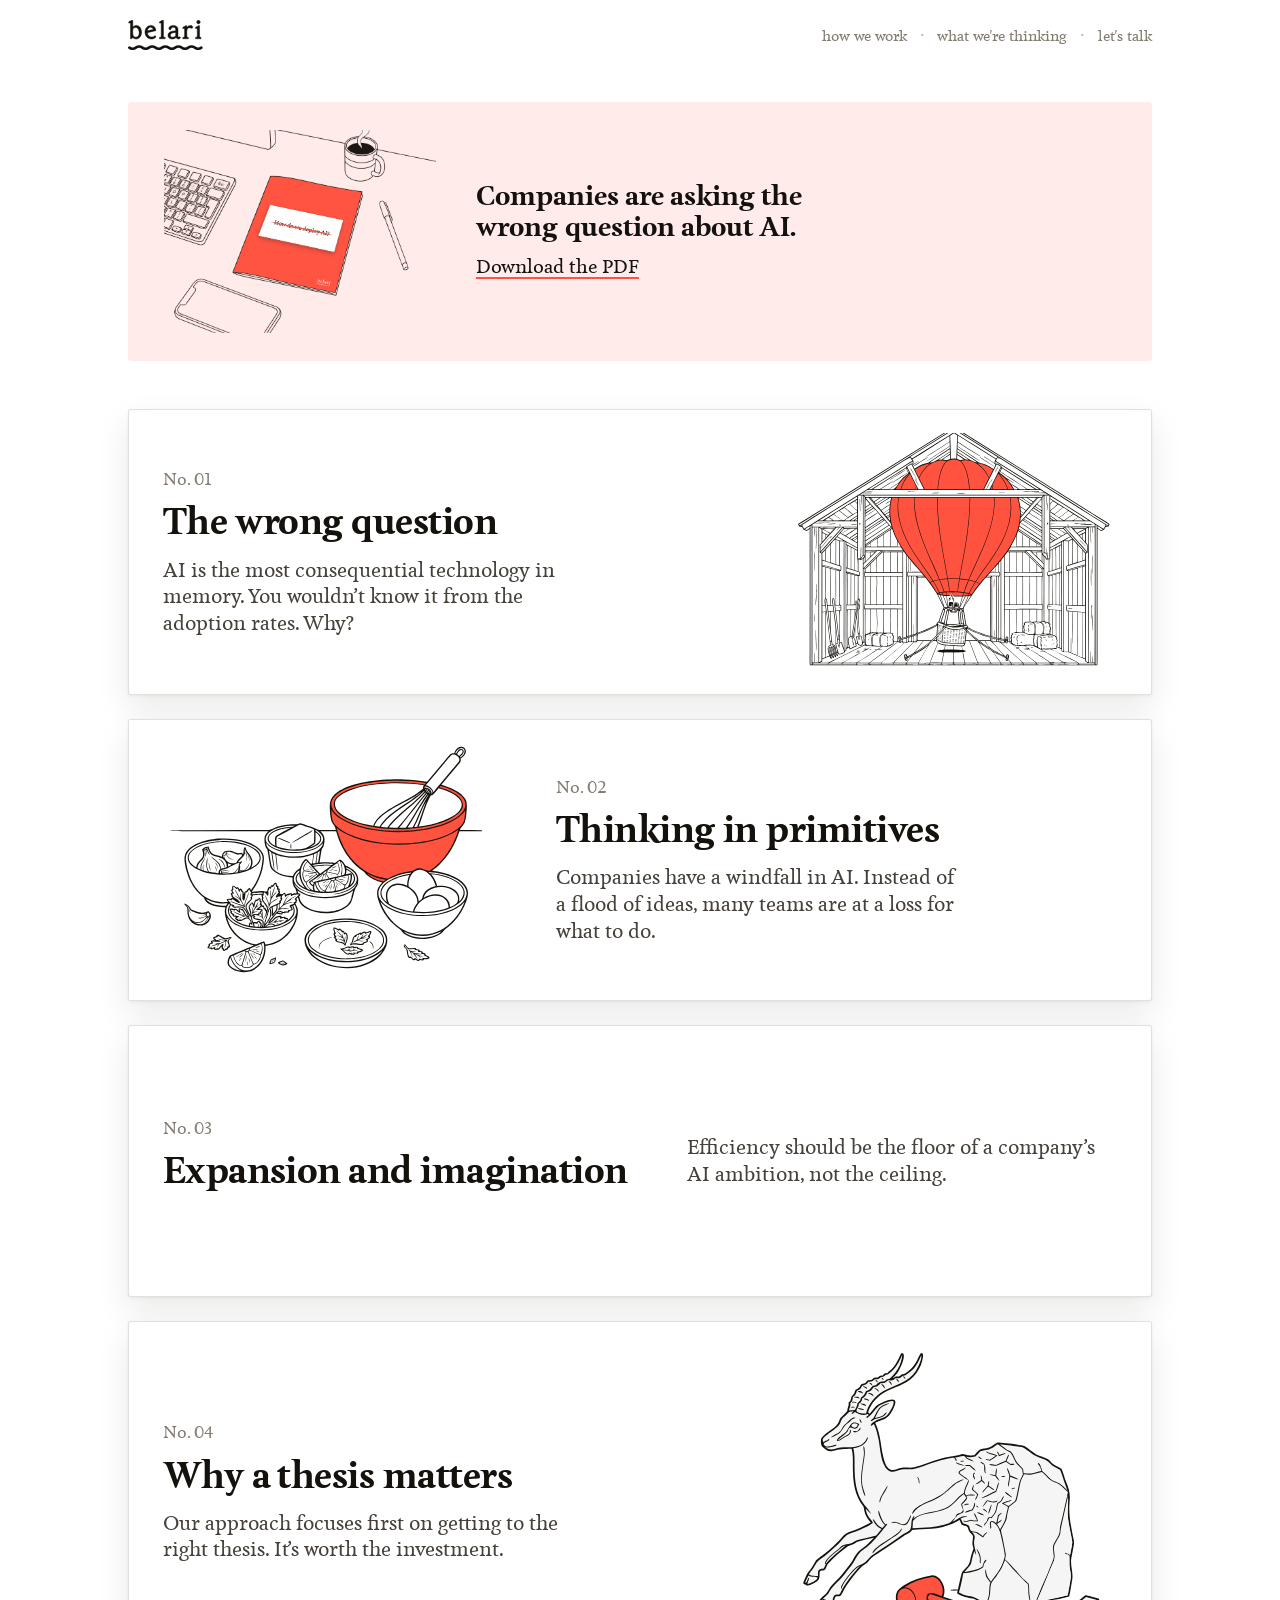
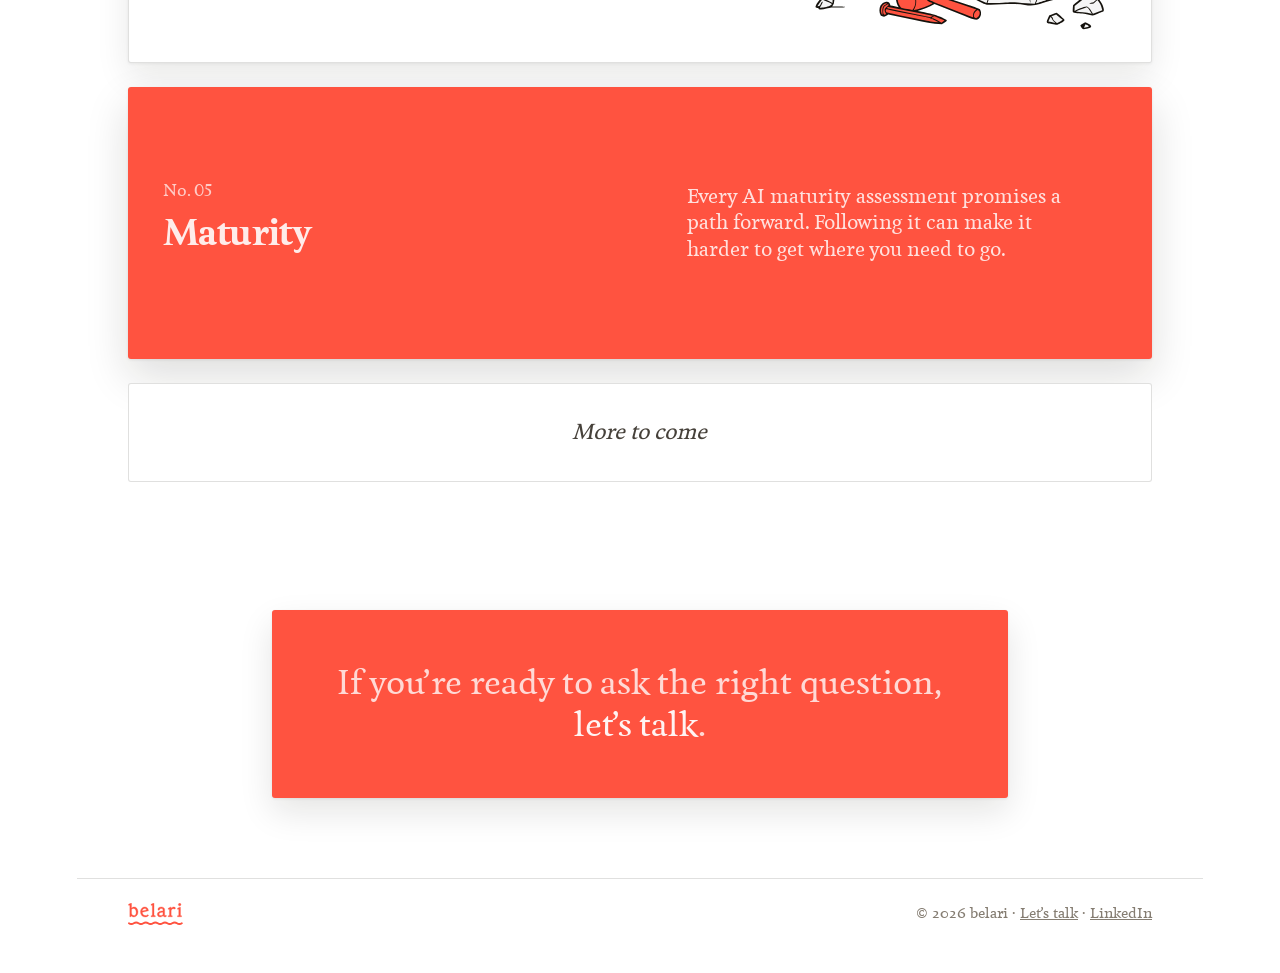
==== commit 1310b38e: "Deploy 2026-09-24T06:46:47Z" ====
--- a/notes/index.html
+++ b/notes/index.html
@@ -23,11 +23,11 @@
   <meta name="twitter:title" content="Notes — belari" />
   <meta name="twitter:description" content="Notes on AI, strategy, and what companies are getting wrong." />
   <meta name="twitter:image" content="https://belari.ai/og.png" />
-  <script type="module" crossorigin src="/assets/notes-DYqMz5iG.js"></script>
-  <link rel="modulepreload" crossorigin href="/assets/nav-YH--LUI1.js">
-  <link rel="modulepreload" crossorigin href="/assets/Page-Q99rF9uG.js">
-  <link rel="modulepreload" crossorigin href="/assets/TalkCta-aICYMDUk.js">
-  <link rel="stylesheet" crossorigin href="/assets/nav-Tip3Ufd0.css">
+  <script type="module" crossorigin src="/assets/notes-D3vi3IYY.js"></script>
+  <link rel="modulepreload" crossorigin href="/assets/nav-BQvHFNF7.js">
+  <link rel="modulepreload" crossorigin href="/assets/Page-BoLeJb7n.js">
+  <link rel="modulepreload" crossorigin href="/assets/IdeaBookPanel-8V2joqB5.js">
+  <link rel="stylesheet" crossorigin href="/assets/nav-BsWCXOCC.css">
   <script data-goatcounter="https://belari.goatcounter.com/count" async src="https://gc.zgo.at/count.js"></script>
 </head>
 <body>
--- a/assets/nav-BsWCXOCC.css
+++ b/assets/nav-BsWCXOCC.css
@@ -0,0 +1 @@
+@font-face{font-family:Feijoa;src:url(/assets/feijoa-medium-CCUOaHGe.woff2) format("woff2");font-weight:400 500;font-style:normal;font-display:swap}@font-face{font-family:Feijoa;src:url(/assets/feijoa-bold-Dv0kzkUl.woff2) format("woff2");font-weight:600 700;font-style:normal;font-display:swap}:root{--ths-ink: #15120D;--ths-ink-soft: #46413A;--ths-muted: #857D72;--ths-paper: #F7F6F1;--ths-surface: #FFFFFF;--ths-coral: #FF5340;--ths-accent: var(--ths-coral);--ths-on-accent: var(--ths-ink);--ths-rule: color-mix(in srgb, var(--ths-ink) 13%, transparent);--ths-rule-strong:color-mix(in srgb, var(--ths-ink) 22%, transparent);--ths-font-display: "Feijoa", Georgia, "Times New Roman", serif;--ths-font-head: "Feijoa", Georgia, "Times New Roman", serif;--ths-font-body: "Feijoa", Georgia, "Times New Roman", serif;--ths-font-label: ui-monospace, "SF Mono", Menlo, monospace;--ths-text-xs: .72rem;--ths-text-sm: .85rem;--ths-text-base:1.125rem;--ths-text-lg: 1.2rem;--ths-text-xl: clamp(1.3rem, 1.9vw, 1.7rem);--ths-h3: 1.1rem;--ths-h2: clamp(1.3rem, 1.9vw, 1.55rem);--ths-h1: clamp(2rem, 3.4vw, 2.7rem);--ths-display: clamp(2.8rem, 6.2vw, 4.75rem);--ths-leading: 1.6;--ths-leading-tight: 1.08;--ths-space-1: .25rem;--ths-space-2: .5rem;--ths-space-3: .75rem;--ths-space-4: 1rem;--ths-space-5: 1.5rem;--ths-space-6: 2rem;--ths-space-7: 3rem;--ths-space-8: clamp(2.5rem, 5vw, 4.5rem);--ths-measure: 40rem;--ths-maxw: 90rem;--ths-gutter: clamp(1.25rem, 4vw, 4rem);--ths-radius: 3px;--ths-shadow: 0 1px 2px color-mix(in srgb, var(--ths-ink) 4%, transparent), 0 10px 30px color-mix(in srgb, var(--ths-ink) 6%, transparent);--ths-bp-md: 820px}.ths-root{color:var(--ths-ink);background-color:var(--ths-paper);font-family:var(--ths-font-body);font-size:var(--ths-text-base);line-height:var(--ths-leading);-webkit-font-smoothing:antialiased;text-rendering:optimizeLegibility}.ths-root *{box-sizing:border-box}.ths-root a{color:inherit}.ths-root img{max-width:100%}.ths-root.ths-grain{background-image:url("data:image/svg+xml,%3Csvg%20xmlns='http://www.w3.org/2000/svg'%20width='200'%20height='200'%3E%3Cfilter%20id='d'%3E%3CfeTurbulence%20type='fractalNoise'%20baseFrequency='0.75'%20numOctaves='3'%20seed='4'%20stitchTiles='stitch'/%3E%3CfeComponentTransfer%3E%3CfeFuncA%20type='discrete'%20tableValues='0%200%200%200%200%200%20.10%20.18%20.28'/%3E%3C/feComponentTransfer%3E%3C/filter%3E%3Crect%20width='100%25'%20height='100%25'%20filter='url(%23d)'/%3E%3C/svg%3E");background-repeat:repeat}.ths-wrap,.ths-sheet{max-width:var(--ths-maxw);margin:0 auto;padding:0 var(--ths-gutter)}.ths-prose{max-width:var(--ths-measure)}.ths-prose>:last-child{margin-bottom:0}.ths-section{padding:var(--ths-space-7) 0}.ths-section--flush{padding:0}.ths-divider{border:0;border-top:1px solid var(--ths-rule);margin:0}.ths-grid3{display:grid;grid-template-columns:repeat(3,1fr);gap:clamp(1.75rem,4vw,4rem);align-items:start}.ths-grid3>*{min-width:0}@media(max-width:820px){.ths-grid3{grid-template-columns:1fr;gap:2.75rem}}.ths-split{display:grid;grid-template-columns:1.05fr .95fr;gap:clamp(2rem,6vw,5rem);align-items:start}.ths-split--hero{align-items:end;padding-top:clamp(3rem,6vw,5rem)}@media(max-width:820px){.ths-split{grid-template-columns:1fr;gap:1.25rem}}.ths-cols{display:grid;grid-template-columns:1fr 1fr;gap:2rem}.ths-cols ul{list-style:none;margin:0;padding:0}.ths-cols li{padding:.6rem 0;border-top:1px solid var(--ths-rule);color:var(--ths-ink-soft)}@media(max-width:680px){.ths-cols{grid-template-columns:1fr;gap:1rem}}.ths-rail{display:grid;grid-template-columns:minmax(7rem,12rem) 1fr;gap:clamp(1.5rem,4vw,4.5rem);border-top:1px solid var(--ths-rule);padding:var(--ths-space-6) 0}.ths-rail__label{font-family:var(--ths-font-label);text-transform:uppercase;letter-spacing:.15em;font-size:var(--ths-text-xs);color:var(--ths-muted);line-height:1.55}.ths-rail__num{display:block;font-size:.9rem;color:var(--ths-coral);letter-spacing:.1em;margin-top:.5rem;line-height:1;font-variant-numeric:tabular-nums}.ths-rail__body{max-width:var(--ths-measure)}.ths-rail__body>:last-child{margin-bottom:0}@media(max-width:820px){.ths-rail{grid-template-columns:1fr;gap:.65rem}}.ths-steps{list-style:none;counter-reset:step;margin:0;padding:0}.ths-steps__item{counter-increment:step;display:grid;grid-template-columns:1.8rem 1fr;gap:1.1rem;padding:.9rem 0;border-top:1px solid var(--ths-rule)}.ths-steps__item:first-child{border-top:0;padding-top:.2rem}.ths-steps__item:before{content:counter(step,decimal-leading-zero);font-family:var(--ths-font-label);font-size:.74rem;color:var(--ths-muted);font-variant-numeric:tabular-nums;padding-top:.3rem}.ths-steps__title{font-family:var(--ths-font-head);font-weight:600;font-size:1.02rem}.ths-steps__body{color:var(--ths-ink-soft)}.ths-heading{font-family:var(--ths-font-head);color:var(--ths-ink);letter-spacing:-.02em;margin:0}.ths-heading--display{font-family:var(--ths-font-display);font-size:var(--ths-display);line-height:var(--ths-leading-tight);letter-spacing:-.03em;font-weight:600}.ths-heading--1{font-size:var(--ths-h1);line-height:1.04;letter-spacing:-.025em;font-weight:600}.ths-heading--2{font-size:var(--ths-h2);line-height:1.12;font-weight:600}.ths-heading--3{font-size:var(--ths-h3);line-height:1.3;font-weight:600}.ths-lede{font-family:var(--ths-font-body);font-size:var(--ths-text-lg);line-height:1.5;color:var(--ths-ink-soft);max-width:var(--ths-measure);margin:0 0 1rem}.ths-text{margin:0 0 1rem}.ths-text:last-child{margin-bottom:0}.ths-eyebrow{font-family:var(--ths-font-label);text-transform:uppercase;letter-spacing:.16em;font-size:var(--ths-text-xs);color:var(--ths-muted);margin:0 0 1rem;display:block}.ths-eyebrow--accent{color:var(--ths-accent)}.ths-tag{font-family:var(--ths-font-label);display:inline-block;text-transform:uppercase;letter-spacing:.14em;font-size:var(--ths-text-xs);color:var(--ths-accent)}.ths-epigraph{font-family:var(--ths-font-body);font-style:italic;color:var(--ths-ink-soft);border-left:3px solid var(--ths-accent);padding-left:1rem;max-width:32rem;margin:1.4rem 0}.ths-wordmark,.ths-logomark{display:inline-block;line-height:0;color:var(--ths-ink);text-decoration:none}.ths-wordmark--accent{color:var(--ths-accent)}.ths-nav .ths-wordmark,.ths-nav .ths-logomark,.ths-footer .ths-wordmark,.ths-footer .ths-logomark{color:var(--ths-coral)}.ths-wordmark__svg,.ths-logomark__svg{display:block;width:auto}.ths-wordmark--sm .ths-wordmark__svg{height:22px}.ths-wordmark--md .ths-wordmark__svg{height:34px}.ths-wordmark--lg .ths-wordmark__svg{height:60px}.ths-logomark--sm .ths-logomark__svg{height:28px}.ths-logomark--md .ths-logomark__svg{height:44px}.ths-logomark--lg .ths-logomark__svg{height:72px}.ths-nav .ths-wordmark__svg{height:30px}.ths-wordmark--inline{--ths-inline-h: 1.34em;vertical-align:calc(var(--ths-inline-h) * -.37)}.ths-wordmark--inline .ths-wordmark__svg{height:var(--ths-inline-h)}.ths-logomark--inline{vertical-align:-.28em}.ths-logomark--inline .ths-logomark__svg{height:1.5em}.ths-nav{display:flex;justify-content:space-between;align-items:center;gap:1rem;flex-wrap:wrap;padding:1.25rem var(--ths-gutter);max-width:var(--ths-maxw);margin:0 auto}.ths-nav__links{display:flex;align-items:baseline;gap:.8rem}.ths-nav__links a{text-decoration:none;color:var(--ths-muted);font-size:var(--ths-text-sm)}.ths-nav__links a:hover{color:var(--ths-ink)}.ths-nav__sep{color:var(--ths-muted);opacity:.55;-webkit-user-select:none;user-select:none}.ths-nav--sticky{position:sticky;top:0;z-index:20;background:var(--ths-paper);border-bottom:1px solid var(--ths-rule)}.ths-nav__brand--mark,.ths-nav__label-short{display:none}@media(max-width:640px){.ths-nav{flex-wrap:nowrap;padding-block:.9rem;gap:.75rem}.ths-nav__brand--full{display:none}.ths-nav__brand--mark{display:inline-block}.ths-nav__links{gap:.55rem}.ths-nav__link--has-short .ths-nav__label-full{display:none}.ths-nav__link--has-short .ths-nav__label-short{display:inline}}.ths-footer{display:flex;justify-content:space-between;align-items:center;gap:1rem;flex-wrap:wrap;max-width:var(--ths-maxw);margin:5rem auto 0;padding:1.5rem var(--ths-gutter) 3rem;border-top:1px solid var(--ths-rule)}.ths-footer__meta{color:var(--ths-muted);font-size:var(--ths-text-sm)}.ths-footer__meta a{color:var(--ths-muted)}.ths-cta{display:inline-block;font-family:var(--ths-font-body);font-weight:500;text-decoration:none;color:var(--ths-accent);border-bottom:2px solid var(--ths-accent);padding-bottom:.2rem;line-height:1.2;cursor:pointer;background:none;border-top:0;border-left:0;border-right:0}.ths-cta:hover{color:var(--ths-ink);border-color:var(--ths-ink)}.ths-cta--block{margin-top:1.6rem}.ths-card{border:1px solid var(--ths-rule);border-radius:var(--ths-radius);padding:1.4rem 1.6rem;background:var(--ths-surface);max-width:var(--ths-measure)}.ths-card--raised{border-color:transparent;box-shadow:var(--ths-shadow)}.ths-card__title{margin:.4rem 0}.ths-notelist{border-top:1px solid var(--ths-rule);max-width:48rem}.ths-noterow{display:flex;justify-content:space-between;align-items:baseline;gap:1rem;padding:1.1rem 0;border-bottom:1px solid var(--ths-rule);text-decoration:none;color:inherit}.ths-noterow__title{margin:0;font-family:var(--ths-font-head);font-weight:600;font-size:1.05rem}.ths-noterow__meta{color:var(--ths-accent);font-family:var(--ths-font-label);font-size:var(--ths-text-xs);text-transform:uppercase;letter-spacing:.12em;white-space:nowrap}a.ths-noterow:hover .ths-noterow__title{color:var(--ths-accent)}.ths-manifesto{font-family:var(--ths-font-body);padding:clamp(2rem,5vw,4rem) 0}.ths-manifesto__cols>p{font-size:1.12rem;line-height:1.72;font-weight:500;margin:0 0 1.1rem;text-align:justify;-webkit-hyphens:auto;hyphens:auto}.ths-manifesto__cols>p:last-child{margin-bottom:0}.ths-manifesto__lede{font-size:1.28rem;line-height:1.5;color:var(--ths-ink);margin:0 0 1.1rem;font-weight:500}.ths-manifesto__close{font-weight:600;color:var(--ths-ink)}.ths-manifesto__cols{max-width:46rem;margin-inline:auto}.ths-manifesto__initial{float:left;font-family:var(--ths-font-display);font-weight:600;font-size:3.3em;line-height:.78;padding:.02em .22em 0 0}html,body,#root{margin:0;min-height:100%}body{background:var(--ths-paper)}.sr-only{position:absolute;width:1px;height:1px;padding:0;margin:-1px;overflow:hidden;clip:rect(0,0,0,0);white-space:nowrap;border:0}.site-root{min-height:100vh;overflow-x:clip;background:color-mix(in srgb,var(--ths-coral) 11%,white);--home-measure: 64rem}.site-root:not(.home-wash) .ths-nav,.site-root:not(.home-wash) .ths-wrap,.site-root:not(.home-wash) .ths-footer{max-width:calc(var(--home-measure) + 2 * var(--ths-gutter))}.hero{min-height:100vh;display:flex;flex-direction:column;padding:clamp(1.5rem,3vw,2.5rem) 0}.hero .hero-page{flex:1}.below{padding:clamp(2.5rem,5vw,4.5rem) 0}.below hr{margin:clamp(2.5rem,5vw,4rem) 0}.home-wash{--ths-accent: var(--ths-ink);--coral-light: color-mix(in srgb, var(--ths-coral) 11%, white);background:var(--ths-coral)}.home-wash .hero{justify-content:safe center;align-items:center;background:var(--ths-coral);margin-inline:calc(50% - 50vw);padding-inline:clamp(1.25rem,4vw,3rem)}.home-wash .hero-page{flex:0 1 auto;width:100%;max-width:48.5rem;background:#fff;border-radius:var(--ths-radius);padding:clamp(2rem,5vw,4rem) clamp(1.5rem,4vw,3.5rem);box-shadow:0 2px 8px color-mix(in srgb,var(--ths-ink) 8%,transparent),0 20px 50px color-mix(in srgb,var(--ths-ink) 12%,transparent)}.home-wash .hero-page .ths-manifesto{padding:0}.home-wash .hero-scroll{display:grid;place-items:center;width:max-content;margin:clamp(1.5rem,3vw,2.5rem) auto 0;padding:.35rem .5rem;border-radius:999px;color:var(--ths-ink-soft);transition:color .2s ease}.home-wash .hero-scroll:hover{color:var(--ths-ink)}.home-wash .hero-scroll:focus{outline:none}.home-wash .hero-scroll:focus-visible{outline:2px solid var(--ths-ink);outline-offset:3px}.home-wash .hero-scroll svg{display:block;animation:hero-cue-fade 2.6s ease-in-out infinite}@keyframes hero-cue-fade{0%,to{opacity:.35}50%{opacity:.9}}@media(prefers-reduced-motion:reduce){.home-wash .hero-scroll svg{animation:none;opacity:.7}}.home-wash #start{scroll-margin-top:5rem}@media(max-width:640px){.home-wash #start{scroll-margin-top:4rem}}@media(max-width:760px){.home-wash .hero{padding-bottom:min(36dvh,16rem)}}.home-wash .ths-manifesto__lede{font-size:clamp(1.35rem,3vw,1.85rem);line-height:1.24;font-weight:500;text-wrap:balance;margin-bottom:1.9rem}.home-wash .ths-manifesto__cols{max-width:42rem}.home-wash .ths-manifesto__cols>p{text-align:left;-webkit-hyphens:manual;hyphens:manual;text-wrap:pretty}.home-wash .ths-manifesto__close{margin-top:1.6rem}.home-wash .ths-manifesto .ths-wordmark,.home-wash .ths-manifesto .ths-logomark{color:var(--ths-coral)}.home-wash .home-nav{position:fixed;top:0;left:0;right:0;z-index:30;background:var(--ths-coral);padding-inline:var(--ths-gutter);transform:translateY(-100%);transition:transform .35s ease}.home-wash .home-nav--show{transform:translateY(0)}.home-wash .home-nav .ths-nav{max-width:var(--home-measure);padding-inline:0}.home-wash .home-nav .ths-wordmark,.home-wash .home-nav .ths-logomark,.home-wash .ths-footer .ths-wordmark,.home-wash .ths-footer .ths-logomark,.home-wash .ths-nav__links a,.home-wash .ths-footer__meta,.home-wash .ths-footer__meta a,.home-wash .ths-nav__sep{color:var(--coral-light)}.home-wash .ths-nav__links a{font-weight:500}.home-wash .ths-nav__links a:hover,.home-wash .ths-footer__meta a:hover{color:color-mix(in srgb,var(--coral-light) 55%,white)}.home-wash .ths-footer{border-top-color:color-mix(in srgb,var(--coral-light) 28%,transparent)}.home-wash .ths-footer{max-width:var(--home-measure);padding-inline:0}.home-rail .rail-row{border-top:1px solid var(--ths-rule);padding:clamp(2rem,4vw,3.25rem) 0}.home-rail .rail-body{max-width:52rem}.home-rail .rail-orient{font-family:var(--ths-font-display);font-size:clamp(1.3rem,2.2vw,1.7rem);line-height:1.42;color:var(--ths-ink-soft);margin:0;text-wrap:pretty}.home-rail .rail-orient strong{font-weight:600;color:var(--ths-ink)}.home-rail .rail-orient em{font-style:italic}.home-rail .rail-orient+.rail-orient{margin-top:1.15em}@media(min-width:821px){.home-rail .rail-row--orient .rail-body{margin-inline:auto}}.beliefs-sea{margin-inline:calc(50% - 50vw);background:var(--ths-coral);padding:clamp(2.5rem,5vw,4.5rem) var(--ths-gutter)}.beliefs-inner{max-width:var(--home-measure);margin-inline:auto}.beliefs-list{display:flex;flex-direction:column;background:#fff;border-radius:var(--ths-radius);box-shadow:0 1px 3px color-mix(in srgb,var(--ths-ink) 7%,transparent),0 14px 34px color-mix(in srgb,var(--ths-ink) 11%,transparent)}.belief-row{position:relative;display:grid;grid-template-columns:1fr 1fr;gap:clamp(1.5rem,4vw,3.5rem);align-items:center;padding:clamp(1.75rem,3.5vw,2.75rem);overflow:visible}.belief-row+.belief-row{border-top:1px solid var(--ths-rule)}.belief-row:nth-of-type(2n) .belief-figure{order:2}.beliefs-list__head{padding:clamp(1.5rem,3vw,2.25rem) clamp(1.75rem,3.5vw,2.75rem);border-bottom:1px solid var(--ths-rule)}.beliefs-list__head .ths-heading--2{margin:0}.belief-copy__num{font-family:var(--ths-font-display);font-weight:600;font-size:1.5rem;line-height:1;color:var(--ths-coral);font-variant-numeric:tabular-nums;display:block;margin-bottom:.6rem}.belief-copy .ths-heading--3{font-size:clamp(1.25rem,2.2vw,1.7rem);line-height:1.1;margin:0 0 1rem}.belief-copy .ths-text{color:var(--ths-ink-soft);font-size:1rem;line-height:1.55;margin:0}.belief-figure{position:relative;align-self:stretch;min-height:17rem;border-radius:var(--ths-radius);background:color-mix(in srgb,var(--ths-coral) 7%,white);display:grid;place-items:center;padding:1.25rem}.belief-figure__caption{font-family:var(--ths-font-head);font-style:italic;font-size:.98rem;line-height:1.4;text-align:center;max-width:24ch;color:color-mix(in srgb,var(--ths-ink) 50%,white)}.belief-figure__img{display:block;width:100%;height:auto;margin-top:clamp(-4.5rem,-7vw,-6rem)}.belief-figure--art{background:transparent;padding:0}.belief-figure--art .belief-figure__img{width:100%;height:auto;margin:0}@media(max-width:760px){.belief-row{grid-template-columns:1fr;gap:1.5rem}.belief-row:nth-of-type(2n) .belief-figure,.belief-row:nth-of-type(odd) .belief-figure{order:1}.belief-figure{min-height:13rem}}.home-rail .rail-row--contact{border-top:1px solid var(--ths-rule-strong)}.home-rail .rail-row--contact .ths-heading{font-size:clamp(1.5rem,2.6vw,2.05rem);line-height:var(--ths-leading-tight);margin:0;text-wrap:balance}.home-rail .contact-link{color:inherit;text-decoration:none;display:grid;grid-template-columns:1fr auto 1fr;align-items:center;column-gap:clamp(1.1rem,2.5vw,1.75rem);transition:color .18s ease}.home-rail .contact-link:hover{color:var(--ths-coral)}.home-rail .contact-link:hover .contact-talk__art{transform:translateY(-3px)}.home-rail .contact-link:focus{outline:none}.home-rail .contact-link:focus-visible{outline:2px solid var(--ths-ink);outline-offset:4px}.home-rail .rail-row--contact .ths-text{color:var(--ths-ink-soft);max-width:var(--ths-measure);margin:0 0 1.75rem}.contact-grid{display:flex;flex-direction:column}.contact-explore{display:grid;grid-template-columns:1fr 1fr;padding-bottom:clamp(1.75rem,3.5vw,2.5rem)}.contact-explore__item{display:flex;flex-direction:column;align-items:center;text-align:center;gap:clamp(1rem,2vw,1.4rem);padding:clamp(.5rem,1.5vw,1rem) clamp(1rem,3vw,2.5rem);text-decoration:none;color:var(--ths-ink)}.contact-explore__item+.contact-explore__item{border-left:1px solid var(--ths-rule)}.contact-explore__art{height:clamp(96px,13vw,144px);width:auto;transition:transform .18s ease}.contact-explore__item:hover .contact-explore__art{transform:translateY(-3px)}.contact-explore__label{font-family:var(--ths-font-head);font-size:clamp(1.15rem,1.8vw,1.4rem);line-height:1.15;transition:color .18s ease}.contact-explore__item:hover .contact-explore__label{color:var(--ths-coral)}.contact-explore__item:focus{outline:none}.contact-explore__item:focus-visible{outline:2px solid var(--ths-ink);outline-offset:4px;border-radius:var(--ths-radius)}.contact-talk{border-top:1px solid var(--ths-rule);padding-top:clamp(1.75rem,3.5vw,2.5rem);text-align:center}.contact-talk__art{justify-self:end;width:clamp(96px,12vw,136px);height:auto;transition:transform .18s ease}@media(max-width:640px){.home-rail .contact-link{grid-template-columns:1fr;row-gap:1rem;justify-items:center}.contact-talk__art{justify-self:center}}@media(max-width:640px){.contact-explore{grid-template-columns:1fr;row-gap:clamp(1.5rem,5vw,2rem)}.contact-explore__item+.contact-explore__item{border-left:0;border-top:1px solid var(--ths-rule);padding-top:clamp(1.5rem,5vw,2rem)}}.home-wash .below{margin-inline:calc(50% - 50vw);padding:clamp(2.5rem,5vw,4.5rem) var(--ths-gutter) clamp(3rem,6vw,5rem);background:var(--ths-coral)}.home-rail{max-width:var(--home-measure);margin-inline:auto;display:flex;flex-direction:column;gap:clamp(1rem,2vw,1.75rem)}.home-rail .rail-row{border-top:0;background:#fff;border-radius:var(--ths-radius);box-shadow:0 1px 3px color-mix(in srgb,var(--ths-ink) 7%,transparent),0 14px 34px color-mix(in srgb,var(--ths-ink) 11%,transparent);padding:clamp(1.75rem,3.5vw,2.75rem) clamp(1.6rem,3.5vw,2.75rem)}.home-rail .rail-row--contact{border-top:0}.site-root.approach-page{background:#fff}.approach-page .ths-nav .ths-wordmark{color:var(--ths-ink)}.approach-headline .ths-heading--1{color:var(--ths-coral);margin-bottom:clamp(1.25rem,3vw,2rem);max-width:var(--ths-measure)}@media(min-width:821px){.approach-headline .ths-heading--1,.approach-headline .ths-lede{margin-inline:auto}}.approach-page .flow-heading{max-width:60rem;margin-inline:auto}.flow{max-width:60rem;margin:clamp(1.5rem,3vw,2.25rem) auto 0;--lx: 23%;--rx: 77%;--trace: 2px}.flow__step{display:flex}.flow__step--right{justify-content:flex-end}.flow__card{width:46%;background:#fff;border-radius:var(--ths-radius);box-shadow:0 1px 3px color-mix(in srgb,var(--ths-ink) 7%,transparent),0 14px 34px color-mix(in srgb,var(--ths-ink) 10%,transparent);padding:clamp(1.2rem,2.4vw,1.5rem)}.flow__num{display:block;font-family:var(--ths-font-head);font-weight:600;color:var(--ths-coral);font-size:.9rem;letter-spacing:.06em;font-variant-numeric:tabular-nums;margin-bottom:.45rem}.flow__title{font-family:var(--ths-font-head);font-weight:700;letter-spacing:-.01em;margin:0 0 .5rem;font-size:1.2rem}.flow__body{color:var(--ths-ink-soft);margin:0;font-size:.96rem;line-height:1.5}.flow__body+.flow__body{margin-top:.9em}.flow__em{color:var(--ths-coral)}.flow__thesis{background:var(--ths-coral);color:#fff;border-radius:var(--ths-radius);box-shadow:0 1px 3px color-mix(in srgb,var(--ths-ink) 8%,transparent),0 16px 40px color-mix(in srgb,var(--ths-coral) 26%,transparent);padding:clamp(1.5rem,3vw,1.9rem) clamp(1.5rem,3vw,2rem);display:grid;grid-template-columns:1fr 1.15fr;gap:clamp(1.2rem,3vw,2.4rem);align-items:center}.flow__eyebrow{display:block;font-family:var(--ths-font-head);font-style:italic;font-size:1rem;margin-bottom:.4rem;color:color-mix(in srgb,var(--ths-coral) 22%,white)}.flow__thesis .flow__num{color:color-mix(in srgb,var(--ths-coral) 22%,white)}.flow__thesis .flow__title{color:#fff;font-size:clamp(1.3rem,2.4vw,1.5rem);margin:0}.flow__thesis .flow__body{color:color-mix(in srgb,var(--ths-coral) 14%,white)}.flow__thesis .flow__body a{color:inherit;text-decoration:underline;text-decoration-thickness:1px;text-underline-offset:3px}.flow__thesis .flow__body a:hover{opacity:.8}.flow__link{position:relative;height:2.8rem}.flow__link i{position:absolute;background:var(--ths-coral);display:block}.flow__link .v{width:var(--trace)}.flow__link .h{height:var(--trace)}.flow__link--lr .a{left:calc(var(--lx) - 1px);top:0;height:50%}.flow__link--lr .b{left:var(--lx);width:calc(var(--rx) - var(--lx));top:calc(50% - 1px)}.flow__link--lr .c{left:calc(var(--rx) - 1px);top:50%;height:50%}.flow__link--rl .a{left:calc(var(--rx) - 1px);top:0;height:50%}.flow__link--rl .b{left:var(--lx);width:calc(var(--rx) - var(--lx));top:calc(50% - 1px)}.flow__link--rl .c{left:calc(var(--lx) - 1px);top:50%;height:50%}.flow__link--dr .a{left:calc(var(--rx) - 1px);top:0;height:100%}.flow__step{align-items:center}.flow__step--fig.flow__step--left{justify-content:space-between}.flow__step--fig.flow__step--right{justify-content:space-between;flex-direction:row-reverse}.flow__figure{margin:0;width:46%;display:flex;align-items:center;justify-content:center}.flow__figure img{max-width:min(72%,216px);max-height:12.5rem;width:auto;height:auto;display:block}@media(max-width:720px){.flow__card{width:100%}.flow__thesis{grid-template-columns:1fr;gap:1rem}.flow__link{height:2rem}.flow__link i{display:none}.flow__link .a{display:block;left:calc(50% - 1px);top:0;height:100%;width:var(--trace)}.flow__step--fig{flex-direction:column;gap:2.3rem;background:#fff;border-radius:var(--ths-radius);box-shadow:0 1px 3px color-mix(in srgb,var(--ths-ink) 7%,transparent),0 14px 34px color-mix(in srgb,var(--ths-ink) 10%,transparent);padding:clamp(1.2rem,2.4vw,1.5rem);align-items:stretch}.flow__step--fig.flow__step--right{flex-direction:column}.flow__step--fig .flow__card{box-shadow:none;background:transparent;padding:0;border-radius:0}.flow__figure{width:100%}.flow__figure img{width:min(50%,190px)}}.site-root.talk-page{background:#fff}.talk-page .ths-nav .ths-wordmark{color:var(--ths-ink)}.talk-page .talk-headline{display:flex;align-items:center;justify-content:space-between;flex-wrap:wrap;column-gap:clamp(2rem,6vw,4.5rem);row-gap:clamp(1.5rem,4vw,2rem);padding-bottom:0}.talk-headline__lead{min-width:0}.talk-page .talk-headline .ths-heading--1{margin-bottom:clamp(1.25rem,3vw,2rem)}.talk-page .ths-divider{margin:clamp(2rem,4.5vw,3rem) 0}.talk-page .talk-body{padding-top:0}.talk-body__grid{display:grid;grid-template-columns:minmax(14rem,18rem) 1fr;gap:clamp(2rem,5vw,4.5rem);align-items:start}.talk-contact{display:flex;flex-direction:column;align-items:flex-start;gap:1rem}.talk-contact__photo-cell{align-self:stretch}.talk-contact__photo{width:100%;height:auto;aspect-ratio:5 / 4;object-fit:cover;display:block;border-radius:var(--ths-radius)}.talk-contact__byline{align-self:stretch;display:flex;align-items:center;justify-content:space-between;gap:.75rem}.talk-contact__name{margin:0;color:var(--ths-ink);font-size:1.15rem;line-height:1.1}.talk-contact .talk-contact__linkedin{display:grid;place-items:center;color:var(--ths-coral);transition:color .18s ease}.talk-contact .talk-contact__linkedin svg{display:block;width:1.25rem;height:1.25rem}.talk-contact .talk-contact__linkedin:hover{color:var(--ths-ink)}.talk-contact .talk-contact__linkedin:focus{outline:none}.talk-contact .talk-contact__linkedin:focus-visible{outline:2px solid var(--ths-ink);outline-offset:3px;border-radius:3px}.talk-page .talk-headline__sub{margin-bottom:0}.talk-page .talk-mail{display:inline-block;flex:none;background:var(--ths-coral);color:color-mix(in srgb,var(--ths-coral) 8%,white);font-family:var(--ths-font-head);font-size:clamp(1.15rem,2.2vw,1.5rem);line-height:1;text-decoration:none;padding:clamp(.8rem,1.7vw,1.05rem) clamp(1.15rem,2.6vw,1.6rem);border-radius:var(--ths-radius);box-shadow:0 1px 3px color-mix(in srgb,var(--ths-ink) 7%,transparent),0 14px 34px color-mix(in srgb,var(--ths-ink) 11%,transparent);transition:transform .2s ease,box-shadow .2s ease}.talk-page .talk-mail:hover{transform:translateY(-2px);box-shadow:0 2px 6px color-mix(in srgb,var(--ths-ink) 9%,transparent),0 20px 46px color-mix(in srgb,var(--ths-ink) 15%,transparent)}.talk-page .talk-mail:focus{outline:none}.talk-page .talk-mail:focus-visible{outline:2px solid #fff;outline-offset:-6px}.talk-bio{max-width:var(--ths-measure)}.talk-bio .ths-text{color:var(--ths-ink-soft)}.talk-bio .ths-text.talk-bio__lead{color:var(--ths-ink);font-size:1.14rem;line-height:1.5}.talk-bio .ths-text:last-of-type{margin-bottom:0}@media(max-width:720px){.talk-body__grid{grid-template-columns:1fr;gap:clamp(1.5rem,5vw,2rem)}.talk-contact{max-width:20rem}}.talk-cta{margin-top:clamp(3rem,7vw,5rem);display:flex;justify-content:center}.talk-cta .talk-cta__link{display:block;width:100%;max-width:46rem;text-align:center;background:var(--ths-coral);border-radius:var(--ths-radius);padding:clamp(2rem,5vw,3.25rem) clamp(1.75rem,4vw,3rem);text-decoration:none;font-family:var(--ths-font-head);font-size:clamp(1.35rem,2.8vw,2rem);line-height:1.32;text-wrap:pretty;color:color-mix(in srgb,var(--ths-coral) 22%,white);box-shadow:0 1px 3px color-mix(in srgb,var(--ths-ink) 7%,transparent),0 14px 34px color-mix(in srgb,var(--ths-ink) 11%,transparent);transition:transform .2s ease,box-shadow .2s ease}.talk-cta .talk-cta__link strong{font-weight:inherit;color:color-mix(in srgb,var(--ths-coral) 7%,white)}.talk-cta .talk-cta__link:hover{transform:translateY(-2px);box-shadow:0 2px 6px color-mix(in srgb,var(--ths-ink) 9%,transparent),0 20px 46px color-mix(in srgb,var(--ths-ink) 15%,transparent)}.talk-cta .talk-cta__link:hover strong{text-decoration:underline;text-underline-offset:4px}.talk-cta .talk-cta__link:focus{outline:none}.talk-cta .talk-cta__link:focus-visible{outline:2px solid #fff;outline-offset:-8px}.site-root.notes-page{background:var(--ths-surface)}.notes-page .ths-nav .ths-wordmark{color:var(--ths-ink)}.notes-page .ths-heading--1{margin-bottom:clamp(1.25rem,3vw,2rem)}.notes-grid{display:grid;grid-template-columns:repeat(2,1fr);gap:clamp(1rem,2.2vw,1.5rem)}.tl-card{display:flex;flex-direction:column;min-height:17rem;background:var(--ths-surface);border:1px solid var(--ths-rule);border-radius:var(--ths-radius);box-shadow:0 1px 3px color-mix(in srgb,var(--ths-ink) 6%,transparent),0 14px 34px color-mix(in srgb,var(--ths-ink) 9%,transparent);padding:clamp(1.5rem,3vw,2rem) clamp(1.5rem,3vw,2.1rem);text-decoration:none;color:inherit;transition:box-shadow .2s ease,border-color .2s ease}a.tl-card:hover{border-color:var(--ths-rule-strong);box-shadow:0 2px 6px color-mix(in srgb,var(--ths-ink) 8%,transparent),0 20px 44px color-mix(in srgb,var(--ths-ink) 13%,transparent)}a.tl-card:hover .tl-title{color:var(--ths-coral)}a.tl-card:focus{outline:none}a.tl-card:focus-visible{outline:2px solid var(--ths-ink);outline-offset:3px}.tl-date{font-family:var(--ths-font-head);color:var(--ths-muted);font-size:.98rem;font-variant-numeric:lining-nums;margin:0 0 .7rem}.tl-title{font-family:var(--ths-font-head);font-weight:600;font-size:clamp(1.2rem,1.8vw,1.45rem);line-height:1.18;letter-spacing:-.015em;margin:0 0 .55rem}.tl-preview{color:var(--ths-ink-soft);font-size:1.02rem;line-height:1.5;margin:0;display:-webkit-box;-webkit-box-orient:vertical;-webkit-line-clamp:4;overflow:hidden}.tl-card.tl-more{grid-column:1 / -1;min-height:0;box-shadow:none;align-items:center;justify-content:center;font-family:var(--ths-font-head);font-style:italic;font-size:clamp(1.1rem,1.6vw,1.3rem);color:var(--ths-ink-soft);margin:0}.tl-card--art{grid-column:1 / -1;display:grid;grid-template-columns:1.6fr 1fr;padding:0;overflow:hidden}.tl-card--art .tl-card__text{display:flex;flex-direction:column;padding:clamp(1.5rem,3vw,2rem) clamp(1.5rem,3vw,2.1rem)}.tl-card__art{margin:0;background:var(--ths-surface);display:grid;place-items:center;padding:clamp(1rem,2vw,1.4rem)}.tl-card__art img{display:block;width:100%;max-width:20rem;height:auto}.tl-card--art-reverse{grid-template-columns:1fr 1.6fr}.tl-card--art-reverse .tl-card__text{order:2}.tl-card--art-reverse .tl-card__art{order:1}.tl-card.tl-featured{--pale: color-mix(in srgb, var(--ths-coral) 11%, white);background:var(--ths-coral);border-color:transparent;color:var(--pale);box-shadow:0 1px 3px color-mix(in srgb,var(--ths-ink) 8%,transparent),0 18px 44px color-mix(in srgb,var(--ths-ink) 14%,transparent)}.tl-card.tl-featured.tl-card--art{background:var(--ths-surface);border:0}.tl-card.tl-featured.tl-card--art .tl-card__text{background:var(--ths-coral)}.tl-card--wide{grid-column:1 / -1;display:grid;grid-template-columns:1.1fr 1fr;align-items:center;column-gap:clamp(1.75rem,4vw,3.5rem)}.tl-card__lead{display:flex;flex-direction:column}.tl-card--art .tl-title,.tl-card--wide .tl-title{font-size:clamp(1.55rem,2.7vw,2.25rem);line-height:1.12;margin-bottom:.9rem}.tl-card--art .tl-preview,.tl-card--wide .tl-preview{font-size:clamp(1.12rem,1.5vw,1.4rem);line-height:1.4;-webkit-line-clamp:3;max-width:34ch}.tl-card--art .tl-card__text{justify-content:center}.tl-card.tl-featured .tl-date{color:color-mix(in srgb,var(--ths-coral) 30%,white)}.tl-card.tl-featured .tl-title{color:var(--pale)}.tl-card.tl-featured .tl-preview{color:color-mix(in srgb,var(--ths-coral) 18%,white)}a.tl-card.tl-featured:hover{border-color:transparent;box-shadow:0 2px 8px color-mix(in srgb,var(--ths-ink) 10%,transparent),0 24px 52px color-mix(in srgb,var(--ths-ink) 18%,transparent)}a.tl-card.tl-featured:hover .tl-title{color:var(--pale)}a.tl-card.tl-featured:focus-visible{outline-color:var(--pale)}.note-read{max-width:var(--ths-measure);margin:0 auto}.note-title{font-family:var(--ths-font-display);font-weight:600;letter-spacing:-.025em;font-size:clamp(2rem,3.6vw,2.9rem);line-height:1.05;margin:.7rem 0 .5rem}.note-meta{font-family:var(--ths-font-head);color:var(--ths-muted);font-size:.98rem;margin:0 0 2rem}.site-root.note-page{background:var(--ths-surface)}.note-page .ths-nav .ths-wordmark{color:var(--ths-ink)}.note-masthead{--pale: color-mix(in srgb, var(--ths-coral) 11%, white);background:var(--ths-coral);border-radius:var(--ths-radius);padding:clamp(1.75rem,4vw,2.6rem) clamp(1.6rem,4vw,2.4rem);margin-bottom:clamp(1.75rem,4vw,2.4rem);box-shadow:0 1px 3px color-mix(in srgb,var(--ths-ink) 7%,transparent),0 14px 34px color-mix(in srgb,var(--ths-ink) 11%,transparent)}.note-masthead--art{display:grid;grid-template-columns:1.3fr 1fr;padding:0;overflow:hidden}.note-masthead__text{align-self:center;padding:clamp(1.75rem,4vw,2.6rem) clamp(1.6rem,4vw,2.4rem)}.note-masthead__art{margin:0;background:var(--ths-surface);display:grid;place-items:center;padding:clamp(1rem,2.5vw,1.5rem)}.note-masthead__art img{display:block;width:100%;height:auto}.note-masthead .note-title{color:var(--pale);margin-top:.5rem}.note-masthead .note-meta{color:color-mix(in srgb,var(--ths-coral) 30%,white);margin:.6rem 0 0}.note-lede{font-size:1.32rem;line-height:1.52;color:var(--ths-ink-soft);margin:0 0 1.6rem}.note-lede em{font-style:italic}.note-levels{margin:0 0 1.4rem;padding-left:1.4rem;border-left:1px solid var(--ths-rule)}.note-levels p{margin:0 0 .9rem;line-height:1.7}.note-levels p:last-child{margin-bottom:0}.note-levels strong{font-weight:600}@media(max-width:640px){.note-levels{padding-left:1rem}}.note-body p{margin:0 0 1.4rem;line-height:1.74}.note-body p:last-child{margin-bottom:0}.note-body em{font-style:italic}.note-body strong{font-weight:600}.note-h2{font-family:var(--ths-font-head);font-weight:600;font-size:clamp(1.28rem,2vw,1.45rem);line-height:1.2;letter-spacing:-.015em;color:var(--ths-ink);margin:3.1rem 0 1rem}.note-body>.note-h2:first-child{margin-top:1rem}.note-list{list-style:none;margin:1.5rem 0 1.6rem;padding:0;counter-reset:note-list}.note-list>li{counter-increment:note-list;position:relative;padding-left:2.3rem;margin:0 0 1.4rem}.note-list>li:last-child{margin-bottom:0}.note-list>li:before{content:counter(note-list) ".";position:absolute;left:0;top:0;font-family:var(--ths-font-head);font-weight:600;font-variant-numeric:tabular-nums;line-height:1.74;color:var(--ths-coral)}.note-list p{margin:0 0 1rem;line-height:1.74}.note-list p:last-child{margin-bottom:0}.note-list strong{font-weight:600}.note-list--tight>li{margin-bottom:.7rem}.note-inset{margin:2.8rem auto;max-width:34rem;padding:0;border:0;font-family:var(--ths-font-head);font-style:italic;font-size:clamp(1.7rem,3.4vw,2.2rem);line-height:1.18;letter-spacing:-.015em;color:var(--ths-coral);text-align:center;text-wrap:balance}.endmark{color:var(--ths-coral);line-height:0;white-space:nowrap}.endmark svg{display:inline-block;width:1.05em;height:1.05em;margin-left:.34em;vertical-align:-.16em}.note-close{margin-top:4rem;padding-top:2.25rem;border-top:1px solid var(--ths-rule-strong)}.note-close__cue{font-family:var(--ths-font-head);font-size:clamp(1.85rem,3.4vw,2.4rem);line-height:1.08;letter-spacing:-.02em;color:var(--ths-ink);margin:0 0 1.4rem;text-wrap:balance}.note-close__line{font-family:var(--ths-font-head);font-size:1.2rem;line-height:1.4;color:var(--ths-ink-soft);margin:0}.note-close__mail{color:var(--ths-coral);text-decoration:none;border-bottom:1px solid color-mix(in srgb,var(--ths-coral) 30%,transparent);padding-bottom:2px;white-space:nowrap;transition:color .18s ease,border-color .18s ease}.note-close__mail:hover{color:var(--ths-ink);border-color:var(--ths-ink)}.note-close__mail:focus{outline:none}.note-close__mail:focus-visible{outline:2px solid var(--ths-ink);outline-offset:4px}.note-onward{margin-top:3.25rem;padding-top:1.2rem;border-top:1px solid var(--ths-rule)}.note-onward__label{font-family:var(--ths-font-head);font-style:italic;color:var(--ths-muted);font-size:1rem;margin:0 0 .8rem}.note-onward__link{display:flex;justify-content:space-between;align-items:baseline;gap:1rem;text-decoration:none;color:inherit;padding:.7rem 0;border-top:1px solid var(--ths-rule)}.note-onward__link:first-of-type{border-top:0}.note-onward__link:hover .o-title{color:var(--ths-coral)}.note-onward__link:focus{outline:none}.note-onward__link:focus-visible{outline:2px solid var(--ths-ink);outline-offset:3px;border-radius:2px}.note-onward .o-title{font-family:var(--ths-font-head);font-weight:600;font-size:1.08rem}.note-onward .o-part{font-family:var(--ths-font-head);font-style:italic;color:var(--ths-muted);font-size:.92rem;white-space:nowrap}.note-back{display:inline-block;margin-top:1.8rem;font-family:var(--ths-font-head);font-style:italic;color:var(--ths-muted);text-decoration:none}.note-back:hover{color:var(--ths-coral)}.note-back:focus{outline:none}.note-back:focus-visible{outline:2px solid var(--ths-ink);outline-offset:3px;border-radius:2px}@media(max-width:680px){.note-list>li{padding-left:1.9rem}.notes-grid,.tl-card--art{grid-template-columns:1fr}.tl-card--art-reverse .tl-card__text,.tl-card--art-reverse .tl-card__art{order:initial}.tl-card--wide{grid-template-columns:1fr;row-gap:.55rem}.tl-card__art{padding:1.1rem 1.4rem}.tl-card__art img{max-width:18rem}.note-masthead--art{grid-template-columns:1fr}.note-masthead__art{padding:1.25rem 1.5rem}.note-masthead__art img{max-width:22rem}}.book-panel{display:grid;grid-template-columns:minmax(9rem,17rem) 1fr;gap:clamp(1.1rem,3.5vw,2.5rem);align-items:center;margin-top:clamp(1rem,3vw,2rem);background:color-mix(in srgb,var(--ths-coral) 11%,white);border-radius:var(--ths-radius);padding:clamp(1.1rem,3vw,1.75rem) clamp(1.1rem,3.5vw,2.25rem)}.book-panel__cover img{display:block;width:100%;height:auto}.book-panel__title{margin:0 0 .7rem;font-family:var(--ths-font-head);font-size:clamp(1.25rem,2.6vw,1.65rem);line-height:1.15;color:var(--ths-ink);text-wrap:balance}.book-panel .book-panel__download{font-family:var(--ths-font-head);font-size:1.1rem;color:var(--ths-ink);text-decoration:underline;text-decoration-color:var(--ths-coral);text-underline-offset:4px;text-decoration-thickness:1.5px}.book-panel .book-panel__download:hover{text-decoration-color:var(--ths-ink)}.book-panel .book-panel__download:focus{outline:none}.book-panel .book-panel__download:focus-visible{outline:2px solid var(--ths-ink);outline-offset:3px;border-radius:3px}@media(max-width:560px){.book-panel{grid-template-columns:1fr}.book-panel__cover{max-width:17rem}}
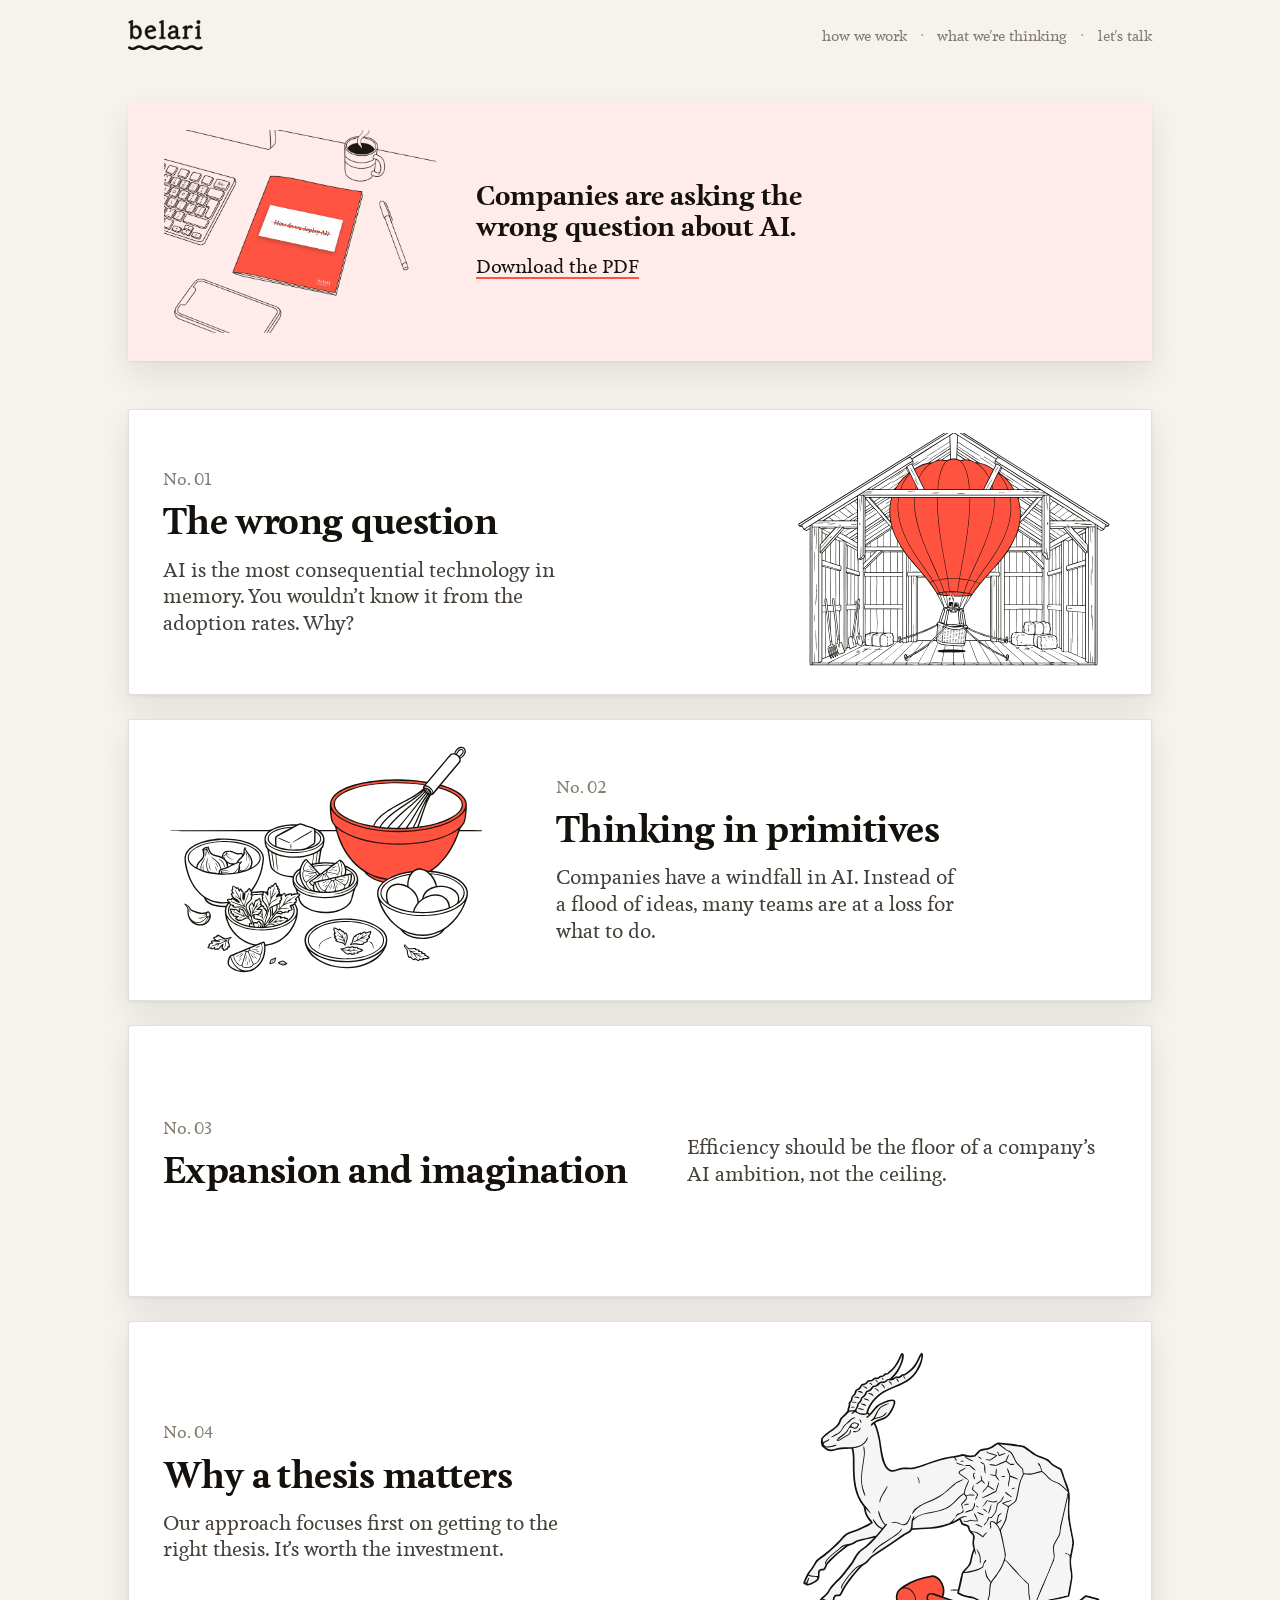
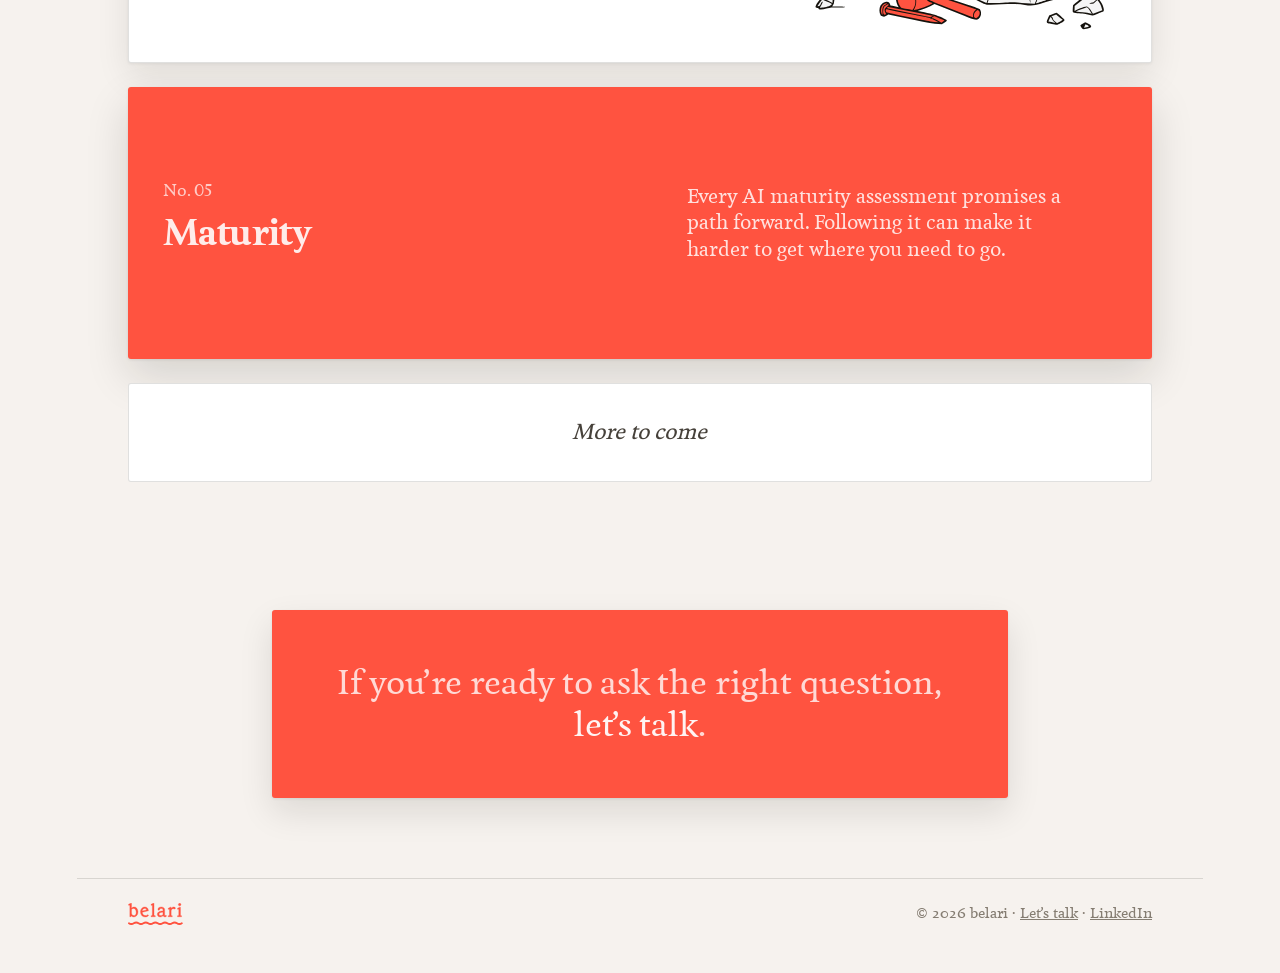
==== commit 717d0800: "Deploy 2026-10-07T04:23:11Z" ====
--- a/notes/index.html
+++ b/notes/index.html
@@ -15,19 +15,20 @@
   <meta property="og:title" content="Notes — belari" />
   <meta property="og:description" content="Notes on AI, strategy, and what companies are getting wrong." />
   <meta property="og:url" content="https://belari.ai/notes/" />
-  <meta property="og:image" content="https://belari.ai/og.png" />
+  <meta property="og:image" content="https://belari.ai/og/notes.png" />
   <meta property="og:image:width" content="1200" />
   <meta property="og:image:height" content="630" />
-  <meta property="og:image:alt" content="belari — a crane holding a coral wrecking ball, at rest" />
+  <meta property="og:image:alt" content="What we&#x27;re thinking — belari" />
   <meta name="twitter:card" content="summary_large_image" />
   <meta name="twitter:title" content="Notes — belari" />
   <meta name="twitter:description" content="Notes on AI, strategy, and what companies are getting wrong." />
-  <meta name="twitter:image" content="https://belari.ai/og.png" />
-  <script type="module" crossorigin src="/assets/notes-D3vi3IYY.js"></script>
-  <link rel="modulepreload" crossorigin href="/assets/nav-BQvHFNF7.js">
-  <link rel="modulepreload" crossorigin href="/assets/Page-BoLeJb7n.js">
-  <link rel="modulepreload" crossorigin href="/assets/IdeaBookPanel-8V2joqB5.js">
-  <link rel="stylesheet" crossorigin href="/assets/nav-BsWCXOCC.css">
+  <meta name="twitter:image" content="https://belari.ai/og/notes.png" />
+  <script type="module" crossorigin src="/assets/notes-uhizUabi.js"></script>
+  <link rel="modulepreload" crossorigin href="/assets/nav-DI1F6HIE.js">
+  <link rel="modulepreload" crossorigin href="/assets/Page-MUpyBgNr.js">
+  <link rel="modulepreload" crossorigin href="/assets/IdeaBookPanel-9XLuzg-g.js">
+  <link rel="modulepreload" crossorigin href="/assets/notes-DiWN8sQ4.js">
+  <link rel="stylesheet" crossorigin href="/assets/nav-DSaZncbh.css">
   <script data-goatcounter="https://belari.goatcounter.com/count" async src="https://gc.zgo.at/count.js"></script>
 </head>
 <body>
--- a/assets/nav-DSaZncbh.css
+++ b/assets/nav-DSaZncbh.css
@@ -0,0 +1 @@
+@font-face{font-family:Feijoa;src:url(/assets/feijoa-medium-CCUOaHGe.woff2) format("woff2");font-weight:400 500;font-style:normal;font-display:swap}@font-face{font-family:Feijoa;src:url(/assets/feijoa-bold-Dv0kzkUl.woff2) format("woff2");font-weight:600 700;font-style:normal;font-display:swap}:root{--ths-ink: #15120D;--ths-ink-soft: #46413A;--ths-muted: #857D72;--ths-paper: #F7F6F1;--ths-surface: #FFFFFF;--ths-coral: #FF5340;--ths-accent: var(--ths-coral);--ths-on-accent: var(--ths-ink);--ths-rule: color-mix(in srgb, var(--ths-ink) 13%, transparent);--ths-rule-strong:color-mix(in srgb, var(--ths-ink) 22%, transparent);--ths-font-display: "Feijoa", Georgia, "Times New Roman", serif;--ths-font-head: "Feijoa", Georgia, "Times New Roman", serif;--ths-font-body: "Feijoa", Georgia, "Times New Roman", serif;--ths-font-label: ui-monospace, "SF Mono", Menlo, monospace;--ths-text-xs: .72rem;--ths-text-sm: .85rem;--ths-text-base:1.125rem;--ths-text-lg: 1.2rem;--ths-text-xl: clamp(1.3rem, 1.9vw, 1.7rem);--ths-h3: 1.1rem;--ths-h2: clamp(1.3rem, 1.9vw, 1.55rem);--ths-h1: clamp(2rem, 3.4vw, 2.7rem);--ths-display: clamp(2.8rem, 6.2vw, 4.75rem);--ths-leading: 1.6;--ths-leading-tight: 1.08;--ths-space-1: .25rem;--ths-space-2: .5rem;--ths-space-3: .75rem;--ths-space-4: 1rem;--ths-space-5: 1.5rem;--ths-space-6: 2rem;--ths-space-7: 3rem;--ths-space-8: clamp(2.5rem, 5vw, 4.5rem);--ths-measure: 40rem;--ths-maxw: 90rem;--ths-gutter: clamp(1.25rem, 4vw, 4rem);--ths-radius: 3px;--ths-shadow: 0 1px 2px color-mix(in srgb, var(--ths-ink) 4%, transparent), 0 10px 30px color-mix(in srgb, var(--ths-ink) 6%, transparent);--ths-bp-md: 820px}.ths-root{color:var(--ths-ink);background-color:var(--ths-paper);font-family:var(--ths-font-body);font-size:var(--ths-text-base);line-height:var(--ths-leading);-webkit-font-smoothing:antialiased;text-rendering:optimizeLegibility}.ths-root *{box-sizing:border-box}.ths-root a{color:inherit}.ths-root img{max-width:100%}.ths-root.ths-grain{background-image:url("data:image/svg+xml,%3Csvg%20xmlns='http://www.w3.org/2000/svg'%20width='200'%20height='200'%3E%3Cfilter%20id='d'%3E%3CfeTurbulence%20type='fractalNoise'%20baseFrequency='0.75'%20numOctaves='3'%20seed='4'%20stitchTiles='stitch'/%3E%3CfeComponentTransfer%3E%3CfeFuncA%20type='discrete'%20tableValues='0%200%200%200%200%200%20.10%20.18%20.28'/%3E%3C/feComponentTransfer%3E%3C/filter%3E%3Crect%20width='100%25'%20height='100%25'%20filter='url(%23d)'/%3E%3C/svg%3E");background-repeat:repeat}.ths-wrap,.ths-sheet{max-width:var(--ths-maxw);margin:0 auto;padding:0 var(--ths-gutter)}.ths-prose{max-width:var(--ths-measure)}.ths-prose>:last-child{margin-bottom:0}.ths-section{padding:var(--ths-space-7) 0}.ths-section--flush{padding:0}.ths-divider{border:0;border-top:1px solid var(--ths-rule);margin:0}.ths-grid3{display:grid;grid-template-columns:repeat(3,1fr);gap:clamp(1.75rem,4vw,4rem);align-items:start}.ths-grid3>*{min-width:0}@media(max-width:820px){.ths-grid3{grid-template-columns:1fr;gap:2.75rem}}.ths-split{display:grid;grid-template-columns:1.05fr .95fr;gap:clamp(2rem,6vw,5rem);align-items:start}.ths-split--hero{align-items:end;padding-top:clamp(3rem,6vw,5rem)}@media(max-width:820px){.ths-split{grid-template-columns:1fr;gap:1.25rem}}.ths-cols{display:grid;grid-template-columns:1fr 1fr;gap:2rem}.ths-cols ul{list-style:none;margin:0;padding:0}.ths-cols li{padding:.6rem 0;border-top:1px solid var(--ths-rule);color:var(--ths-ink-soft)}@media(max-width:680px){.ths-cols{grid-template-columns:1fr;gap:1rem}}.ths-rail{display:grid;grid-template-columns:minmax(7rem,12rem) 1fr;gap:clamp(1.5rem,4vw,4.5rem);border-top:1px solid var(--ths-rule);padding:var(--ths-space-6) 0}.ths-rail__label{font-family:var(--ths-font-label);text-transform:uppercase;letter-spacing:.15em;font-size:var(--ths-text-xs);color:var(--ths-muted);line-height:1.55}.ths-rail__num{display:block;font-size:.9rem;color:var(--ths-coral);letter-spacing:.1em;margin-top:.5rem;line-height:1;font-variant-numeric:tabular-nums}.ths-rail__body{max-width:var(--ths-measure)}.ths-rail__body>:last-child{margin-bottom:0}@media(max-width:820px){.ths-rail{grid-template-columns:1fr;gap:.65rem}}.ths-steps{list-style:none;counter-reset:step;margin:0;padding:0}.ths-steps__item{counter-increment:step;display:grid;grid-template-columns:1.8rem 1fr;gap:1.1rem;padding:.9rem 0;border-top:1px solid var(--ths-rule)}.ths-steps__item:first-child{border-top:0;padding-top:.2rem}.ths-steps__item:before{content:counter(step,decimal-leading-zero);font-family:var(--ths-font-label);font-size:.74rem;color:var(--ths-muted);font-variant-numeric:tabular-nums;padding-top:.3rem}.ths-steps__title{font-family:var(--ths-font-head);font-weight:600;font-size:1.02rem}.ths-steps__body{color:var(--ths-ink-soft)}.ths-heading{font-family:var(--ths-font-head);color:var(--ths-ink);letter-spacing:-.02em;margin:0}.ths-heading--display{font-family:var(--ths-font-display);font-size:var(--ths-display);line-height:var(--ths-leading-tight);letter-spacing:-.03em;font-weight:600}.ths-heading--1{font-size:var(--ths-h1);line-height:1.04;letter-spacing:-.025em;font-weight:600}.ths-heading--2{font-size:var(--ths-h2);line-height:1.12;font-weight:600}.ths-heading--3{font-size:var(--ths-h3);line-height:1.3;font-weight:600}.ths-lede{font-family:var(--ths-font-body);font-size:var(--ths-text-lg);line-height:1.5;color:var(--ths-ink-soft);max-width:var(--ths-measure);margin:0 0 1rem}.ths-text{margin:0 0 1rem}.ths-text:last-child{margin-bottom:0}.ths-eyebrow{font-family:var(--ths-font-label);text-transform:uppercase;letter-spacing:.16em;font-size:var(--ths-text-xs);color:var(--ths-muted);margin:0 0 1rem;display:block}.ths-eyebrow--accent{color:var(--ths-accent)}.ths-tag{font-family:var(--ths-font-label);display:inline-block;text-transform:uppercase;letter-spacing:.14em;font-size:var(--ths-text-xs);color:var(--ths-accent)}.ths-epigraph{font-family:var(--ths-font-body);font-style:italic;color:var(--ths-ink-soft);border-left:3px solid var(--ths-accent);padding-left:1rem;max-width:32rem;margin:1.4rem 0}.ths-wordmark,.ths-logomark{display:inline-block;line-height:0;color:var(--ths-ink);text-decoration:none}.ths-wordmark--accent{color:var(--ths-accent)}.ths-nav .ths-wordmark,.ths-nav .ths-logomark,.ths-footer .ths-wordmark,.ths-footer .ths-logomark{color:var(--ths-coral)}.ths-wordmark__svg,.ths-logomark__svg{display:block;width:auto}.ths-wordmark--sm .ths-wordmark__svg{height:22px}.ths-wordmark--md .ths-wordmark__svg{height:34px}.ths-wordmark--lg .ths-wordmark__svg{height:60px}.ths-logomark--sm .ths-logomark__svg{height:28px}.ths-logomark--md .ths-logomark__svg{height:44px}.ths-logomark--lg .ths-logomark__svg{height:72px}.ths-nav .ths-wordmark__svg{height:30px}.ths-wordmark--inline{--ths-inline-h: 1.34em;vertical-align:calc(var(--ths-inline-h) * -.37)}.ths-wordmark--inline .ths-wordmark__svg{height:var(--ths-inline-h)}.ths-logomark--inline{vertical-align:-.28em}.ths-logomark--inline .ths-logomark__svg{height:1.5em}.ths-nav{display:flex;justify-content:space-between;align-items:center;gap:1rem;flex-wrap:wrap;padding:1.25rem var(--ths-gutter);max-width:var(--ths-maxw);margin:0 auto}.ths-nav__links{display:flex;align-items:baseline;gap:.8rem}.ths-nav__links a{text-decoration:none;color:var(--ths-muted);font-size:var(--ths-text-sm)}.ths-nav__links a:hover{color:var(--ths-ink)}.ths-nav__sep{color:var(--ths-muted);opacity:.55;-webkit-user-select:none;user-select:none}.ths-nav--sticky{position:sticky;top:0;z-index:20;background:var(--ths-paper);border-bottom:1px solid var(--ths-rule)}.ths-nav__brand--mark,.ths-nav__label-short{display:none}@media(max-width:640px){.ths-nav{flex-wrap:nowrap;padding-block:.9rem;gap:.75rem}.ths-nav__brand--full{display:none}.ths-nav__brand--mark{display:inline-block}.ths-nav__links{gap:.55rem}.ths-nav__link--has-short .ths-nav__label-full{display:none}.ths-nav__link--has-short .ths-nav__label-short{display:inline}}.ths-footer{display:flex;justify-content:space-between;align-items:center;gap:1rem;flex-wrap:wrap;max-width:var(--ths-maxw);margin:5rem auto 0;padding:1.5rem var(--ths-gutter) 3rem;border-top:1px solid var(--ths-rule)}.ths-footer__meta{color:var(--ths-muted);font-size:var(--ths-text-sm)}.ths-footer__meta a{color:var(--ths-muted)}.ths-cta{display:inline-block;font-family:var(--ths-font-body);font-weight:500;text-decoration:none;color:var(--ths-accent);border-bottom:2px solid var(--ths-accent);padding-bottom:.2rem;line-height:1.2;cursor:pointer;background:none;border-top:0;border-left:0;border-right:0}.ths-cta:hover{color:var(--ths-ink);border-color:var(--ths-ink)}.ths-cta--block{margin-top:1.6rem}.ths-card{border:1px solid var(--ths-rule);border-radius:var(--ths-radius);padding:1.4rem 1.6rem;background:var(--ths-surface);max-width:var(--ths-measure)}.ths-card--raised{border-color:transparent;box-shadow:var(--ths-shadow)}.ths-card__title{margin:.4rem 0}.ths-notelist{border-top:1px solid var(--ths-rule);max-width:48rem}.ths-noterow{display:flex;justify-content:space-between;align-items:baseline;gap:1rem;padding:1.1rem 0;border-bottom:1px solid var(--ths-rule);text-decoration:none;color:inherit}.ths-noterow__title{margin:0;font-family:var(--ths-font-head);font-weight:600;font-size:1.05rem}.ths-noterow__meta{color:var(--ths-accent);font-family:var(--ths-font-label);font-size:var(--ths-text-xs);text-transform:uppercase;letter-spacing:.12em;white-space:nowrap}a.ths-noterow:hover .ths-noterow__title{color:var(--ths-accent)}.ths-manifesto{font-family:var(--ths-font-body);padding:clamp(2rem,5vw,4rem) 0}.ths-manifesto__cols>p{font-size:1.12rem;line-height:1.72;font-weight:500;margin:0 0 1.1rem;text-align:justify;-webkit-hyphens:auto;hyphens:auto}.ths-manifesto__cols>p:last-child{margin-bottom:0}.ths-manifesto__lede{font-size:1.28rem;line-height:1.5;color:var(--ths-ink);margin:0 0 1.1rem;font-weight:500}.ths-manifesto__close{font-weight:600;color:var(--ths-ink)}.ths-manifesto__cols{max-width:46rem;margin-inline:auto}.ths-manifesto__initial{float:left;font-family:var(--ths-font-display);font-weight:600;font-size:3.3em;line-height:.78;padding:.02em .22em 0 0}html,body,#root{margin:0;min-height:100%}body{background:var(--ths-paper)}.sr-only{position:absolute;width:1px;height:1px;padding:0;margin:-1px;overflow:hidden;clip:rect(0,0,0,0);white-space:nowrap;border:0}.site-root{min-height:100vh;overflow-x:clip;background:color-mix(in srgb,var(--ths-coral) 11%,white);--home-measure: 64rem}.site-root:not(.home-wash) .ths-nav,.site-root:not(.home-wash) .ths-wrap,.site-root:not(.home-wash) .ths-footer{max-width:calc(var(--home-measure) + 2 * var(--ths-gutter))}.hero{min-height:100vh;display:flex;flex-direction:column;padding:clamp(1.5rem,3vw,2.5rem) 0}.hero .hero-page{flex:1}.below{padding:clamp(2.5rem,5vw,4.5rem) 0}.below hr{margin:clamp(2.5rem,5vw,4rem) 0}.home-wash{--ths-accent: var(--ths-ink);--coral-light: color-mix(in srgb, var(--ths-coral) 11%, white);background:var(--ths-coral)}.home-wash .hero{justify-content:safe center;align-items:center;background:var(--ths-coral);margin-inline:calc(50% - 50vw);padding-inline:clamp(1.25rem,4vw,3rem)}.home-wash .hero-page{flex:0 1 auto;width:100%;max-width:48.5rem;background:#fff;border-radius:var(--ths-radius);padding:clamp(2rem,5vw,4rem) clamp(1.5rem,4vw,3.5rem);box-shadow:0 2px 8px color-mix(in srgb,var(--ths-ink) 8%,transparent),0 20px 50px color-mix(in srgb,var(--ths-ink) 12%,transparent)}.home-wash .hero-page .ths-manifesto{padding:0}.home-wash .hero-statement{font-family:var(--ths-font-display);font-size:clamp(1.15rem,1.9vw,1.45rem);line-height:1.4;color:var(--ths-ink-soft);margin:0 0 clamp(1.5rem,3vw,2.25rem);padding-bottom:clamp(1.25rem,2.5vw,1.75rem);border-bottom:1px solid color-mix(in srgb,var(--ths-ink) 14%,transparent);text-wrap:pretty}.home-wash .hero-statement strong{font-weight:600;color:var(--ths-ink)}.home-wash .hero-statement em{font-style:italic}.home-wash .hero-scroll{display:grid;place-items:center;width:max-content;margin:clamp(1.5rem,3vw,2.5rem) auto 0;padding:.35rem .5rem;border-radius:999px;color:var(--ths-ink-soft);transition:color .2s ease}.home-wash .hero-scroll:hover{color:var(--ths-ink)}.home-wash .hero-scroll:focus{outline:none}.home-wash .hero-scroll:focus-visible{outline:2px solid var(--ths-ink);outline-offset:3px}.home-wash .hero-scroll svg{display:block;animation:hero-cue-fade 2.6s ease-in-out infinite}@keyframes hero-cue-fade{0%,to{opacity:.35}50%{opacity:.9}}@media(prefers-reduced-motion:reduce){.home-wash .hero-scroll svg{animation:none;opacity:.7}}.home-wash #start{scroll-margin-top:5rem}@media(max-width:640px){.home-wash #start{scroll-margin-top:4rem}}@media(max-width:760px){.home-wash .hero{padding-bottom:min(36dvh,16rem)}}.home-wash .ths-manifesto__lede{font-size:clamp(1.35rem,3vw,1.85rem);line-height:1.24;font-weight:500;text-wrap:balance;margin-bottom:1.9rem}.home-wash .ths-manifesto__cols{max-width:42rem}.home-wash .ths-manifesto__cols>p{text-align:left;-webkit-hyphens:manual;hyphens:manual;text-wrap:pretty}.home-wash .ths-manifesto__close{margin-top:1.6rem}.home-wash .ths-manifesto .ths-wordmark,.home-wash .ths-manifesto .ths-logomark{color:var(--ths-coral)}.home-wash .home-nav{position:fixed;top:0;left:0;right:0;z-index:30;background:var(--ths-coral);padding-inline:var(--ths-gutter);transform:translateY(-100%);transition:transform .35s ease}.home-wash .home-nav--show{transform:translateY(0)}.home-wash .home-nav .ths-nav{max-width:var(--home-measure);padding-inline:0}.home-wash .home-nav .ths-wordmark,.home-wash .home-nav .ths-logomark,.home-wash .ths-footer .ths-wordmark,.home-wash .ths-footer .ths-logomark,.home-wash .ths-nav__links a,.home-wash .ths-footer__meta,.home-wash .ths-footer__meta a,.home-wash .ths-nav__sep{color:var(--coral-light)}.home-wash .ths-nav__links a{font-weight:500}.home-wash .ths-nav__links a:hover,.home-wash .ths-footer__meta a:hover{color:color-mix(in srgb,var(--coral-light) 55%,white)}.home-wash .ths-footer{border-top-color:color-mix(in srgb,var(--coral-light) 28%,transparent)}.home-wash .ths-footer{max-width:var(--home-measure);padding-inline:0}.home-rail .rail-row{border-top:1px solid var(--ths-rule);padding:clamp(2rem,4vw,3.25rem) 0}.home-rail .rail-body{max-width:52rem}.home-rail .rail-orient{font-family:var(--ths-font-display);font-size:clamp(1.3rem,2.2vw,1.7rem);line-height:1.42;color:var(--ths-ink-soft);margin:0;text-wrap:pretty}.home-rail .rail-orient strong{font-weight:600;color:var(--ths-ink)}.home-rail .rail-orient em{font-style:italic}.home-rail .rail-orient+.rail-orient{margin-top:1.15em}@media(min-width:821px){.home-rail .rail-row--orient .rail-body{margin-inline:auto}}.beliefs-sea{margin-inline:calc(50% - 50vw);background:var(--ths-coral);padding:clamp(2.5rem,5vw,4.5rem) var(--ths-gutter)}.beliefs-inner{max-width:var(--home-measure);margin-inline:auto}.beliefs-list{display:flex;flex-direction:column;background:#fff;border-radius:var(--ths-radius);box-shadow:0 1px 3px color-mix(in srgb,var(--ths-ink) 7%,transparent),0 14px 34px color-mix(in srgb,var(--ths-ink) 11%,transparent)}.belief-row{position:relative;display:grid;grid-template-columns:1fr 1fr;gap:clamp(1.5rem,4vw,3.5rem);align-items:center;padding:clamp(1.75rem,3.5vw,2.75rem);overflow:visible}.belief-row+.belief-row{border-top:1px solid var(--ths-rule)}.belief-row:nth-of-type(2n) .belief-figure{order:2}.beliefs-list__head{padding:clamp(1.5rem,3vw,2.25rem) clamp(1.75rem,3.5vw,2.75rem);border-bottom:1px solid var(--ths-rule)}.beliefs-list__head .ths-heading--2{margin:0}.belief-copy__num{font-family:var(--ths-font-display);font-weight:600;font-size:1.5rem;line-height:1;color:var(--ths-coral);font-variant-numeric:tabular-nums;display:block;margin-bottom:.6rem}.belief-copy .ths-heading--3{font-size:clamp(1.25rem,2.2vw,1.7rem);line-height:1.1;margin:0 0 1rem}.belief-copy .ths-text{color:var(--ths-ink-soft);font-size:1rem;line-height:1.55;margin:0}.belief-figure{position:relative;align-self:stretch;min-height:17rem;border-radius:var(--ths-radius);background:color-mix(in srgb,var(--ths-coral) 7%,white);display:grid;place-items:center;padding:1.25rem}.belief-figure__caption{font-family:var(--ths-font-head);font-style:italic;font-size:.98rem;line-height:1.4;text-align:center;max-width:24ch;color:color-mix(in srgb,var(--ths-ink) 50%,white)}.belief-figure__img{display:block;width:100%;height:auto;margin-top:clamp(-4.5rem,-7vw,-6rem)}.belief-figure--art{background:transparent;padding:0}.belief-figure--art .belief-figure__img{width:100%;height:auto;margin:0}@media(max-width:760px){.belief-row{grid-template-columns:1fr;gap:1.5rem}.belief-row:nth-of-type(2n) .belief-figure,.belief-row:nth-of-type(odd) .belief-figure{order:1}.belief-figure{min-height:13rem}}.home-rail .rail-row--contact{border-top:1px solid var(--ths-rule-strong)}.home-rail .rail-row--contact .ths-heading{font-size:clamp(1.5rem,2.6vw,2.05rem);line-height:var(--ths-leading-tight);margin:0;text-wrap:balance}.home-rail .contact-link{color:inherit;text-decoration:none;display:grid;grid-template-columns:1fr auto 1fr;align-items:center;column-gap:clamp(1.1rem,2.5vw,1.75rem);transition:color .18s ease}.home-rail .contact-link:hover{color:var(--ths-coral)}.home-rail .contact-link:hover .contact-talk__art{transform:translateY(-3px)}.home-rail .contact-link:focus{outline:none}.home-rail .contact-link:focus-visible{outline:2px solid var(--ths-ink);outline-offset:4px}.home-rail .rail-row--contact .ths-text{color:var(--ths-ink-soft);max-width:var(--ths-measure);margin:0 0 1.75rem}.contact-grid{display:flex;flex-direction:column}.contact-explore{display:grid;grid-template-columns:1fr 1fr;padding-bottom:clamp(1.75rem,3.5vw,2.5rem)}.contact-explore__item{display:flex;flex-direction:column;align-items:center;text-align:center;gap:clamp(1rem,2vw,1.4rem);padding:clamp(.5rem,1.5vw,1rem) clamp(1rem,3vw,2.5rem);text-decoration:none;color:var(--ths-ink)}.contact-explore__item+.contact-explore__item{border-left:1px solid var(--ths-rule)}.contact-explore__art{height:clamp(96px,13vw,144px);width:auto;transition:transform .18s ease}.contact-explore__item:hover .contact-explore__art{transform:translateY(-3px)}.contact-explore__label{font-family:var(--ths-font-head);font-size:clamp(1.15rem,1.8vw,1.4rem);line-height:1.15;transition:color .18s ease}.contact-explore__item:hover .contact-explore__label{color:var(--ths-coral)}.contact-explore__item:focus{outline:none}.contact-explore__item:focus-visible{outline:2px solid var(--ths-ink);outline-offset:4px;border-radius:var(--ths-radius)}.contact-talk{border-top:1px solid var(--ths-rule);padding-top:clamp(1.75rem,3.5vw,2.5rem);text-align:center}.contact-talk__art{justify-self:end;width:clamp(96px,12vw,136px);height:auto;transition:transform .18s ease}@media(max-width:640px){.home-rail .contact-link{grid-template-columns:1fr;row-gap:1rem;justify-items:center}.contact-talk__art{justify-self:center}}@media(max-width:640px){.contact-explore{grid-template-columns:1fr;row-gap:clamp(1.5rem,5vw,2rem)}.contact-explore__item+.contact-explore__item{border-left:0;border-top:1px solid var(--ths-rule);padding-top:clamp(1.5rem,5vw,2rem)}}.home-wash .below{margin-inline:calc(50% - 50vw);padding:clamp(2.5rem,5vw,4.5rem) var(--ths-gutter) clamp(3rem,6vw,5rem);background:var(--ths-coral)}.home-rail{max-width:var(--home-measure);margin-inline:auto;display:flex;flex-direction:column;gap:clamp(1rem,2vw,1.75rem)}.home-rail .rail-row{border-top:0;background:#fff;border-radius:var(--ths-radius);box-shadow:0 1px 3px color-mix(in srgb,var(--ths-ink) 7%,transparent),0 14px 34px color-mix(in srgb,var(--ths-ink) 11%,transparent);padding:clamp(1.75rem,3.5vw,2.75rem) clamp(1.6rem,3.5vw,2.75rem)}.site-root.approach-page{background:#fff}.approach-page .ths-nav .ths-wordmark{color:var(--ths-ink)}.approach-headline .ths-heading--1{color:var(--ths-coral);margin-bottom:clamp(1.25rem,3vw,2rem);max-width:var(--ths-measure)}@media(min-width:821px){.approach-headline .ths-heading--1,.approach-headline .ths-lede{margin-inline:auto}}.approach-page .flow-heading{max-width:60rem;margin-inline:auto}.approach-page .flow-lede{max-width:60rem;margin:.6rem auto 0;font-size:var(--ths-text-lg);line-height:1.5;color:var(--ths-ink-soft)}.flow{max-width:60rem;margin:clamp(1.5rem,3vw,2.25rem) auto 0;--lx: 23%;--rx: 77%;--trace: 2px}.flow__step{display:flex}.flow__step--right{justify-content:flex-end}.flow__card{width:46%;background:#fff;border-radius:var(--ths-radius);box-shadow:0 1px 3px color-mix(in srgb,var(--ths-ink) 7%,transparent),0 14px 34px color-mix(in srgb,var(--ths-ink) 10%,transparent);padding:clamp(1.2rem,2.4vw,1.5rem)}.flow__num{display:block;font-family:var(--ths-font-head);font-weight:600;color:var(--ths-coral);font-size:.9rem;letter-spacing:.06em;font-variant-numeric:tabular-nums;margin-bottom:.45rem}.flow__title{font-family:var(--ths-font-head);font-weight:700;letter-spacing:-.01em;margin:0 0 .5rem;font-size:1.2rem}.flow__body{color:var(--ths-ink-soft);margin:0;font-size:.96rem;line-height:1.5}.flow__body+.flow__body{margin-top:.9em}.flow__em{color:var(--ths-coral)}.flow__thesis{background:var(--ths-coral);color:#fff;border-radius:var(--ths-radius);box-shadow:0 1px 3px color-mix(in srgb,var(--ths-ink) 8%,transparent),0 16px 40px color-mix(in srgb,var(--ths-coral) 26%,transparent);padding:clamp(1.5rem,3vw,1.9rem) clamp(1.5rem,3vw,2rem);display:grid;grid-template-columns:1fr 1.15fr;gap:clamp(1.2rem,3vw,2.4rem);align-items:center}.flow__eyebrow{display:block;font-family:var(--ths-font-head);font-style:italic;font-size:1rem;margin-bottom:.4rem;color:color-mix(in srgb,var(--ths-coral) 22%,white)}.flow__thesis .flow__num{color:color-mix(in srgb,var(--ths-coral) 22%,white)}.flow__thesis .flow__title{color:#fff;font-size:clamp(1.3rem,2.4vw,1.5rem);margin:0}.flow__thesis .flow__body{color:color-mix(in srgb,var(--ths-coral) 14%,white)}.flow__thesis .flow__body a{color:inherit;text-decoration:underline;text-decoration-thickness:1px;text-underline-offset:3px}.flow__thesis .flow__body a:hover{opacity:.8}.flow__link{position:relative;height:2.8rem}.flow__link i{position:absolute;background:var(--ths-coral);display:block}.flow__link .v{width:var(--trace)}.flow__link .h{height:var(--trace)}.flow__link--lr .a{left:calc(var(--lx) - 1px);top:0;height:50%}.flow__link--lr .b{left:var(--lx);width:calc(var(--rx) - var(--lx));top:calc(50% - 1px)}.flow__link--lr .c{left:calc(var(--rx) - 1px);top:50%;height:50%}.flow__link--rl .a{left:calc(var(--rx) - 1px);top:0;height:50%}.flow__link--rl .b{left:var(--lx);width:calc(var(--rx) - var(--lx));top:calc(50% - 1px)}.flow__link--rl .c{left:calc(var(--lx) - 1px);top:50%;height:50%}.flow__link--dr .a{left:calc(var(--rx) - 1px);top:0;height:100%}.flow__link--dl .a{left:calc(var(--lx) - 1px);top:0;height:100%}.flow__part{margin:0 0 1.6rem;padding-top:.65rem;border-top:2px solid var(--ths-coral);font-family:var(--ths-font-label);font-size:var(--ths-text-xs);letter-spacing:.15em;text-transform:uppercase;color:var(--ths-muted);line-height:1.5}.flow__part--two{border-top-color:color-mix(in srgb,var(--ths-coral) 45%,transparent)}.flow__step--two .flow__num{color:var(--ths-muted)}.flow__step{align-items:center}.flow__step--fig.flow__step--left{justify-content:space-between}.flow__step--fig.flow__step--right{justify-content:space-between;flex-direction:row-reverse}.flow__figure{margin:0;width:46%;display:flex;align-items:center;justify-content:center}.flow__figure img{max-width:min(72%,216px);max-height:12.5rem;width:auto;height:auto;display:block}@media(max-width:720px){.flow__card{width:100%}.flow__thesis{grid-template-columns:1fr;gap:1rem}.flow__link{height:2rem}.flow__link i{display:none}.flow__link .a{display:block;left:calc(50% - 1px);top:0;height:100%;width:var(--trace)}.flow__step--fig{flex-direction:column;gap:2.3rem;background:#fff;border-radius:var(--ths-radius);box-shadow:0 1px 3px color-mix(in srgb,var(--ths-ink) 7%,transparent),0 14px 34px color-mix(in srgb,var(--ths-ink) 10%,transparent);padding:clamp(1.2rem,2.4vw,1.5rem);align-items:stretch}.flow__step--fig.flow__step--right{flex-direction:column}.flow__step--fig .flow__card{box-shadow:none;background:transparent;padding:0;border-radius:0}.flow__figure{width:100%}.flow__figure img{width:min(50%,190px)}}.talk-cta{margin-top:clamp(3rem,7vw,5rem);display:flex;justify-content:center}.talk-cta .talk-cta__link{display:block;width:100%;max-width:46rem;text-align:center;background:var(--ths-coral);border-radius:var(--ths-radius);padding:clamp(2rem,5vw,3.25rem) clamp(1.75rem,4vw,3rem);text-decoration:none;font-family:var(--ths-font-head);font-size:clamp(1.35rem,2.8vw,2rem);line-height:1.32;text-wrap:pretty;color:color-mix(in srgb,var(--ths-coral) 22%,white);box-shadow:0 1px 3px color-mix(in srgb,var(--ths-ink) 7%,transparent),0 14px 34px color-mix(in srgb,var(--ths-ink) 11%,transparent);transition:transform .2s ease,box-shadow .2s ease}.talk-cta .talk-cta__link strong{font-weight:inherit;color:color-mix(in srgb,var(--ths-coral) 7%,white)}.talk-cta .talk-cta__link:hover{transform:translateY(-2px);box-shadow:0 2px 6px color-mix(in srgb,var(--ths-ink) 9%,transparent),0 20px 46px color-mix(in srgb,var(--ths-ink) 15%,transparent)}.talk-cta .talk-cta__link:hover strong{text-decoration:underline;text-underline-offset:4px}.talk-cta .talk-cta__link:focus{outline:none}.talk-cta .talk-cta__link:focus-visible{outline:2px solid #fff;outline-offset:-8px}.site-root.notes-page{background:var(--home-ground)}.notes-page .ths-nav .ths-wordmark{color:var(--ths-ink)}.notes-page .ths-heading--1{margin-bottom:clamp(1.25rem,3vw,2rem)}.notes-grid{display:grid;grid-template-columns:repeat(2,1fr);gap:clamp(1rem,2.2vw,1.5rem)}.tl-card{display:flex;flex-direction:column;min-height:17rem;background:var(--ths-surface);border:1px solid var(--ths-rule);border-radius:var(--ths-radius);box-shadow:0 1px 3px color-mix(in srgb,var(--ths-ink) 6%,transparent),0 14px 34px color-mix(in srgb,var(--ths-ink) 9%,transparent);padding:clamp(1.5rem,3vw,2rem) clamp(1.5rem,3vw,2.1rem);text-decoration:none;color:inherit;transition:box-shadow .2s ease,border-color .2s ease}a.tl-card:hover{border-color:var(--ths-rule-strong);box-shadow:0 2px 6px color-mix(in srgb,var(--ths-ink) 8%,transparent),0 20px 44px color-mix(in srgb,var(--ths-ink) 13%,transparent)}a.tl-card:hover .tl-title{color:var(--ths-coral)}a.tl-card:focus{outline:none}a.tl-card:focus-visible{outline:2px solid var(--ths-ink);outline-offset:3px}.tl-date{font-family:var(--ths-font-head);color:var(--ths-muted);font-size:.98rem;font-variant-numeric:lining-nums;margin:0 0 .7rem}.tl-title{font-family:var(--ths-font-head);font-weight:600;font-size:clamp(1.2rem,1.8vw,1.45rem);line-height:1.18;letter-spacing:-.015em;margin:0 0 .55rem}.tl-preview{color:var(--ths-ink-soft);font-size:1.02rem;line-height:1.5;margin:0;display:-webkit-box;-webkit-box-orient:vertical;-webkit-line-clamp:4;overflow:hidden}.tl-card.tl-more{grid-column:1 / -1;min-height:0;box-shadow:none;align-items:center;justify-content:center;font-family:var(--ths-font-head);font-style:italic;font-size:clamp(1.1rem,1.6vw,1.3rem);color:var(--ths-ink-soft);margin:0}.tl-card--art{grid-column:1 / -1;display:grid;grid-template-columns:1.6fr 1fr;padding:0;overflow:hidden}.tl-card--art .tl-card__text{display:flex;flex-direction:column;padding:clamp(1.5rem,3vw,2rem) clamp(1.5rem,3vw,2.1rem)}.tl-card__art{margin:0;background:var(--ths-surface);display:grid;place-items:center;padding:clamp(1rem,2vw,1.4rem)}.tl-card__art img{display:block;width:100%;max-width:20rem;height:auto}.tl-card--art-reverse{grid-template-columns:1fr 1.6fr}.tl-card--art-reverse .tl-card__text{order:2}.tl-card--art-reverse .tl-card__art{order:1}.tl-card.tl-featured{--pale: color-mix(in srgb, var(--ths-coral) 11%, white);background:var(--ths-coral);border-color:transparent;color:var(--pale);box-shadow:0 1px 3px color-mix(in srgb,var(--ths-ink) 8%,transparent),0 18px 44px color-mix(in srgb,var(--ths-ink) 14%,transparent)}.tl-card.tl-featured.tl-card--art{background:var(--ths-surface);border:0}.tl-card.tl-featured.tl-card--art .tl-card__text{background:var(--ths-coral)}.tl-card--wide{grid-column:1 / -1;display:grid;grid-template-columns:1.1fr 1fr;align-items:center;column-gap:clamp(1.75rem,4vw,3.5rem)}.tl-card__lead{display:flex;flex-direction:column}.tl-card--art .tl-title,.tl-card--wide .tl-title{font-size:clamp(1.55rem,2.7vw,2.25rem);line-height:1.12;margin-bottom:.9rem}.tl-card--art .tl-preview,.tl-card--wide .tl-preview{font-size:clamp(1.12rem,1.5vw,1.4rem);line-height:1.4;-webkit-line-clamp:3;max-width:34ch}.tl-card--art .tl-card__text{justify-content:center}.tl-card.tl-featured .tl-date{color:color-mix(in srgb,var(--ths-coral) 30%,white)}.tl-card.tl-featured .tl-title{color:var(--pale)}.tl-card.tl-featured .tl-preview{color:color-mix(in srgb,var(--ths-coral) 18%,white)}a.tl-card.tl-featured:hover{border-color:transparent;box-shadow:0 2px 8px color-mix(in srgb,var(--ths-ink) 10%,transparent),0 24px 52px color-mix(in srgb,var(--ths-ink) 18%,transparent)}a.tl-card.tl-featured:hover .tl-title{color:var(--pale)}a.tl-card.tl-featured:focus-visible{outline-color:var(--pale)}.note-read{max-width:var(--ths-measure);margin:0 auto}.note-title{font-family:var(--ths-font-display);font-weight:600;letter-spacing:-.025em;font-size:clamp(2rem,3.6vw,2.9rem);line-height:1.05;margin:.7rem 0 .5rem}.note-meta{font-family:var(--ths-font-head);color:var(--ths-muted);font-size:.98rem;margin:0 0 2rem}.site-root.note-page{background:var(--ths-surface)}.note-page .ths-nav .ths-wordmark{color:var(--ths-ink)}.note-masthead{--pale: color-mix(in srgb, var(--ths-coral) 11%, white);background:var(--ths-coral);border-radius:var(--ths-radius);padding:clamp(1.75rem,4vw,2.6rem) clamp(1.6rem,4vw,2.4rem);margin-bottom:clamp(1.75rem,4vw,2.4rem);box-shadow:0 1px 3px color-mix(in srgb,var(--ths-ink) 7%,transparent),0 14px 34px color-mix(in srgb,var(--ths-ink) 11%,transparent)}.note-masthead--art{display:grid;grid-template-columns:1.3fr 1fr;padding:0;overflow:hidden}.note-masthead__text{align-self:center;padding:clamp(1.75rem,4vw,2.6rem) clamp(1.6rem,4vw,2.4rem)}.note-masthead__art{margin:0;background:var(--ths-surface);display:grid;place-items:center;padding:clamp(1rem,2.5vw,1.5rem)}.note-masthead__art img{display:block;width:100%;height:auto}.note-masthead .note-title{color:var(--pale);margin-top:.5rem}.note-masthead .note-meta{color:color-mix(in srgb,var(--ths-coral) 30%,white);margin:.6rem 0 0}.note-lede{font-size:1.32rem;line-height:1.52;color:var(--ths-ink-soft);margin:0 0 1.6rem}.note-lede em{font-style:italic}.note-levels{margin:0 0 1.4rem;padding-left:1.4rem;border-left:1px solid var(--ths-rule)}.note-levels p{margin:0 0 .9rem;line-height:1.7}.note-levels p:last-child{margin-bottom:0}.note-levels strong{font-weight:600}@media(max-width:640px){.note-levels{padding-left:1rem}}.note-body p{margin:0 0 1.4rem;line-height:1.74}.note-body p:last-child{margin-bottom:0}.note-body em{font-style:italic}.note-body strong{font-weight:600}.note-h2{font-family:var(--ths-font-head);font-weight:600;font-size:clamp(1.28rem,2vw,1.45rem);line-height:1.2;letter-spacing:-.015em;color:var(--ths-ink);margin:3.1rem 0 1rem}.note-body>.note-h2:first-child{margin-top:1rem}.note-list{list-style:none;margin:1.5rem 0 1.6rem;padding:0;counter-reset:note-list}.note-list>li{counter-increment:note-list;position:relative;padding-left:2.3rem;margin:0 0 1.4rem}.note-list>li:last-child{margin-bottom:0}.note-list>li:before{content:counter(note-list) ".";position:absolute;left:0;top:0;font-family:var(--ths-font-head);font-weight:600;font-variant-numeric:tabular-nums;line-height:1.74;color:var(--ths-coral)}.note-list p{margin:0 0 1rem;line-height:1.74}.note-list p:last-child{margin-bottom:0}.note-list strong{font-weight:600}.note-list--tight>li{margin-bottom:.7rem}.note-inset{margin:2.8rem auto;max-width:34rem;padding:0;border:0;font-family:var(--ths-font-head);font-style:italic;font-size:clamp(1.7rem,3.4vw,2.2rem);line-height:1.18;letter-spacing:-.015em;color:var(--ths-coral);text-align:center;text-wrap:balance}.endmark{color:var(--ths-coral);line-height:0;white-space:nowrap}.endmark svg{display:inline-block;width:1.05em;height:1.05em;margin-left:.34em;vertical-align:-.16em}.note-close{margin-top:4rem;padding-top:2.25rem;border-top:1px solid var(--ths-rule-strong)}.note-close__cue{font-family:var(--ths-font-head);font-size:clamp(1.85rem,3.4vw,2.4rem);line-height:1.08;letter-spacing:-.02em;color:var(--ths-ink);margin:0 0 1.4rem;text-wrap:balance}.note-close__line{font-family:var(--ths-font-head);font-size:1.2rem;line-height:1.4;color:var(--ths-ink-soft);margin:0}.note-close__mail{color:var(--ths-coral);text-decoration:none;border-bottom:1px solid color-mix(in srgb,var(--ths-coral) 30%,transparent);padding-bottom:2px;white-space:nowrap;transition:color .18s ease,border-color .18s ease}.note-close__mail:hover{color:var(--ths-ink);border-color:var(--ths-ink)}.note-close__mail:focus{outline:none}.note-close__mail:focus-visible{outline:2px solid var(--ths-ink);outline-offset:4px}.note-onward{margin-top:3.25rem;padding-top:1.2rem;border-top:1px solid var(--ths-rule)}.note-onward__label{font-family:var(--ths-font-head);font-style:italic;color:var(--ths-muted);font-size:1rem;margin:0 0 .8rem}.note-onward__link{display:flex;justify-content:space-between;align-items:baseline;gap:1rem;text-decoration:none;color:inherit;padding:.7rem 0;border-top:1px solid var(--ths-rule)}.note-onward__link:first-of-type{border-top:0}.note-onward__link:hover .o-title{color:var(--ths-coral)}.note-onward__link:focus{outline:none}.note-onward__link:focus-visible{outline:2px solid var(--ths-ink);outline-offset:3px;border-radius:2px}.note-onward .o-title{font-family:var(--ths-font-head);font-weight:600;font-size:1.08rem}.note-onward .o-part{font-family:var(--ths-font-head);font-style:italic;color:var(--ths-muted);font-size:.92rem;white-space:nowrap}.note-back{display:inline-block;margin-top:1.8rem;font-family:var(--ths-font-head);font-style:italic;color:var(--ths-muted);text-decoration:none}.note-back:hover{color:var(--ths-coral)}.note-back:focus{outline:none}.note-back:focus-visible{outline:2px solid var(--ths-ink);outline-offset:3px;border-radius:2px}@media(max-width:680px){.note-list>li{padding-left:1.9rem}.notes-grid,.tl-card--art{grid-template-columns:1fr}.tl-card--art-reverse .tl-card__text,.tl-card--art-reverse .tl-card__art{order:initial}.tl-card--wide{grid-template-columns:1fr;row-gap:.55rem}.tl-card__art{padding:1.1rem 1.4rem}.tl-card__art img{max-width:18rem}.note-masthead--art{grid-template-columns:1fr}.note-masthead__art{padding:1.25rem 1.5rem}.note-masthead__art img{max-width:22rem}}.book-panel{display:grid;grid-template-columns:minmax(9rem,17rem) 1fr;gap:clamp(1.1rem,3.5vw,2.5rem);align-items:center;margin-top:clamp(1rem,3vw,2rem);background:color-mix(in srgb,var(--ths-coral) 11%,white);border-radius:var(--ths-radius);padding:clamp(1.1rem,3vw,1.75rem) clamp(1.1rem,3.5vw,2.25rem)}.book-panel__cover img{display:block;width:100%;height:auto}.book-panel__title{margin:0 0 .7rem;font-family:var(--ths-font-head);font-size:clamp(1.25rem,2.6vw,1.65rem);line-height:1.15;color:var(--ths-ink);text-wrap:balance}.book-panel .book-panel__download{font-family:var(--ths-font-head);font-size:1.1rem;color:var(--ths-ink);text-decoration:underline;text-decoration-color:var(--ths-coral);text-underline-offset:4px;text-decoration-thickness:1.5px}.book-panel .book-panel__download:hover{text-decoration-color:var(--ths-ink)}.book-panel .book-panel__download:focus{outline:none}.book-panel .book-panel__download:focus-visible{outline:2px solid var(--ths-ink);outline-offset:3px;border-radius:3px}@media(max-width:560px){.book-panel{grid-template-columns:1fr}.book-panel__cover{max-width:17rem}}.home-wash .home-hero{min-height:88vh;padding-top:calc(64px + clamp(1.5rem,4vw,3rem))}.home-wash .home-hero__card{flex:0 1 auto;width:100%;max-width:64rem;background:#fff;border-radius:var(--ths-radius);padding:clamp(2.5rem,7vw,5.5rem) clamp(1.5rem,6vw,5rem);box-shadow:0 2px 8px color-mix(in srgb,var(--ths-ink) 8%,transparent),0 20px 50px color-mix(in srgb,var(--ths-ink) 12%,transparent)}.home-wash .hero-wrong{font-family:var(--ths-font-display);font-size:clamp(2.1rem,5.6vw,4.7rem);line-height:1.06;letter-spacing:-.018em;font-weight:400;color:var(--ths-ink);margin:0 0 clamp(2rem,5vw,3.5rem)}.home-wash .hero-struck{position:relative;display:inline-block;white-space:nowrap}.home-wash .hero-stk{position:absolute;left:-6%;top:13%;width:112%;aspect-ratio:10.5;transform:skewY(5.2deg);color:var(--ths-coral);pointer-events:none}.home-wash .hero-stk svg{display:block;width:100%;height:100%;overflow:visible}.home-wash .home-hero__split{display:grid;grid-template-columns:1.15fr 1fr;gap:clamp(1.5rem,4vw,3.5rem);align-items:start}.home-wash .hero-right{font-family:var(--ths-font-display);font-weight:600;letter-spacing:-.01em;font-size:clamp(1.7rem,3.6vw,2.8rem);line-height:1.08;color:var(--ths-coral);margin:0;text-wrap:balance}.home-wash .home-hero__side{padding-top:.45em}.home-wash .hero-what{font-family:var(--ths-font-display);font-size:clamp(1.05rem,1.6vw,1.2rem);line-height:1.5;color:var(--ths-ink-soft);margin:0;text-wrap:balance}.home-wash .hero-what strong{font-weight:600;color:var(--ths-ink)}.home-wash .hero-what__line{display:block}.home-wash .hero-what__line+.hero-what__line{margin-top:1em}.home-wash .hero-ctas{margin:1.25rem 0 0}.home-wash .hero-cta{font-family:var(--ths-font-display);font-size:1.1rem;font-weight:600;color:var(--ths-ink);text-decoration:underline;text-decoration-color:var(--ths-coral);text-decoration-thickness:2px;text-underline-offset:.25em}@media(max-width:760px){.home-wash .home-hero{min-height:0;padding-bottom:clamp(1.5rem,4vw,3rem)}.home-wash .home-hero__split{grid-template-columns:1fr}.home-wash .home-hero__side{padding-top:0}}@media(max-width:480px){.home-wash .hero-wrong{font-size:clamp(1.5rem,7.4vw,2rem)}}.home-rail .rail-head{margin-bottom:clamp(1.25rem,3vw,2rem)}.home-rail .rail-head .ths-heading{margin:0}.home-rail .rail-more{margin:clamp(1.25rem,3vw,2rem) 0 0;font-family:var(--ths-font-display)}.home-rail .rail-more a{color:var(--ths-ink);text-decoration-color:var(--ths-coral);text-underline-offset:.2em}.home-rail .ways{display:grid;grid-template-columns:.9fr 1.35fr;align-items:center}.home-rail .ways__card{border-radius:var(--ths-radius);padding:clamp(1.75rem,3.5vw,2.75rem);box-shadow:0 1px 3px color-mix(in srgb,var(--ths-ink) 7%,transparent),0 14px 34px color-mix(in srgb,var(--ths-ink) 11%,transparent)}.home-rail .ways__card--usual{--usual-ink: color-mix(in srgb, var(--ths-ink) 55%, #FFECEA);background:#ffecea;color:var(--usual-ink);transform:rotate(-2.5deg) translate(1.5rem);padding-right:3rem}.home-rail .ways__card--ours{background:#fff;position:relative;z-index:1;margin-left:-1.5rem}.home-rail .ways__head{font-family:var(--ths-font-display);font-size:clamp(1.35rem,2.4vw,1.75rem);font-weight:600;margin:0 0 clamp(1rem,2.5vw,1.5rem);color:var(--ths-ink)}.home-rail .ways__card--usual .ways__head{font-weight:500;color:var(--usual-ink)}.home-rail .ways__list{list-style:none;margin:0;padding:0;display:grid;gap:clamp(1rem,2.4vw,1.5rem)}.home-rail .ways__list li{display:grid;grid-template-columns:2.2rem 1fr;align-items:baseline}.home-rail .ways__num{font-family:var(--ths-font-label);font-size:var(--ths-text-sm);letter-spacing:.04em}.home-rail .ways__card--ours .ways__num{color:var(--ths-coral);font-weight:600}.home-rail .ways__text{line-height:1.5;font-size:clamp(1rem,1.5vw,1.1rem)}.home-rail .ways__card--ours .ways__text{color:var(--ths-ink-soft)}.home-rail .ways__card--ours .ways__text strong{display:block;font-family:var(--ths-font-display);color:var(--ths-ink);font-size:clamp(1.15rem,2vw,1.4rem);line-height:1.25;margin-bottom:.25rem}@media(max-width:760px){.home-rail .ways{grid-template-columns:1fr;gap:1rem}.home-rail .ways{gap:0}.home-rail .ways__card--usual{transform:rotate(-2deg);margin:0 1.1rem;padding:1.5rem 1.5rem 3.5rem}.home-rail .ways__card--ours{margin-left:0;margin-top:-2.25rem}}.home-rail .thinking{display:grid;grid-template-columns:repeat(3,1fr);gap:clamp(1rem,2.5vw,1.75rem)}@media(max-width:760px){.home-rail .thinking{grid-template-columns:1fr}}.home-rail .thinking__item{display:flex;flex-direction:column;gap:.4rem;padding:1.25rem 1.25rem 1.4rem;border:1px solid var(--ths-rule);border-radius:var(--ths-radius);color:var(--ths-ink);text-decoration:none;transition:border-color .15s ease}.home-rail .thinking__item:hover{border-color:var(--ths-coral)}.home-rail .thinking__num{font-family:var(--ths-font-label);font-size:var(--ths-text-sm);color:var(--ths-muted)}.home-rail .thinking__title{font-family:var(--ths-font-display);font-size:1.3rem;line-height:1.2;font-weight:600}.home-rail .thinking__preview{color:var(--ths-ink-soft);line-height:1.45}.home-rail .rail-row--contact{border-top:0}.home-rail .rail-row--contact .contact-talk{border-top:0;padding-top:0}.home-rail .ways__list li{grid-template-columns:1fr}.home-rail .ways__card--ours .ways__list{gap:clamp(1.25rem,2.8vw,1.85rem)}.cform{text-align:left;margin-top:1.75rem;display:grid;gap:1rem}.cform__row{display:grid;grid-template-columns:1fr 1fr;gap:1rem}@media(max-width:560px){.cform__row{grid-template-columns:1fr}}.cform__field{display:grid;gap:.35rem}.cform__label{font-family:var(--ths-font-label);font-size:var(--ths-text-sm);letter-spacing:.04em;color:var(--ths-muted)}.cform input,.cform textarea{font:inherit;font-family:var(--ths-font-display);font-size:1.05rem;color:var(--ths-ink);padding:.7rem .8rem;border:1px solid var(--ths-rule-strong);border-radius:var(--ths-radius);background:#fff}.cform textarea{resize:vertical;min-height:7.5rem;line-height:1.45}.cform textarea::placeholder{color:var(--ths-muted)}.cform input:focus,.cform textarea:focus{outline:none;border-color:var(--ths-coral);box-shadow:0 0 0 3px color-mix(in srgb,var(--ths-coral) 18%,transparent)}.cform__trap{position:absolute;left:-9999px;width:1px;height:1px;opacity:0}.cform__foot{display:flex;align-items:center;gap:1.25rem;flex-wrap:wrap}.cform__send{font-family:var(--ths-font-display);font-size:1.1rem;font-weight:600;color:#fff;background:var(--ths-coral);border:0;border-radius:var(--ths-radius);padding:.7rem 1.6rem;cursor:pointer}.cform__send:hover{filter:brightness(.95)}.cform__note{color:var(--ths-ink-soft);font-size:1rem}.cform__thanks{margin:0;text-align:left;align-self:start;font-family:var(--ths-font-display);font-size:1.2rem;color:var(--ths-ink)}.cform__label{font-family:var(--ths-font-display);font-size:1rem;letter-spacing:0;color:var(--ths-ink);font-weight:600}.cform__optional{font-weight:400;color:var(--ths-muted)}.cform__hint{color:var(--ths-ink-soft);font-size:.95rem;margin-top:-.15rem}.cform__error{display:none;color:#b3261e;font-size:.92rem}.cform input:user-invalid,.cform textarea:user-invalid{border-color:#b3261e}.cform input:user-invalid~.cform__error,.cform textarea:user-invalid~.cform__error{display:block}@media(max-width:560px){.cform__send{width:100%}}.home-wash,.home-wash .below{background:#fff}.home-wash .beliefs-sea{background:transparent;margin-inline:0;padding:0}.home-wash .beliefs-list,.home-wash .home-rail .rail-row,.home-wash .home-rail .ways__card--ours{box-shadow:none;border:1px solid var(--ths-rule-strong)}.home-wash .home-rail .ways__card--usual{box-shadow:0 6px 18px color-mix(in srgb,var(--ths-ink) 8%,transparent)}.home-wash .home-rail{gap:clamp(2.5rem,6vw,4.5rem)}.home-wash .ths-footer .ths-wordmark,.home-wash .ths-footer .ths-logomark{color:var(--ths-coral)}.home-wash .ths-footer__meta,.home-wash .ths-footer__meta a{color:var(--ths-ink-soft)}.home-wash .ths-footer__meta a:hover{color:var(--ths-ink)}.home-wash .ths-footer{border-top-color:var(--ths-rule)}.home-wash .home-nav{background:#fff;border-bottom:1px solid var(--ths-rule)}.home-wash .home-nav .ths-wordmark,.home-wash .home-nav .ths-logomark{color:var(--ths-ink)}.home-wash .home-nav .ths-nav__links a{color:var(--ths-muted);font-weight:400}.home-wash .home-nav .ths-nav__links a:hover{color:var(--ths-ink)}.home-wash .home-nav .ths-nav__sep{color:var(--ths-muted)}.home-wash .home-hero{min-height:0;margin-top:64px;padding-top:clamp(2.5rem,6vw,4.5rem);padding-bottom:clamp(2.5rem,6vw,4.5rem)}.home-wash .beliefs-list,.home-wash .home-rail .rail-row,.home-wash .home-rail .ways__card--ours{border-color:color-mix(in srgb,var(--ths-ink) 8%,transparent)}.home-wash .belief-row+.belief-row,.home-wash .beliefs-list__head{border-color:color-mix(in srgb,var(--ths-ink) 6%,transparent)}.home-wash .home-rail .thinking__item{border-color:color-mix(in srgb,var(--ths-ink) 8%,transparent)}.home-wash .home-nav{border-bottom-color:color-mix(in srgb,var(--ths-ink) 6%,transparent)}.home-wash .home-rail .ways__card--ours{box-shadow:0 1px 3px color-mix(in srgb,var(--ths-ink) 6%,transparent),0 12px 30px color-mix(in srgb,var(--ths-ink) 10%,transparent)}.home-wash .home-rail .ways__card--usual{box-shadow:0 2px 8px color-mix(in srgb,var(--ths-ink) 5%,transparent)}.home-wash .beliefs-list,.home-wash .home-rail .rail-row{border:0;box-shadow:0 1px 3px color-mix(in srgb,var(--ths-ink) 5%,transparent),0 10px 28px color-mix(in srgb,var(--ths-ink) 8%,transparent)}.home-wash .home-rail .ways__card--ours{border:0}.home-wash .beliefs-list{display:grid;grid-template-columns:repeat(3,1fr);gap:clamp(1.75rem,4vw,3rem);background:transparent;box-shadow:none;border:0;border-radius:0}.home-wash .beliefs-list__head{grid-column:1 / -1;padding:0;border:0}.home-wash .belief-row{grid-template-columns:1fr;padding:0;gap:1rem;align-items:start;align-content:start}.home-wash .belief-row+.belief-row{border-top:0}.home-wash .belief-row .belief-figure,.home-wash .belief-row:nth-of-type(2n) .belief-figure{order:0;min-height:0;height:clamp(8rem,13vw,10.5rem);place-items:end start}.home-wash .belief-figure--art .belief-figure__img{width:auto;height:100%;max-width:100%}.home-wash .belief-copy__num{font-size:1.15rem;margin-bottom:.4rem}.home-wash .belief-copy .ths-heading--3{font-size:clamp(1.15rem,1.8vw,1.4rem);margin-bottom:.6rem}.home-wash .belief-copy .ths-text{font-size:.98rem}@media(max-width:760px){.home-wash .beliefs-list{grid-template-columns:1fr;gap:2.25rem}.home-wash .belief-row .belief-figure{height:9rem}}.home-wash .home-rail .rail-row--thinking{background:transparent;box-shadow:none;border:0;padding:0}.home-wash .beliefs-list__head .ths-heading--2,.home-wash .home-rail .rail-row--thinking .rail-head .ths-heading,.home-wash .home-rail .ways__card--ours .ways__head{font-size:clamp(2rem,4.2vw,3rem);line-height:1.04;letter-spacing:-.01em;font-weight:600}.home-wash .home-rail .ways__card--usual .ways__head{font-size:clamp(1.6rem,3vw,2.2rem)}.home-wash .home-rail .rail-row--thinking .rail-head{margin-bottom:clamp(1.5rem,3vw,2.25rem)}.home-wash .beliefs-list__head{margin-bottom:clamp(.25rem,1vw,.75rem)}.home-wash .belief-row .belief-figure,.home-wash .belief-row:nth-of-type(2n) .belief-figure{height:auto;display:block}.home-wash .belief-figure--art .belief-figure__img{height:clamp(8rem,13vw,10.5rem);width:auto;max-width:100%;object-fit:contain;object-position:left bottom}@media(max-width:760px){.home-wash .belief-figure--art .belief-figure__img{height:9rem}}.home-rail .close7{display:grid;grid-template-columns:1fr 1.4fr;gap:clamp(1.5rem,4vw,3.5rem);align-items:start}.home-rail .close7__invite{padding-top:1rem}.home-rail .close7__title{margin:0;font-family:var(--ths-font-display);font-weight:600;letter-spacing:-.01em;font-size:clamp(2.6rem,5.5vw,4.4rem);line-height:1.02;color:var(--ths-coral)}.home-rail .close7__line{margin:.6rem 0 0;font-family:var(--ths-font-display);color:var(--ths-ink-soft);font-size:clamp(1.05rem,1.8vw,1.25rem)}.home-rail .close7{align-items:stretch}.home-rail .close7__invite{display:flex;flex-direction:column}.home-rail .close7__primary{margin:1.75rem 0 0;font-family:var(--ths-font-display);font-size:clamp(1.2rem,2vw,1.4rem);font-weight:600}.home-rail .close7__primary a{color:var(--ths-ink);text-decoration:underline;text-decoration-color:var(--ths-coral);text-decoration-thickness:2px;text-underline-offset:.25em}.home-rail .close7__primary a:hover{text-decoration-color:var(--ths-ink)}.home-rail .close7__also{margin:auto 0 0;padding-top:1.5rem;padding-bottom:clamp(1.5rem,3.5vw,2.5rem);display:flex;gap:1.5rem;flex-wrap:wrap;font-size:1rem}.home-rail .close7__also a{color:var(--ths-ink-soft);text-decoration:underline;text-decoration-color:var(--ths-rule-strong);text-underline-offset:.25em}.home-rail .close7__also a:hover{color:var(--ths-ink);text-decoration-color:var(--ths-coral)}.home-rail .close7__form{background:#fff;border-radius:var(--ths-radius);padding:clamp(1.5rem,3.5vw,2.5rem);box-shadow:0 1px 3px color-mix(in srgb,var(--ths-ink) 5%,transparent),0 10px 28px color-mix(in srgb,var(--ths-ink) 8%,transparent)}.home-rail .close7__form .cform{margin-top:0}.home-rail .close7__form .cform__send{width:100%;padding:.85rem 1.6rem}.cform__error--show{display:block}@media(max-width:760px){.home-rail .close7{grid-template-columns:1fr}}:root{--home-ground: #F6F2EE}.home-wash .below{background:var(--home-ground);box-shadow:0 0 0 100vmax var(--home-ground);clip-path:inset(0 -100vmax);padding-bottom:clamp(2.5rem,6vw,4.5rem)}.home-wash .home-rail{gap:clamp(1.5rem,3vw,2.25rem);padding-top:clamp(2.5rem,6vw,4.5rem)}.home-wash .beliefs-sea,.home-wash .home-rail .rail-row--thinking,.home-wash .home-rail .close7{background:#fff;border-radius:var(--ths-radius);padding:clamp(1.75rem,4vw,3rem);box-shadow:0 1px 3px color-mix(in srgb,var(--ths-ink) 4%,transparent)}.home-wash .home-rail .close7__form{box-shadow:none;border:1px solid color-mix(in srgb,var(--ths-ink) 10%,transparent)}.home-wash .home-rail .ways{padding-block:clamp(1rem,3vw,2rem)}.home-wash .home-rail .ways__card--usual{box-shadow:0 1px 2px color-mix(in srgb,var(--ths-ink) 5%,transparent),0 6px 16px color-mix(in srgb,var(--ths-ink) 8%,transparent)}.notes-page .book-panel{box-shadow:0 1px 3px color-mix(in srgb,var(--ths-ink) 6%,transparent),0 14px 34px color-mix(in srgb,var(--ths-ink) 9%,transparent)}
